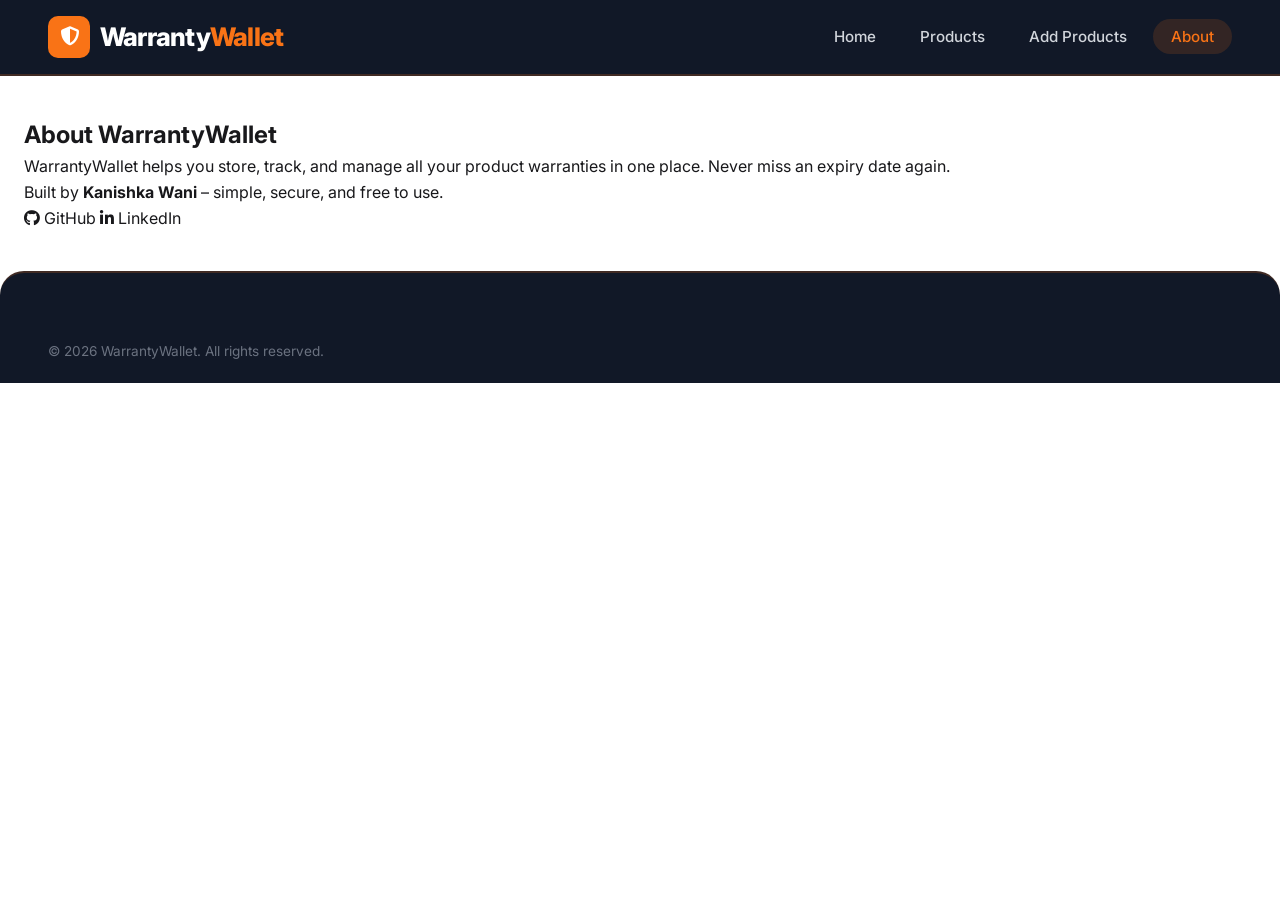
==== about.html @ ea53960f "Added about.html" ====
<!DOCTYPE html>
<html lang="en">
<head>
    <meta charset="UTF-8" />
    <meta name="viewport" content="width=device-width, initial-scale=1.0" />
    <title>About — WarrantyWallet</title>

    <link rel="preconnect" href="https://fonts.googleapis.com" />
    <link rel="preconnect" href="https://fonts.gstatic.com" crossorigin />
    <link href="https://fonts.googleapis.com/css2?family=Inter:opsz,wght@14..32,400;14..32,500;14..32,600;14..32,700;14..32,800&display=swap" rel="stylesheet" />

    <link rel="stylesheet" href="https://cdnjs.cloudflare.com/ajax/libs/font-awesome/6.5.0/css/all.min.css" />

    <link rel="stylesheet" href="styles.css" />
</head>
<body>

<!-- ===== HEADER ===== -->
<header>
    <div class="logo-text">
        <div class="logo-icon"><i class="fas fa-shield-alt"></i></div>
        <span>Warranty<span>Wallet</span></span>
    </div>
    <ul class="menu">
        <li><a href="index.html">Home</a></li>
        <li><a href="products.html">Products</a></li>
        <li><a href="add.html">Add Products</a></li>
        <li><a href="about.html" class="active">About</a></li>
    </ul>
</header>

<!-- ===== MAIN ===== -->
<main class="main-content">

    <section class="about-simple">
        <h1>About <span>WarrantyWallet</span></h1>
        <p>
            WarrantyWallet helps you store, track, and manage all your product warranties in one place.
            Never miss an expiry date again.
        </p>
        <p>
            Built by <strong>Kanishka Wani</strong> – simple, secure, and free to use.
        </p>
        <div class="about-links">
            <a href="https://github.com/kanishka-wani" target="_blank"><i class="fab fa-github"></i> GitHub</a>
            <a href="https://www.linkedin.com/in/kanishka-wani-2520a5288" target="_blank"><i class="fab fa-linkedin-in"></i> LinkedIn</a>
        </div>
    </section>

</main>

<!-- ===== FOOTER ===== -->
<footer class="main-footer">
    <div class="footer-bottom">
        <div class="footer-bottom-container">
            <p>&copy; 2026 WarrantyWallet. All rights reserved.</p>
        </div>
    </div>
</footer>

<script src="script.js"></script>

</body>
</html>
---- styles.css ----
/* ============================================================
   styles.css — WarrantyWallet | Full Brand Styles
   ============================================================ */

/* ----- 1. RESET & BASE ----- */
*,
*::before,
*::after {
    margin: 0;
    padding: 0;
    box-sizing: border-box;
}

:root {
    --primary: #f97316;
    --primary-dark: #ea580c;
    --primary-light: #ffedd5;
    --secondary: #14b8a6;
    --secondary-light: #ccfbf1;
    --accent: #f59e0b;
    --text-dark: #18181b;
    --text-muted: #71717a;
    --text-light: #a1a1aa;
    --bg-white: #ffffff;
    --bg-gray: #f4f4f5;
    --bg-card: #ffffff;
    --border-light: #e4e4e7;
    --dark-bg: #111827;
    --shadow-sm: 0 1px 3px rgba(0, 0, 0, 0.06);
    --shadow-md: 0 10px 40px rgba(0, 0, 0, 0.08);
    --shadow-lg: 0 20px 60px rgba(0, 0, 0, 0.12);
    --shadow-xl: 0 30px 80px rgba(0, 0, 0, 0.15);
    --radius: 16px;
    --radius-sm: 10px;
    --radius-full: 9999px;
    --transition: 0.3s cubic-bezier(0.4, 0, 0.2, 1);
    --font: 'Inter', -apple-system, BlinkMacSystemFont, 'Segoe UI', Roboto, sans-serif;
}

html {
    scroll-behavior: smooth;
}

body {
    font-family: var(--font);
    background: var(--bg-white);
    color: var(--text-dark);
    line-height: 1.6;
    -webkit-font-smoothing: antialiased;
    -moz-osx-font-smoothing: grayscale;
}

a {
    text-decoration: none;
    color: inherit;
}

ul {
    list-style: none;
}

img {
    max-width: 100%;
    display: block;
}

.main-content {
    max-width: 1280px;
    margin: 0 auto;
    padding: 0 24px;
}

/* ----- 2. HEADER (Dark Background with Icons) ----- */
header {
    display: flex;
    align-items: center;
    justify-content: space-between;
    padding: 16px 48px;
    background: var(--dark-bg);
    border-bottom: 2px solid rgba(249, 115, 22, 0.2);
    margin-bottom: 40px;
    flex-wrap: wrap;
    gap: 12px 24px;
    position: relative;
}

.logo-text {
    display: flex;
    align-items: center;
    gap: 10px;
    font-size: 1.6rem;
    font-weight: 800;
    letter-spacing: -0.03em;
    color: #ffffff;
}
.logo-text .logo-icon {
    width: 42px;
    height: 42px;
    border-radius: var(--radius-sm);
    background: var(--primary);
    color: #fff;
    display: flex;
    align-items: center;
    justify-content: center;
    font-size: 1.2rem;
}
.logo-text span span {
    color: var(--primary);
}

.menu {
    display: flex;
    align-items: center;
    gap: 8px;
    flex-wrap: wrap;
}
.menu li a {
    padding: 8px 18px;
    font-weight: 500;
    font-size: 0.95rem;
    color: #d1d5db;
    border-radius: var(--radius-full);
    transition: var(--transition);
}
.menu li a:hover,
.menu li a.active {
    color: var(--primary);
    background: rgba(249, 115, 22, 0.15);
}
.menu li a:active {
    transform: scale(0.96);
}

/* Header Actions (Search + Notification) */
.header-actions {
    display: flex;
    align-items: center;
    gap: 12px;
}

.search,
.notification-wrapper {
    display: flex;
    align-items: center;
    justify-content: center;
    width: 44px;
    height: 44px;
    border-radius: var(--radius-full);
    background: rgba(255, 255, 255, 0.05);
    color: #d1d5db;
    cursor: pointer;
    transition: var(--transition);
    position: relative;
}
.search:hover,
.notification-wrapper:hover {
    background: rgba(249, 115, 22, 0.15);
    color: var(--primary);
}
.search svg,
.notification-wrapper svg {
    width: 22px;
    height: 22px;
}

.notification-badge {
    position: absolute;
    top: -2px;
    right: -2px;
    background: #ef4444;
    color: #fff;
    font-size: 0.6rem;
    font-weight: 700;
    width: 20px;
    height: 20px;
    border-radius: 50%;
    display: flex;
    align-items: center;
    justify-content: center;
    border: 2px solid var(--dark-bg);
    animation: pulse-badge 2s infinite;
}

@keyframes pulse-badge {
    0% { transform: scale(1); }
    50% { transform: scale(1.1); }
    100% { transform: scale(1); }
}

/* Search Overlay */
.search-overlay {
    display: none;
    position: absolute;
    top: 100%;
    right: 0;
    margin-top: 8px;
    background: #1f2937;
    border-radius: var(--radius-sm);
    padding: 8px 12px;
    box-shadow: var(--shadow-lg);
    border: 1px solid #374151;
    z-index: 10;
    width: 260px;
}
.search-overlay.active {
    display: block;
}
.search-overlay input {
    width: 100%;
    padding: 10px 14px;
    border-radius: var(--radius-full);
    border: 1px solid #374151;
    background: #111827;
    color: #fff;
    font-size: 0.9rem;
    outline: none;
}
.search-overlay input:focus {
    border-color: var(--primary);
    box-shadow: 0 0 0 3px rgba(249, 115, 22, 0.2);
}
.search-overlay input::placeholder {
    color: #6b7280;
}

/* Notification Dropdown */
.notification-dropdown {
    display: none;
    position: absolute;
    top: 100%;
    right: 0;
    margin-top: 8px;
    background: #1f2937;
    border-radius: var(--radius-sm);
    box-shadow: var(--shadow-lg);
    border: 1px solid #374151;
    z-index: 10;
    width: 320px;
    max-height: 360px;
    overflow-y: auto;
    padding: 8px 0;
}
.notification-dropdown.active {
    display: block;
}
.notification-dropdown .notif-item {
    display: flex;
    align-items: center;
    gap: 12px;
    padding: 12px 16px;
    color: #d1d5db;
    border-bottom: 1px solid #374151;
    transition: var(--transition);
    cursor: pointer;
}
.notification-dropdown .notif-item:hover {
    background: #374151;
}
.notification-dropdown .notif-item:last-child {
    border-bottom: none;
}
.notification-dropdown .notif-item .notif-icon {
    color: var(--primary);
    font-size: 1.1rem;
}
.notification-dropdown .notif-item .notif-text {
    flex: 1;
    font-size: 0.9rem;
}
.notification-dropdown .notif-item .notif-time {
    font-size: 0.7rem;
    color: #6b7280;
}

/* ----- 3. HERO / SLIDER ----- */
.hero-section {
    position: relative;
    border-radius: 24px;
    overflow: hidden;
    margin-bottom: 64px;
    background: var(--dark-bg);
    min-height: 580px;
    box-shadow: var(--shadow-lg);
}

.hero-slides {
    position: absolute;
    inset: 0;
    z-index: 0;
}

.hero-slide {
    position: absolute;
    inset: 0;
    background-size: cover;
    background-position: center;
    background-repeat: no-repeat;
    opacity: 0;
    transition: opacity 1s ease-in-out;
    will-change: opacity;
}
.hero-slide.active {
    opacity: 0.7;
}

.hero-slide-1 {
    background-image:
        linear-gradient(135deg, rgba(17, 24, 39, 0.90) 0%, rgba(249, 115, 22, 0.30) 100%),
        url('https://images.unsplash.com/photo-1599050751795-6cdaafbc2319?w=1600&auto=format&fit=crop&q=80');
}
.hero-slide-2 {
    background-image:
        linear-gradient(135deg, rgba(17, 24, 39, 0.90) 0%, rgba(20, 184, 166, 0.30) 100%),
        url('https://images.unsplash.com/photo-1556742049-0cfed4f6a45d?w=1600&auto=format&fit=crop&q=80');
}
.hero-slide-3 {
    background-image:
        linear-gradient(135deg, rgba(17, 24, 39, 0.90) 0%, rgba(249, 115, 22, 0.40) 100%),
        url('https://images.unsplash.com/photo-1573152958734-1922c188f4d3?w=1600&auto=format&fit=crop&q=80');
}
.hero-slide-4 {
    background-image:
        linear-gradient(135deg, rgba(17, 24, 39, 0.90) 0%, rgba(20, 184, 166, 0.25) 100%),
        url('https://images.unsplash.com/photo-1556741533-6e6a62bd8b49?w=1600&auto=format&fit=crop&q=80');
}

.hero-content {
    position: relative;
    z-index: 2;
    display: flex;
    align-items: center;
    min-height: 580px;
    padding: 48px 64px;
}

.hero-content-inner {
    max-width: 640px;
    color: #fff;
}

.hero-content-inner .tag {
    display: inline-flex;
    align-items: center;
    gap: 8px;
    background: rgba(249, 115, 22, 0.20);
    backdrop-filter: blur(4px);
    padding: 6px 18px 6px 14px;
    border-radius: var(--radius-full);
    font-size: 0.8rem;
    font-weight: 600;
    letter-spacing: 0.02em;
    text-transform: uppercase;
    color: rgba(255, 255, 255, 0.9);
    border: 1px solid rgba(249, 115, 22, 0.30);
    margin-bottom: 20px;
}
.hero-content-inner .tag i {
    color: var(--primary);
}

.hero-content-inner h1 {
    font-size: clamp(2.6rem, 5.5vw, 4.2rem);
    font-weight: 800;
    letter-spacing: -0.03em;
    line-height: 1.12;
    margin-bottom: 18px;
}
.hero-content-inner h1 span {
    background: linear-gradient(135deg, var(--primary), var(--accent));
    -webkit-background-clip: text;
    -webkit-text-fill-color: transparent;
    background-clip: text;
}

.hero-content-inner p {
    font-size: 1.15rem;
    color: rgba(255, 255, 255, 0.75);
    max-width: 480px;
    margin-bottom: 30px;
    line-height: 1.7;
}

.hero-buttons {
    display: flex;
    flex-wrap: wrap;
    gap: 14px;
}

.btn {
    display: inline-flex;
    align-items: center;
    gap: 10px;
    padding: 14px 32px;
    border-radius: var(--radius-full);
    font-weight: 600;
    font-size: 0.95rem;
    transition: var(--transition);
    border: none;
    cursor: pointer;
}
.btn-primary {
    background: var(--primary);
    color: #fff;
    box-shadow: 0 4px 16px rgba(249, 115, 22, 0.40);
}
.btn-primary:hover {
    background: var(--primary-dark);
    transform: translateY(-2px);
    box-shadow: 0 8px 28px rgba(249, 115, 22, 0.50);
}
.btn-secondary {
    background: #374151;
    color: #fff;
}
.btn-secondary:hover {
    background: #4b5563;
    transform: translateY(-2px);
}
.btn-outline {
    background: transparent;
    color: #fff;
    border: 1.5px solid rgba(255, 255, 255, 0.30);
}
.btn-outline:hover {
    background: rgba(255, 255, 255, 0.08);
    border-color: rgba(255, 255, 255, 0.50);
    transform: translateY(-2px);
}

.slider-arrows {
    position: absolute;
    z-index: 5;
    top: 50%;
    left: 0;
    right: 0;
    transform: translateY(-50%);
    display: flex;
    justify-content: space-between;
    padding: 0 24px;
    pointer-events: none;
}
.slider-arrows button {
    pointer-events: auto;
    width: 52px;
    height: 52px;
    border-radius: var(--radius-full);
    border: none;
    background: rgba(0, 0, 0, 0.40);
    backdrop-filter: blur(8px);
    color: #fff;
    font-size: 1.2rem;
    cursor: pointer;
    transition: var(--transition);
    display: flex;
    align-items: center;
    justify-content: center;
    border: 1px solid rgba(255, 255, 255, 0.10);
}
.slider-arrows button:hover {
    background: var(--primary);
    transform: scale(1.05);
}

.slider-dots {
    position: absolute;
    z-index: 5;
    bottom: 24px;
    left: 50%;
    transform: translateX(-50%);
    display: flex;
    gap: 10px;
}
.slider-dots .dot {
    width: 10px;
    height: 10px;
    border-radius: var(--radius-full);
    border: none;
    background: rgba(255, 255, 255, 0.25);
    cursor: pointer;
    transition: var(--transition);
    padding: 0;
}
.slider-dots .dot.active {
    background: var(--primary);
    width: 28px;
}
.slider-dots .dot:hover {
    background: rgba(255, 255, 255, 0.50);
}

/* ----- 4. HOW IT WORKS (Landing) ----- */
.section {
    padding: 48px 0 64px;
}

.section-header {
    text-align: center;
    max-width: 640px;
    margin: 0 auto 48px;
}
.section-header .subtitle {
    display: inline-block;
    font-size: 0.75rem;
    font-weight: 700;
    text-transform: uppercase;
    letter-spacing: 0.08em;
    color: var(--primary);
    background: var(--primary-light);
    padding: 4px 18px;
    border-radius: var(--radius-full);
    margin-bottom: 12px;
}
.section-header h2 {
    font-size: clamp(2rem, 3.6vw, 2.8rem);
    font-weight: 800;
    letter-spacing: -0.02em;
    margin-bottom: 12px;
}
.section-header h2 span {
    color: var(--primary);
}
.section-header p {
    color: var(--text-muted);
    font-size: 1.05rem;
}

.steps-grid {
    display: grid;
    grid-template-columns: repeat(auto-fit, minmax(240px, 1fr));
    gap: 28px;
}

.step-card {
    background: var(--bg-card);
    padding: 36px 28px 32px;
    border-radius: var(--radius);
    border: 1px solid var(--border-light);
    box-shadow: var(--shadow-sm);
    transition: var(--transition);
    text-align: center;
}
.step-card:hover {
    transform: translateY(-6px);
    box-shadow: var(--shadow-md);
    border-color: var(--primary-light);
}

.step-icon {
    width: 64px;
    height: 64px;
    border-radius: var(--radius-full);
    background: var(--primary-light);
    color: var(--primary);
    font-size: 1.6rem;
    display: flex;
    align-items: center;
    justify-content: center;
    margin: 0 auto 18px;
    transition: var(--transition);
}
.step-card:hover .step-icon {
    background: var(--primary);
    color: #fff;
    transform: scale(1.05) rotate(-2deg);
}

.step-card h3 {
    font-size: 1.15rem;
    font-weight: 700;
    margin-bottom: 10px;
}
.step-card p {
    color: var(--text-muted);
    font-size: 0.95rem;
    line-height: 1.7;
}

/* ----- 5. ADD PRODUCT FORM ----- */
.add-product-section {
    padding: 16px 0 48px;
}

.add-product-form {
    max-width: 820px;
    margin: 0 auto;
    background: var(--bg-card);
    background-color: #fff4d5;
    padding: 40px 48px;
    border-radius: var(--radius);
    border: 1px solid var(--border-light);
    box-shadow: var(--shadow-sm);
}

.form-row {
    display: grid;
    grid-template-columns: 1fr 1fr;
    gap: 24px;
    margin-bottom: 20px;
}

.form-group {
    display: flex;
    flex-direction: column;
    gap: 6px;
    margin-bottom: 16px;
}
.form-group-full {
    grid-column: 1 / -1;
}

.form-label {
    font-weight: 600;
    font-size: 0.9rem;
    color: var(--text-dark);
    display: flex;
    align-items: center;
    gap: 8px;
}
.form-label .required {
    color: #ef4444;
}
.form-label .file-count {
    margin-left: auto;
    font-weight: 400;
    font-size: 0.8rem;
    color: var(--text-muted);
}

.form-input {
    padding: 12px 16px;
    border-radius: var(--radius-sm);
    border: 1.5px solid var(--border-light);
    background: var(--bg-white);
    font-size: 0.95rem;
    transition: var(--transition);
    width: 100%;
    color: var(--text-dark);
}
.form-input:focus {
    outline: none;
    border-color: var(--primary);
    box-shadow: 0 0 0 3px rgba(249, 115, 22, 0.15);
}
.form-input.is-valid {
    border-color: var(--secondary);
    background-image: url("data:image/svg+xml,%3Csvg xmlns='http://www.w3.org/2000/svg' width='20' height='20' viewBox='0 0 24 24' fill='none' stroke='%2314b8a6' stroke-width='3' stroke-linecap='round' stroke-linejoin='round'%3E%3Cpath d='M20 6L9 17l-5-5'/%3E%3C/svg%3E");
    background-repeat: no-repeat;
    background-position: right 12px center;
    background-size: 18px;
    padding-right: 40px;
}
.form-input.is-invalid {
    border-color: #ef4444;
    background-image: url("data:image/svg+xml,%3Csvg xmlns='http://www.w3.org/2000/svg' width='20' height='20' viewBox='0 0 24 24' fill='none' stroke='%23ef4444' stroke-width='3' stroke-linecap='round' stroke-linejoin='round'%3E%3Ccircle cx='12' cy='12' r='10'/%3E%3Cline x1='15' y1='9' x2='9' y2='15'/%3E%3Cline x1='9' y1='9' x2='15' y2='15'/%3E%3C/svg%3E");
    background-repeat: no-repeat;
    background-position: right 12px center;
    background-size: 18px;
    padding-right: 40px;
}

.invalid-feedback {
    font-size: 0.8rem;
    color: #ef4444;
    display: none;
    margin-top: 2px;
}
.form-input.is-invalid ~ .invalid-feedback {
    display: block;
}

.form-select {
    appearance: none;
    background-image: url("data:image/svg+xml,%3Csvg xmlns='http://www.w3.org/2000/svg' width='12' height='12' viewBox='0 0 12 12'%3E%3Cpath fill='%236b7280' d='M6 8L1 3h10z'/%3E%3C/svg%3E");
    background-repeat: no-repeat;
    background-position: right 16px center;
    padding-right: 40px;
    cursor: pointer;
}

.warranty-input-group {
    display: flex;
    gap: 12px;
}
.warranty-input-group .warranty-period-input {
    flex: 1;
    min-width: 80px;
}
.warranty-input-group .form-select {
    width: 140px;
    flex-shrink: 0;
}

/* ----- File Upload Areas ----- */
.file-upload-area {
    border: 2px dashed var(--border-light);
    border-radius: var(--radius-sm);
    padding: 32px 20px;
    text-align: center;
    cursor: pointer;
    transition: var(--transition);
    background: var(--bg-gray);
    position: relative;
}
.file-upload-area:hover {
    border-color: var(--primary);
    background: var(--primary-light);
}
.file-upload-area.drag-over {
    border-color: var(--primary);
    background: var(--primary-light);
    transform: scale(1.01);
}

.file-upload-content i {
    font-size: 2.4rem;
    color: var(--primary);
    margin-bottom: 8px;
}
.file-upload-content p {
    font-weight: 500;
    color: var(--text-dark);
}
.file-upload-content p span {
    color: var(--primary);
    text-decoration: underline;
}
.file-upload-content small {
    color: var(--text-muted);
    font-size: 0.8rem;
}

.file-upload-single .file-upload-content i {
    font-size: 2rem;
}

.image-preview-grid {
    display: flex;
    flex-wrap: wrap;
    gap: 12px;
    margin-top: 12px;
}
.preview-item {
    position: relative;
    width: 80px;
    height: 80px;
    border-radius: var(--radius-sm);
    overflow: hidden;
    border: 1px solid var(--border-light);
    flex-shrink: 0;
}
.preview-item img {
    width: 100%;
    height: 100%;
    object-fit: cover;
}
.preview-remove {
    position: absolute;
    top: 4px;
    right: 4px;
    width: 24px;
    height: 24px;
    border-radius: 50%;
    border: none;
    background: rgba(0, 0, 0, 0.6);
    color: #fff;
    display: flex;
    align-items: center;
    justify-content: center;
    cursor: pointer;
    transition: var(--transition);
    font-size: 0.7rem;
}
.preview-remove:hover {
    background: #ef4444;
    transform: scale(1.1);
}

.btn-clear-images {
    margin-top: 10px;
    padding: 6px 16px;
    border: none;
    background: #fee2e2;
    color: #dc2626;
    border-radius: var(--radius-full);
    font-size: 0.8rem;
    font-weight: 600;
    cursor: pointer;
    transition: var(--transition);
    display: none;
    align-items: center;
    gap: 6px;
}
.btn-clear-images:hover {
    background: #fecaca;
}

/* Form Actions */
.form-actions {
    display: flex;
    justify-content: flex-end;
    gap: 16px;
    margin-top: 12px;
    padding-top: 20px;
    border-top: 1px solid var(--border-light);
}

/* ----- 6. FOOTER ----- */
.main-footer {
    margin-top: 40px;
    background: var(--dark-bg);
    border-top: 2px solid rgba(249, 115, 22, 0.2);
    border-radius: 24px 24px 0 0;
    padding: 48px 48px 0;
    color: #d1d5db;
}

.footer-container {
    display: grid;
    grid-template-columns: 2fr 1fr 1fr;
    gap: 48px;
    padding: 0 0 40px;
    border-bottom: 1px solid #374151;
}

.brand-col .footer-logo {
    display: flex;
    align-items: center;
    gap: 10px;
    margin-bottom: 14px;
}
.footer-logo .logo-icon {
    width: 42px;
    height: 42px;
    border-radius: var(--radius-sm);
    background: var(--primary);
    color: #fff;
    display: flex;
    align-items: center;
    justify-content: center;
    font-size: 1.2rem;
}
.footer-logo span {
    font-size: 1.5rem;
    font-weight: 800;
    letter-spacing: -0.02em;
    color: #fff;
}
.footer-logo span span {
    color: var(--primary);
}

.footer-desc {
    color: #9ca3af;
    font-size: 0.95rem;
    line-height: 1.7;
    max-width: 340px;
    margin-bottom: 20px;
}

.footer-social {
    display: flex;
    gap: 12px;
}
.footer-social a {
    width: 40px;
    height: 40px;
    border-radius: var(--radius-full);
    background: #1f2937;
    border: 1px solid #374151;
    color: #9ca3af;
    display: flex;
    align-items: center;
    justify-content: center;
    transition: var(--transition);
    font-size: 1rem;
}
.footer-social a:hover {
    background: var(--primary);
    color: #fff;
    border-color: var(--primary);
    transform: translateY(-3px);
    box-shadow: 0 6px 20px rgba(249, 115, 22, 0.30);
}

.footer-col h4 {
    font-size: 0.9rem;
    font-weight: 700;
    text-transform: uppercase;
    letter-spacing: 0.04em;
    color: #fff;
    margin-bottom: 18px;
}

.footer-links li {
    margin-bottom: 8px;
}
.footer-links a {
    color: #9ca3af;
    font-size: 0.92rem;
    display: inline-flex;
    align-items: center;
    gap: 8px;
    transition: var(--transition);
}
.footer-links a i {
    font-size: 0.5rem;
    color: var(--primary);
    transition: var(--transition);
}
.footer-links a:hover {
    color: var(--primary);
}
.footer-links a:hover i {
    transform: translateX(4px);
}

.footer-bottom {
    padding: 20px 0;
}
.footer-bottom-container {
    display: flex;
    justify-content: space-between;
    align-items: center;
    flex-wrap: wrap;
    gap: 12px;
    font-size: 0.85rem;
    color: #6b7280;
}

/* ----- 7. RESPONSIVE ----- */
@media (max-width: 1024px) {
    .footer-container {
        grid-template-columns: 1fr 1fr;
        gap: 32px;
    }
    .footer-col:last-child {
        grid-column: span 2;
    }
}

@media (max-width: 820px) {
    header {
        padding: 16px 24px;
    }
    .hero-content {
        padding: 36px 32px;
        min-height: 460px;
    }
    .hero-section {
        min-height: 460px;
    }
    .hero-content-inner h1 {
        font-size: 2.4rem;
    }
    .hero-content-inner p {
        font-size: 1rem;
    }
    .slider-arrows {
        display: none;
    }
    .add-product-form {
        padding: 24px 20px;
    }
}

@media (max-width: 640px) {
    .main-content {
        padding: 0 16px;
    }

    header {
        flex-direction: column;
        align-items: stretch;
        gap: 12px;
        padding: 16px;
    }
    .logo-text {
        justify-content: center;
    }
    .menu {
        justify-content: center;
    }
    .menu li a {
        padding: 6px 14px;
        font-size: 0.85rem;
    }
    .header-actions {
        justify-content: center;
    }

    .hero-content {
        padding: 28px 20px;
        min-height: 400px;
    }
    .hero-section {
        min-height: 400px;
        border-radius: 16px;
    }
    .hero-content-inner h1 {
        font-size: 1.9rem;
    }
    .hero-content-inner p {
        font-size: 0.95rem;
    }
    .hero-buttons .btn {
        padding: 12px 22px;
        font-size: 0.85rem;
    }
    .slider-dots {
        bottom: 16px;
    }

    .section {
        padding: 32px 0 40px;
    }
    .section-header h2 {
        font-size: 1.8rem;
    }
    .steps-grid {
        grid-template-columns: 1fr;
        gap: 20px;
    }

    .main-footer {
        padding: 32px 20px 0;
        border-radius: 16px 16px 0 0;
    }
    .footer-container {
        grid-template-columns: 1fr;
        gap: 28px;
        padding-bottom: 28px;
    }
    .footer-col:last-child {
        grid-column: span 1;
    }
    .footer-bottom-container {
        flex-direction: column;
        text-align: center;
    }
    .footer-desc {
        max-width: 100%;
    }

    .search-overlay,
    .notification-dropdown {
        width: 100%;
        right: auto;
        left: 0;
    }

    .add-product-form {
        padding: 20px 16px;
    }
    .form-row {
        grid-template-columns: 1fr;
        gap: 0;
    }
    .warranty-input-group {
        flex-direction: column;
    }
    .warranty-input-group .form-select {
        width: 100%;
    }
    .form-actions {
        flex-direction: column;
    }
    .form-actions .btn {
        justify-content: center;
    }
    .image-preview-grid {
        justify-content: center;
    }
}

@media (max-width: 420px) {
    .hero-content-inner h1 {
        font-size: 1.6rem;
    }
    .hero-content-inner .tag {
        font-size: 0.65rem;
        padding: 4px 14px;
    }
    .hero-buttons {
        flex-direction: column;
        width: 100%;
    }
    .hero-buttons .btn {
        justify-content: center;
    }
    .slider-dots .dot {
        width: 8px;
        height: 8px;
    }
    .slider-dots .dot.active {
        width: 22px;
    }
}
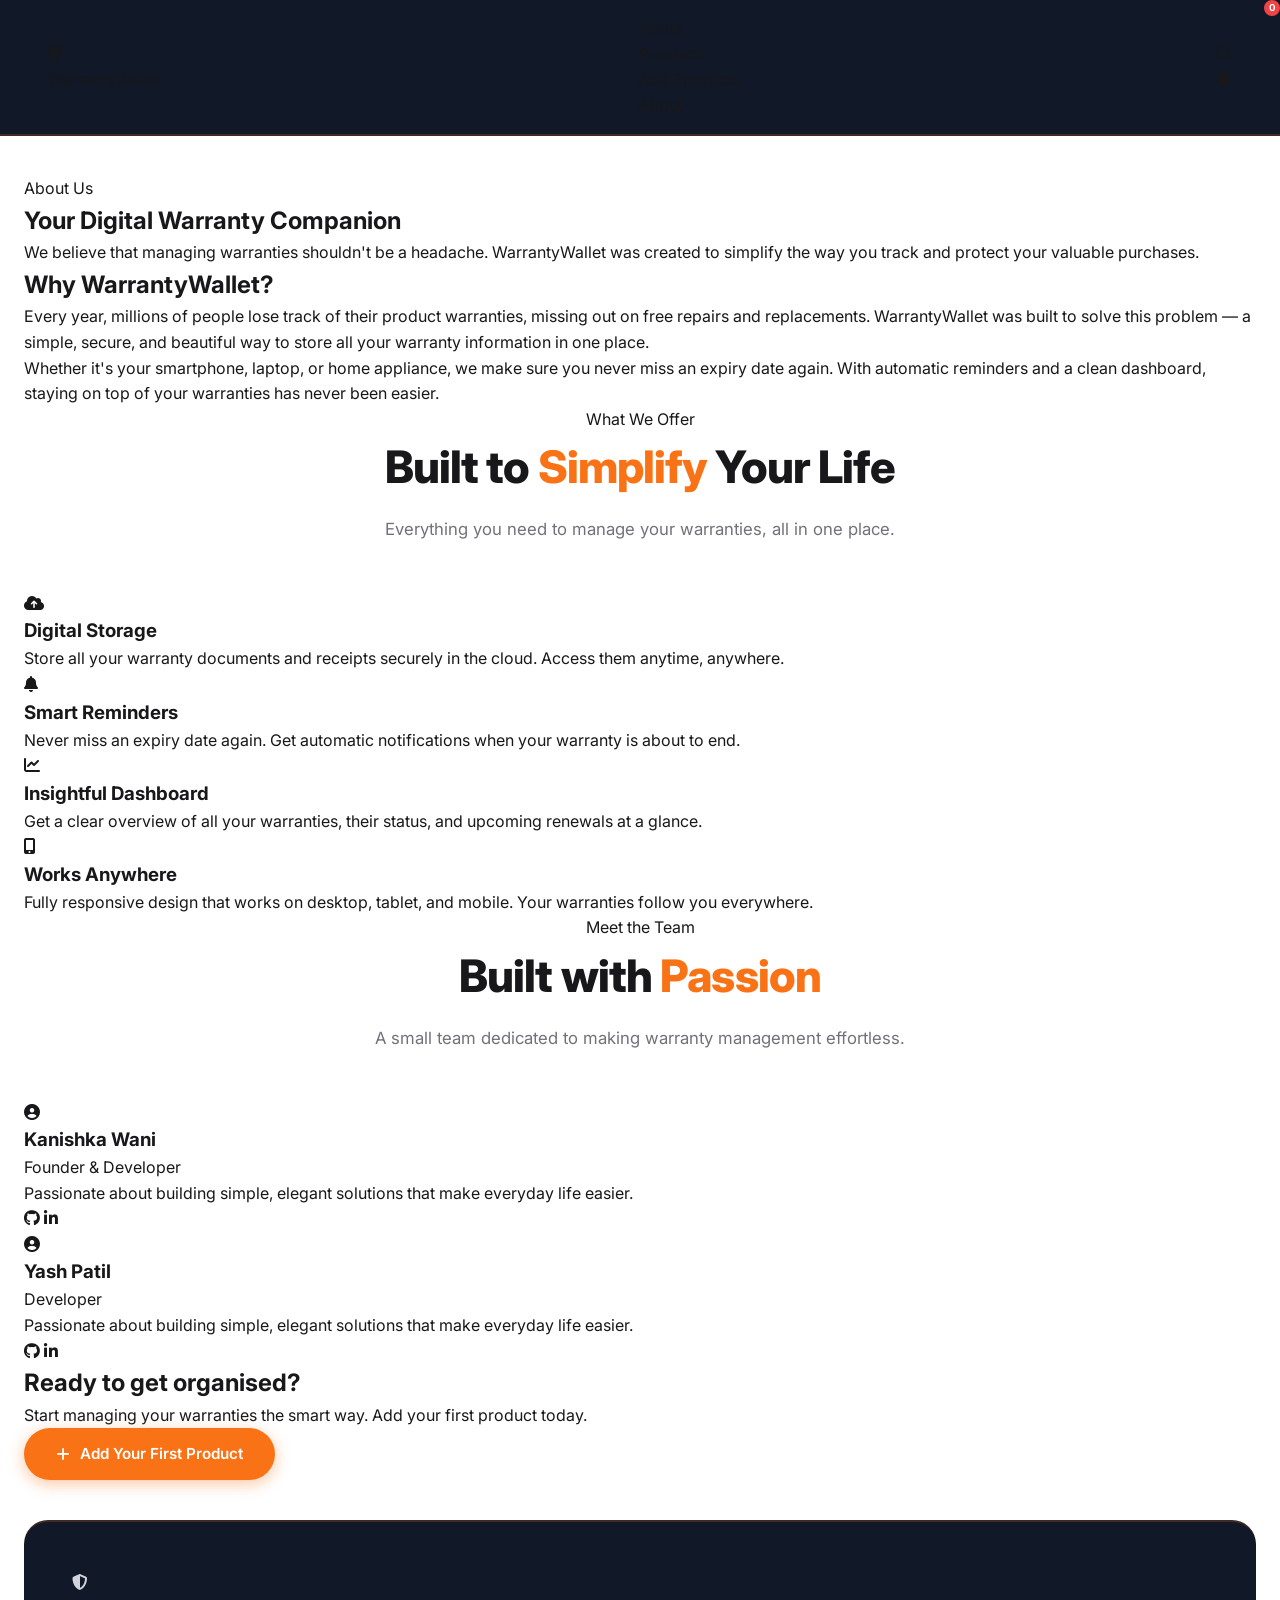
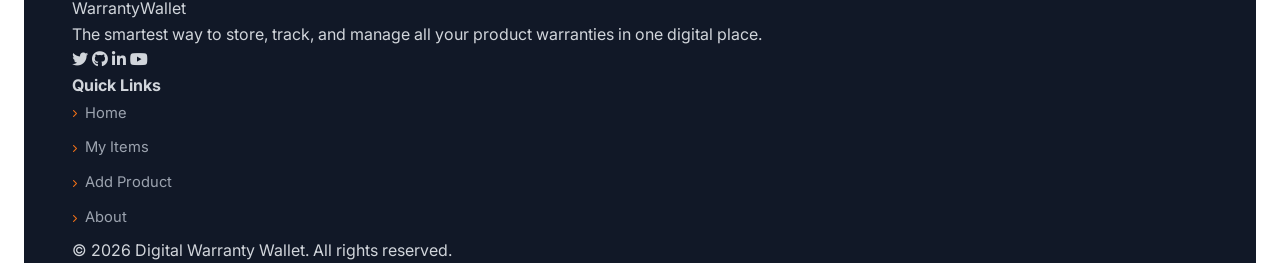
==== commit 5141b8aa: "Updated about.html file by adding features" ====
--- a/about.html
+++ b/about.html
@@ -17,46 +17,186 @@
 
 <!-- ===== HEADER ===== -->
 <header>
-    <div class="logo-text">
-        <div class="logo-icon"><i class="fas fa-shield-alt"></i></div>
+    <div class="brand-logo">
+        <div class="brand-icon-wrapper"><i class="fas fa-shield-alt"></i></div>
         <span>Warranty<span>Wallet</span></span>
     </div>
-    <ul class="menu">
-        <li><a href="index.html">Home</a></li>
-        <li><a href="products.html">Products</a></li>
-        <li><a href="add.html">Add Products</a></li>
-        <li><a href="about.html" class="active">About</a></li>
-    </ul>
+
+    <nav class="primary-nav">
+        <ul>
+            <li><a href="index.html">Home</a></li>
+            <li><a href="products.html">Products</a></li>
+            <li><a href="add.html">Add Products</a></li>
+            <li><a href="about.html" class="active">About</a></li>
+        </ul>
+    </nav>
+
+    <div class="header-tools">
+        <div class="search-trigger" id="searchToggle">
+            <i class="fas fa-search"></i>
+        </div>
+        <div class="search-overlay" id="searchOverlay">
+            <input type="text" placeholder="Search for products..." />
+        </div>
+
+        <div class="notification-trigger" id="notificationToggle">
+            <i class="fas fa-bell"></i>
+            <span class="notification-badge" id="notifBadge">0</span>
+        </div>
+
+        <div class="notification-panel" id="notifDropdown">
+            <div id="notificationList"></div>
+            <div class="notification-empty" id="notificationEmpty" style="display:none;">
+                <i class="fas fa-check-circle"></i>
+                <p>All caught up! No expiring warranties.</p>
+            </div>
+        </div>
+    </div>
 </header>
 
-<!-- ===== MAIN ===== -->
+<!-- ===== MAIN CONTENT ===== -->
 <main class="main-content">
 
-    <section class="about-simple">
-        <h1>About <span>WarrantyWallet</span></h1>
-        <p>
-            WarrantyWallet helps you store, track, and manage all your product warranties in one place.
-            Never miss an expiry date again.
-        </p>
-        <p>
-            Built by <strong>Kanishka Wani</strong> – simple, secure, and free to use.
-        </p>
-        <div class="about-links">
-            <a href="https://github.com/kanishka-wani" target="_blank"><i class="fab fa-github"></i> GitHub</a>
-            <a href="https://www.linkedin.com/in/kanishka-wani-2520a5288" target="_blank"><i class="fab fa-linkedin-in"></i> LinkedIn</a>
-        </div>
-    </section>
+    <!-- ===== ABOUT HERO ===== -->
+    <section class="about-hero">
+        <div class="about-hero-content">
+            <span class="section-badge">About Us</span>
+            <h1>Your Digital <span>Warranty</span> Companion</h1>
+            <p>We believe that managing warranties shouldn't be a headache. WarrantyWallet was created to simplify the way you track and protect your valuable purchases.</p>
+        </div>
+    </section>
+
+    <!-- ===== STORY SECTION – FULL WIDTH (no illustration) ===== -->
+    <section class="about-story">
+        <div class="story-text-full">
+            <h2>Why <span>WarrantyWallet</span>?</h2>
+            <p>
+                Every year, millions of people lose track of their product warranties, missing out on free repairs and replacements.
+                WarrantyWallet was built to solve this problem — a simple, secure, and beautiful way to store all your warranty information in one place.
+            </p>
+            <p>
+                Whether it's your smartphone, laptop, or home appliance, we make sure you never miss an expiry date again.
+                With automatic reminders and a clean dashboard, staying on top of your warranties has never been easier.
+            </p>
+        </div>
+    </section>
+
+    <!-- ===== FEATURES SECTION ===== -->
+    <section class="about-features">
+        <div class="section-header">
+            <span class="section-badge">What We Offer</span>
+            <h2>Built to <span>Simplify</span> Your Life</h2>
+            <p>Everything you need to manage your warranties, all in one place.</p>
+        </div>
+
+        <div class="features-grid">
+            <div class="feature-card">
+                <div class="feature-icon-wrapper"><i class="fas fa-cloud-upload-alt"></i></div>
+                <h3>Digital Storage</h3>
+                <p>Store all your warranty documents and receipts securely in the cloud. Access them anytime, anywhere.</p>
+            </div>
+
+            <div class="feature-card">
+                <div class="feature-icon-wrapper"><i class="fas fa-bell"></i></div>
+                <h3>Smart Reminders</h3>
+                <p>Never miss an expiry date again. Get automatic notifications when your warranty is about to end.</p>
+            </div>
+
+            <div class="feature-card">
+                <div class="feature-icon-wrapper"><i class="fas fa-chart-line"></i></div>
+                <h3>Insightful Dashboard</h3>
+                <p>Get a clear overview of all your warranties, their status, and upcoming renewals at a glance.</p>
+            </div>
+
+            <div class="feature-card">
+                <div class="feature-icon-wrapper"><i class="fas fa-mobile-alt"></i></div>
+                <h3>Works Anywhere</h3>
+                <p>Fully responsive design that works on desktop, tablet, and mobile. Your warranties follow you everywhere.</p>
+            </div>
+        </div>
+    </section>
+
+    <!-- ===== TEAM SECTION ===== -->
+    <section class="about-team">
+        <div class="section-header">
+            <span class="section-badge">Meet the Team</span>
+            <h2>Built with <span>Passion</span></h2>
+            <p>A small team dedicated to making warranty management effortless.</p>
+        </div>
+
+        <div class="team-grid">
+            <div class="team-member">
+                <div class="team-avatar">
+                    <i class="fas fa-user-circle"></i>
+                </div>
+                <h3>Kanishka Wani</h3>
+                <p class="team-role">Founder &amp; Developer</p>
+                <p class="team-bio">Passionate about building simple, elegant solutions that make everyday life easier.</p>
+                <div class="team-social-links">
+                    <a href="https://github.com/kanishka-wani" aria-label="GitHub"><i class="fab fa-github"></i></a>
+                    <a href="https://www.linkedin.com/in/kanishka-wani-2520a5288" aria-label="LinkedIn"><i class="fab fa-linkedin-in"></i></a>
+                </div>
+            </div>
+            <div class="team-member">
+                <div class="team-avatar">
+                    <i class="fas fa-user-circle"></i>
+                </div>
+                <h3>Yash Patil</h3>
+                <p class="team-role">Developer </p>
+                <p class="team-bio">Passionate about building simple, elegant solutions that make everyday life easier.</p>
+                <div class="team-social-links">
+                    <a href="" aria-label="GitHub"><i class="fab fa-github"></i></a>
+                    <a href="" aria-label="LinkedIn"><i class="fab fa-linkedin-in"></i></a>
+                </div>
+            </div>
+        </div>
+    </section>
+
+    <!-- ===== CALL TO ACTION ===== -->
+    <section class="about-cta-section">
+        <div class="cta-box">
+            <h2>Ready to get <span>organised</span>?</h2>
+            <p>Start managing your warranties the smart way. Add your first product today.</p>
+            <a href="add.html" class="btn btn-primary">
+                <i class="fas fa-plus"></i> Add Your First Product
+            </a>
+        </div>
+    </section>
+
+    <!-- ===== FOOTER ===== -->
+    <footer class="main-footer">
+        <div class="footer-grid">
+            <div class="footer-brand-column">
+                <div class="footer-brand-logo">
+                    <div class="brand-icon-wrapper"><i class="fas fa-shield-alt"></i></div>
+                    <span>Warranty<span>Wallet</span></span>
+                </div>
+                <p class="footer-description">The smartest way to store, track, and manage all your product warranties in one digital place.</p>
+                <div class="footer-social-icons">
+                    <a href="#" aria-label="Twitter"><i class="fab fa-twitter"></i></a>
+                    <a href="https://github.com/kanishka-wani" aria-label="GitHub"><i class="fab fa-github"></i></a>
+                    <a href="https://www.linkedin.com/in/kanishka-wani-2520a5288" aria-label="LinkedIn"><i class="fab fa-linkedin-in"></i></a>
+                    <a href="#" aria-label="YouTube"><i class="fab fa-youtube"></i></a>
+                </div>
+            </div>
+
+            <div class="footer-links-column">
+                <h4>Quick Links</h4>
+                <ul class="footer-links">
+                    <li><a href="index.html"><i class="fas fa-chevron-right"></i> Home</a></li>
+                    <li><a href="products.html"><i class="fas fa-chevron-right"></i> My Items</a></li>
+                    <li><a href="add.html"><i class="fas fa-chevron-right"></i> Add Product</a></li>
+                    <li><a href="about.html"><i class="fas fa-chevron-right"></i> About</a></li>
+                </ul>
+            </div>
+        </div>
+
+        <div class="footer-bottom-bar">
+            <p>&copy; 2026 Digital Warranty Wallet. All rights reserved.</p>
+        </div>
+    </footer>
 
 </main>
-
-<!-- ===== FOOTER ===== -->
-<footer class="main-footer">
-    <div class="footer-bottom">
-        <div class="footer-bottom-container">
-            <p>&copy; 2026 WarrantyWallet. All rights reserved.</p>
-        </div>
-    </div>
-</footer>
 
 <script src="script.js"></script>
 
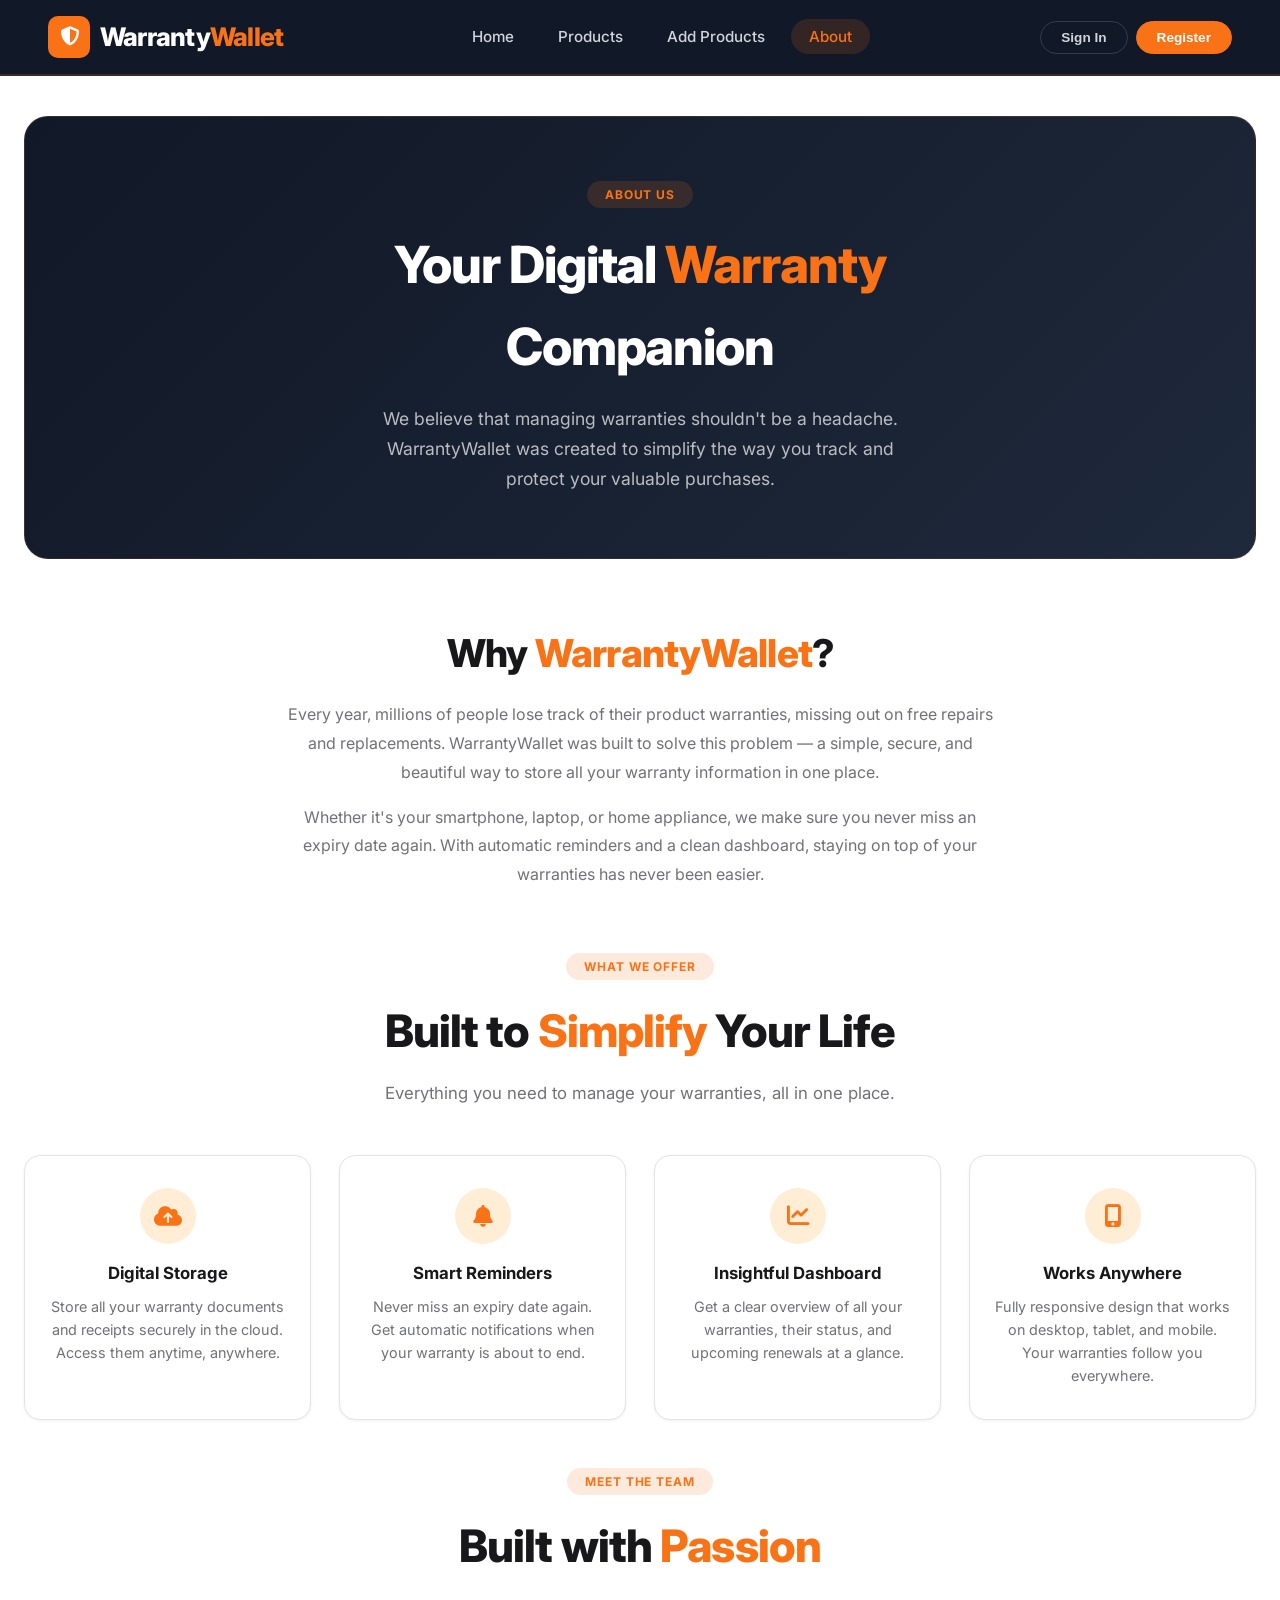
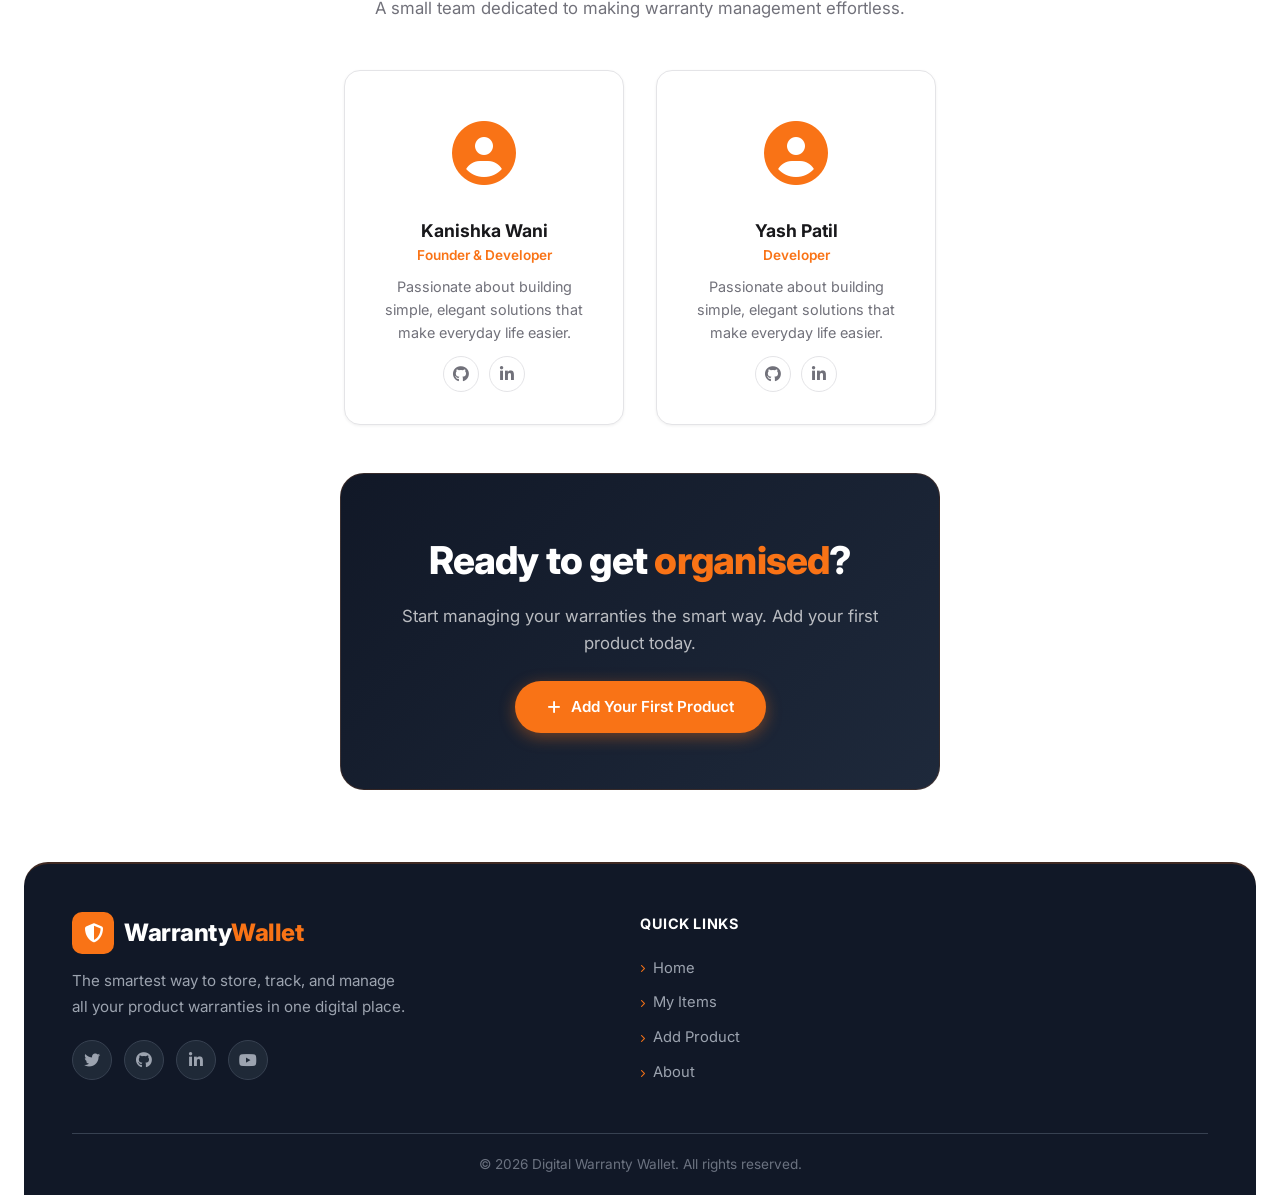
==== commit 911fabbc: "updated file to fix signIn/logIn issue" ====
--- a/about.html
+++ b/about.html
@@ -49,6 +49,26 @@
             <div class="notification-empty" id="notificationEmpty" style="display:none;">
                 <i class="fas fa-check-circle"></i>
                 <p>All caught up! No expiring warranties.</p>
+            </div>
+        </div>
+
+        <div id="authContainer">
+            <div id="authButtons" style="display:flex; gap:8px; align-items:center;">
+                <button class="btn btn-auth" id="signinBtn">Sign In</button>
+                <button class="btn btn-auth btn-register" id="registerBtn">Register</button>
+            </div>
+            <div id="profileContainer" style="display:none; position:relative;">
+                <div class="profile-avatar" id="profileAvatar">
+                    <span id="profileInitials">KW</span>
+                </div>
+                <div class="profile-dropdown" id="profileDropdown">
+                    <div class="profile-info">
+                        <div class="profile-name" id="profileName">User Name</div>
+                        <div class="profile-email" id="profileEmail">user@email.com</div>
+                    </div>
+                    <hr />
+                    <button class="profile-logout" id="logoutBtn"><i class="fas fa-sign-out-alt"></i> Sign Out</button>
+                </div>
             </div>
         </div>
     </div>
@@ -198,6 +218,58 @@
 
 </main>
 
+<div class="auth-modal" id="signinModal">
+    <div class="auth-modal-content">
+        <div class="auth-modal-header">
+            <h2><i class="fas fa-sign-in-alt"></i> Sign In</h2>
+            <button class="auth-modal-close" id="closeSignin">&times;</button>
+        </div>
+        <form id="signinForm" novalidate>
+            <div class="auth-form-group">
+                <label>Email Address</label>
+                <input type="email" id="signinEmail" placeholder="you@email.com" required />
+            </div>
+            <div class="auth-form-group">
+                <label>Password</label>
+                <input type="password" id="signinPassword" placeholder="••••••••" required />
+            </div>
+            <button type="submit" class="btn btn-primary btn-auth-submit">Sign In</button>
+            <p class="auth-switch">Don't have an account? <a href="#" id="switchToRegister">Register</a></p>
+        </form>
+    </div>
+</div>
+
+<div class="auth-modal" id="registerModal">
+    <div class="auth-modal-content">
+        <div class="auth-modal-header">
+            <h2><i class="fas fa-user-plus"></i> Register</h2>
+            <button class="auth-modal-close" id="closeRegister">&times;</button>
+        </div>
+        <form id="registerForm" novalidate>
+            <div class="auth-form-group">
+                <label>Full Name</label>
+                <input type="text" id="registerName" placeholder="John Doe" required />
+            </div>
+            <div class="auth-form-group">
+                <label>Email Address</label>
+                <input type="email" id="registerEmail" placeholder="you@email.com" required />
+            </div>
+            <div class="auth-form-group">
+                <label>Password</label>
+                <input type="password" id="registerPassword" placeholder="Min 6 characters" minlength="6" required />
+            </div>
+            <div class="auth-form-group">
+                <label>Confirm Password</label>
+                <input type="password" id="registerConfirm" placeholder="Confirm password" required />
+            </div>
+            <button type="submit" class="btn btn-primary btn-auth-submit">Create Account</button>
+            <p class="auth-switch">Already have an account? <a href="#" id="switchToSignin">Sign In</a></p>
+        </form>
+    </div>
+</div>
+
+<div class="auth-overlay" id="authOverlay"></div>
+
 <script src="script.js"></script>
 
 </body>
--- a/styles.css
+++ b/styles.css
@@ -1,8 +1,4 @@
-/* ============================================================
-   styles.css — WarrantyWallet | Full Brand Styles
-   ============================================================ */
-
-/* ----- 1. RESET & BASE ----- */
+
 *,
 *::before,
 *::after {
@@ -70,7 +66,7 @@
     padding: 0 24px;
 }
 
-/* ----- 2. HEADER (Dark Background with Icons) ----- */
+/* ----- 2. HEADER  ----- */
 header {
     display: flex;
     align-items: center;
@@ -137,6 +133,8 @@
     align-items: center;
     gap: 12px;
 }
+
+
 
 .search,
 .notification-wrapper {
@@ -223,27 +221,83 @@
     color: #6b7280;
 }
 
-/* Notification Dropdown */
-.notification-dropdown {
-    display: none;
+/* ============================================================
+   NOTIFICATION SYSTEM — Modern Dark Theme
+   ============================================================ */
+
+/* ---- Bell Icon Trigger ---- */
+.notification-trigger {
+    display: flex;
+    align-items: center;
+    justify-content: center;
+    width: 44px;
+    height: 44px;
+    border-radius: var(--radius-full);
+    background: rgba(255, 255, 255, 0.05);
+    color: #d1d5db;
+    cursor: pointer;
+    transition: var(--transition);
+    position: relative;
+}
+.notification-trigger:hover {
+    background: rgba(249, 115, 22, 0.15);
+    color: var(--primary);
+}
+.notification-trigger i {
+    font-size: 1.2rem;
+}
+
+/* ---- Badge ---- */
+.notification-badge {
     position: absolute;
-    top: 100%;
+    top: -2px;
+    right: -2px;
+    background: #ef4444;
+    color: #fff;
+    font-size: 0.6rem;
+    font-weight: 700;
+    width: 20px;
+    height: 20px;
+    border-radius: 50%;
+    display: flex;
+    align-items: center;
+    justify-content: center;
+    border: 2px solid var(--dark-bg);
+    animation: pulse-badge 2s infinite;
+}
+
+@keyframes pulse-badge {
+    0% { transform: scale(1); }
+    50% { transform: scale(1.1); }
+    100% { transform: scale(1); }
+}
+
+/* ---- Notification Panel (Dropdown) ----
+     HIDDEN by default – shown via .active
+     ===================================== */
+.notification-panel {
+    display: none;                    /* 👈 Hidden initially */
+    position: absolute;
+    top: calc(100% + 8px);
     right: 0;
-    margin-top: 8px;
     background: #1f2937;
     border-radius: var(--radius-sm);
     box-shadow: var(--shadow-lg);
     border: 1px solid #374151;
     z-index: 10;
-    width: 320px;
-    max-height: 360px;
+    width: 340px;
+    max-height: 380px;
     overflow-y: auto;
     padding: 8px 0;
 }
-.notification-dropdown.active {
+
+/* Show when .active class is toggled by JavaScript */
+.notification-panel.active {
     display: block;
 }
-.notification-dropdown .notif-item {
+
+/* ---- Individual Notification Items ---- */
+.notification-item {
     display: flex;
     align-items: center;
     gap: 12px;
@@ -253,33 +307,63 @@
     transition: var(--transition);
     cursor: pointer;
 }
-.notification-dropdown .notif-item:hover {
+.notification-item:hover {
     background: #374151;
 }
-.notification-dropdown .notif-item:last-child {
+.notification-item:last-child {
     border-bottom: none;
 }
-.notification-dropdown .notif-item .notif-icon {
-    color: var(--primary);
+.notification-icon {
     font-size: 1.1rem;
-}
-.notification-dropdown .notif-item .notif-text {
+    flex-shrink: 0;
+}
+.notification-text {
     flex: 1;
     font-size: 0.9rem;
 }
-.notification-dropdown .notif-item .notif-time {
+.notification-text strong {
+    color: #fff;
+}
+.notification-time {
     font-size: 0.7rem;
     color: #6b7280;
+    white-space: nowrap;
+}
+
+/* ---- Empty State ---- */
+.notification-empty {
+    padding: 24px 16px;
+    text-align: center;
+    color: #6b7280;
+}
+.notification-empty i {
+    font-size: 2.4rem;
+    color: var(--primary);
+    opacity: 0.5;
+    margin-bottom: 8px;
+}
+.notification-empty p {
+    font-size: 0.9rem;
+}
+
+/* ---- Ensure header-actions has relative positioning ---- */
+.header-actions {
+    display: flex;
+    align-items: center;
+    gap: 12px;
+    position: relative;   /* Important for absolute positioning of dropdowns */
 }
 
 /* ----- 3. HERO / SLIDER ----- */
 .hero-section {
+    align-content:center;
     position: relative;
     border-radius: 24px;
     overflow: hidden;
     margin-bottom: 64px;
     background: var(--dark-bg);
-    min-height: 580px;
+    height: 680px;
+    width: 1300px;
     box-shadow: var(--shadow-lg);
 }
 
@@ -287,6 +371,7 @@
     position: absolute;
     inset: 0;
     z-index: 0;
+    height: 900px;
 }
 
 .hero-slide {
@@ -794,6 +879,8 @@
     background: #fecaca;
 }
 
+
+
 /* Form Actions */
 .form-actions {
     display: flex;
@@ -1094,4 +1181,1485 @@
     .slider-dots .dot.active {
         width: 22px;
     }
+}
+/* ============================================================
+   SEARCH RESULTS — Real-time search dropdown
+   ============================================================ */
+
+/* ---- Search Overlay Container ---- */
+.search-overlay {
+    display: none;
+    position: absolute;
+    top: calc(100% + 8px);
+    right: 0;
+    background: #1f2937;
+    border-radius: var(--radius-sm);
+    padding: 8px 12px;
+    box-shadow: var(--shadow-lg);
+    border: 1px solid #374151;
+    z-index: 10;
+    width: 360px;
+}
+.search-overlay.active {
+    display: block;
+}
+.search-overlay input {
+    width: 100%;
+    padding: 10px 14px;
+    border-radius: var(--radius-full);
+    border: 1px solid #374151;
+    background: #111827;
+    color: #fff;
+    font-size: 0.9rem;
+    outline: none;
+}
+.search-overlay input:focus {
+    border-color: var(--primary);
+    box-shadow: 0 0 0 3px rgba(249, 115, 22, 0.2);
+}
+.search-overlay input::placeholder {
+    color: #6b7280;
+}
+
+/* ---- Search Results Container ---- */
+.search-results {
+    margin-top: 8px;
+    max-height: 300px;
+    overflow-y: auto;
+    border-top: 1px solid #374151;
+    padding-top: 8px;
+}
+
+/* ---- Individual Search Result ---- */
+.search-result-item {
+    display: flex;
+    align-items: center;
+    gap: 12px;
+    padding: 10px 12px;
+    border-radius: var(--radius-sm);
+    transition: var(--transition);
+    cursor: pointer;
+    background: transparent;
+}
+.search-result-item:hover {
+    background: #374151;
+}
+.search-result-icon {
+    width: 36px;
+    height: 36px;
+    border-radius: var(--radius-full);
+    background: rgba(249, 115, 22, 0.15);
+    color: var(--primary);
+    display: flex;
+    align-items: center;
+    justify-content: center;
+    flex-shrink: 0;
+}
+.search-result-info {
+    flex: 1;
+}
+.search-result-name {
+    font-size: 0.9rem;
+    font-weight: 600;
+    color: #fff;
+}
+.search-result-brand {
+    font-size: 0.75rem;
+    color: #9ca3af;
+}
+.search-result-status {
+    font-size: 0.75rem;
+    font-weight: 600;
+    flex-shrink: 0;
+}
+
+/* ---- No Results ---- */
+.search-no-results {
+    text-align: center;
+    padding: 24px 12px;
+    color: #6b7280;
+}
+.search-no-results i {
+    font-size: 2rem;
+    color: #374151;
+    display: block;
+    margin-bottom: 8px;
+}
+.search-no-results p {
+    font-size: 0.9rem;
+}
+.search-no-results strong {
+    color: #d1d5db;
+}
+
+/* ---- Scrollbar styling ---- */
+.search-results::-webkit-scrollbar {
+    width: 4px;
+}
+.search-results::-webkit-scrollbar-track {
+    background: transparent;
+}
+.search-results::-webkit-scrollbar-thumb {
+    background: #4b5563;
+    border-radius: var(--radius-full);
+}
+
+/* ============================================================
+   PRODUCTS DASHBOARD
+   ============================================================ */
+
+/* ---- Dashboard Header ---- */
+.dashboard-header {
+    display: flex;
+    justify-content: space-between;
+    align-items: center;
+    padding: 24px 0 32px;
+    flex-wrap: wrap;
+    gap: 16px;
+}
+.dashboard-title h1 {
+    font-size: clamp(1.8rem, 3vw, 2.6rem);
+    font-weight: 800;
+    letter-spacing: -0.02em;
+}
+.dashboard-title h1 span {
+    color: var(--primary);
+}
+.dashboard-title p {
+    color: var(--text-muted);
+    font-size: 1rem;
+    margin-top: 4px;
+}
+.dashboard-actions .btn {
+    padding: 12px 24px;
+}
+
+/* ---- Stats Cards ---- */
+.dashboard-stats {
+    display: grid;
+    grid-template-columns: repeat(auto-fit, minmax(200px, 1fr));
+    gap: 20px;
+    margin-bottom: 36px;
+}
+.stat-card {
+    background: rgb(245, 247, 188);
+    border-radius: var(--radius);
+    padding: 20px 24px;
+    border: 1px solid var(--border-light);
+    display: flex;
+    align-items: center;
+    gap: 16px;
+    box-shadow: var(--shadow-sm);
+    transition: var(--transition);
+    color: #111827;
+}
+.stat-card:hover {
+    transform: translateY(-2px);
+    box-shadow: var(--shadow-md);
+}
+.stat-icon {
+    width: 48px;
+    height: 48px;
+    border-radius: var(--radius-full);
+    display: flex;
+    align-items: center;
+    justify-content: center;
+    font-size: 1.2rem;
+    flex-shrink: 0;
+}
+.stat-total .stat-icon {
+    background: var(--primary-light);
+    color: var(--primary);
+}
+.stat-active .stat-icon {
+    background: #ccfbf1;
+    color: #14b8a6;
+}
+.stat-expiring .stat-icon {
+    background: #fef3c7;
+    color: #f59e0b;
+}
+.stat-expired .stat-icon {
+    background: #fee2e2;
+    color: #dc2626;
+}
+.stat-info {
+    display: flex;
+    flex-direction: column;
+}
+.stat-number {
+    font-size: 1.8rem;
+    font-weight: 800;
+    color: var(--text-dark);
+    line-height: 1.2;
+}
+.stat-label {
+    font-size: 0.8rem;
+    color: var(--text-muted);
+    font-weight: 500;
+}
+
+/* ---- Products Toolbar ---- */
+.products-toolbar {
+    display: flex;
+    justify-content: space-between;
+    align-items: center;
+    flex-wrap: wrap;
+    gap: 16px;
+    margin-bottom: 24px;
+}
+.products-filter {
+    display: flex;
+    gap: 8px;
+    flex-wrap: wrap;
+}
+.filter-btn {
+    padding: 6px 18px;
+    border-radius: var(--radius-full);
+    border: 1px solid var(--border-light);
+    background: transparent;
+    font-size: 0.85rem;
+    font-weight: 500;
+    color: var(--text-muted);
+    cursor: pointer;
+    transition: var(--transition);
+}
+.filter-btn:hover {
+    border-color: var(--primary);
+    color: var(--primary);
+}
+.filter-btn.active {
+    background: var(--primary);
+    color: #fff;
+    border-color: var(--primary);
+}
+.products-sort .form-select {
+    width: 180px;
+    padding: 8px 16px;
+    font-size: 0.85rem;
+}
+
+/* ---- Products Grid ---- */
+.products-grid {
+    display: grid;
+    grid-template-columns: repeat(auto-fill, minmax(280px, 1fr));
+    gap: 24px;
+    margin-bottom: 32px;
+}
+
+/* ---- Product Card ---- */
+.product-card {
+    background: rgb(251, 230, 219);
+    border-radius: var(--radius);
+    border: 2px zigzag rgb(238, 184, 168);
+    padding: 20px 24px 24px;
+    box-shadow: var(--shadow-sm);
+    box-shadow: #6b7280;
+    transition: var(--transition);
+    display: flex;
+    flex-direction: column;
+}
+.product-card:hover {
+    transform: translateY(-4px);
+    box-shadow: var(--shadow-md);
+    border-color: var(--primary-light);
+}
+.product-card-header {
+    display: flex;
+    justify-content: space-between;
+    align-items: flex-start;
+    margin-bottom: 12px;
+}
+.product-card-icon {
+    width: 44px;
+    height: 44px;
+    border-radius: var(--radius-full);
+    background: var(--primary-light);
+    color: var(--primary);
+    display: flex;
+    align-items: center;
+    justify-content: center;
+    font-size: 1.1rem;
+    flex-shrink: 0;
+}
+.product-status-badge {
+    font-size: 0.7rem;
+    font-weight: 600;
+    padding: 3px 12px;
+    border-radius: var(--radius-full);
+    text-transform: uppercase;
+    letter-spacing: 0.03em;
+}
+.product-status-badge.active {
+    background: #ccfbf1;
+    color: #0d9488;
+}
+.product-status-badge.expiring {
+    background: #fef3c7;
+    color: #d97706;
+}
+.product-status-badge.expired {
+    background: #fee2e2;
+    color: #dc2626;
+}
+.product-card-name {
+    font-size: 1.1rem;
+    font-weight: 700;
+    margin-bottom: 2px;
+}
+.product-card-brand {
+    font-size: 0.85rem;
+    color: var(--text-muted);
+    margin-bottom: 12px;
+}
+.product-card-details {
+    display: grid;
+    grid-template-columns: 1fr 1fr;
+    gap: 8px 16px;
+    margin-bottom: 16px;
+    flex: 1;
+}
+.product-card-details .detail-item {
+    font-size: 0.8rem;
+}
+.product-card-details .detail-item .detail-label {
+    color: var(--text-muted);
+    font-weight: 500;
+}
+.product-card-details .detail-item .detail-value {
+    color: var(--text-dark);
+    font-weight: 600;
+}
+.product-card-actions {
+    display: flex;
+    gap: 8px;
+    margin-top: 4px;
+}
+.product-card-actions .btn-small {
+    padding: 6px 14px;
+    font-size: 0.8rem;
+    border-radius: var(--radius-full);
+    border: none;
+    cursor: pointer;
+    transition: var(--transition);
+    font-weight: 600;
+}
+.product-card-actions .btn-view {
+    background: var(--primary-light);
+    color: var(--primary);
+}
+.product-card-actions .btn-view:hover {
+    background: var(--primary);
+    color: #fff;
+}
+.product-card-actions .btn-delete {
+    background: #fee2e2;
+    color: #dc2626;
+}
+.product-card-actions .btn-delete:hover {
+    background: #dc2626;
+    color: #fff;
+}
+
+/* ---- Empty State ---- */
+.products-empty {
+    text-align: center;
+    padding: 60px 20px;
+    background: var(--bg-gray);
+    border-radius: var(--radius);
+    border: 2px dashed var(--border-light);
+}
+.products-empty i {
+    font-size: 3.6rem;
+    color: var(--text-light);
+    margin-bottom: 16px;
+}
+.products-empty h3 {
+    font-size: 1.4rem;
+    font-weight: 700;
+    margin-bottom: 8px;
+}
+.products-empty p {
+    color: var(--text-muted);
+    margin-bottom: 20px;
+}
+
+/* ---- Responsive ---- */
+@media (max-width: 640px) {
+    .dashboard-header {
+        flex-direction: column;
+        align-items: flex-start;
+    }
+    .dashboard-stats {
+        grid-template-columns: 1fr 1fr;
+    }
+    .stat-card {
+        padding: 16px;
+    }
+    .stat-number {
+        font-size: 1.4rem;
+    }
+    .products-toolbar {
+        flex-direction: column;
+        align-items: stretch;
+    }
+    .products-filter {
+        justify-content: center;
+    }
+    .products-sort .form-select {
+        width: 100%;
+    }
+    .products-grid {
+        grid-template-columns: 1fr;
+    }
+    .product-card-details {
+        grid-template-columns: 1fr 1fr;
+    }
+}
+
+@media (max-width: 420px) {
+    .dashboard-stats {
+        grid-template-columns: 1fr;
+    }
+}
+
+/* ============================================================
+   styles.css — WarrantyWallet | Full Brand Styles
+   ============================================================ */
+
+/* ----- 1. RESET & BASE ----- */
+*,
+*::before,
+*::after {
+    margin: 0;
+    padding: 0;
+    box-sizing: border-box;
+}
+
+:root {
+    --primary: #f97316;
+    --primary-dark: #ea580c;
+    --primary-light: #ffedd5;
+    --secondary: #14b8a6;
+    --secondary-light: #ccfbf1;
+    --accent: #f59e0b;
+    --text-dark: #18181b;
+    --text-muted: #71717a;
+    --text-light: #a1a1aa;
+    --bg-white: #ffffff;
+    --bg-gray: #f4f4f5;
+    --bg-card: #ffffff;
+    --border-light: #e4e4e7;
+    --dark-bg: #111827;
+    --shadow-sm: 0 1px 3px rgba(0, 0, 0, 0.06);
+    --shadow-md: 0 10px 40px rgba(0, 0, 0, 0.08);
+    --shadow-lg: 0 20px 60px rgba(0, 0, 0, 0.12);
+    --radius: 16px;
+    --radius-sm: 10px;
+    --radius-full: 9999px;
+    --transition: 0.3s cubic-bezier(0.4, 0, 0.2, 1);
+    --font: 'Inter', -apple-system, BlinkMacSystemFont, 'Segoe UI', Roboto, sans-serif;
+}
+
+html {
+    scroll-behavior: smooth;
+}
+
+body {
+    font-family: var(--font);
+    background: var(--bg-white);
+    color: var(--text-dark);
+    line-height: 1.6;
+    -webkit-font-smoothing: antialiased;
+    -moz-osx-font-smoothing: grayscale;
+}
+
+a {
+    text-decoration: none;
+    color: inherit;
+}
+
+ul {
+    list-style: none;
+}
+
+img {
+    max-width: 100%;
+    display: block;
+}
+
+.main-content {
+    max-width: 1280px;
+    margin: 0 auto;
+    padding: 0 24px;
+}
+
+/* ----- 2. HEADER (Dark Background) ----- */
+header {
+    display: flex;
+    align-items: center;
+    justify-content: space-between;
+    padding: 16px 48px;
+    background: var(--dark-bg);
+    border-bottom: 2px solid rgba(249, 115, 22, 0.2);
+    margin-bottom: 40px;
+    flex-wrap: wrap;
+    gap: 12px 24px;
+    position: relative;
+}
+
+/* Logo */
+.brand-logo {
+    display: flex;
+    align-items: center;
+    gap: 10px;
+    font-size: 1.6rem;
+    font-weight: 800;
+    letter-spacing: -0.03em;
+    color: #ffffff;
+}
+.brand-logo .brand-icon-wrapper {
+    width: 42px;
+    height: 42px;
+    border-radius: var(--radius-sm);
+    background: var(--primary);
+    color: #fff;
+    display: flex;
+    align-items: center;
+    justify-content: center;
+    font-size: 1.2rem;
+}
+.brand-logo span span {
+    color: var(--primary);
+}
+
+/* Navigation */
+.primary-nav ul {
+    display: flex;
+    align-items: center;
+    gap: 8px;
+    flex-wrap: wrap;
+}
+.primary-nav ul li a {
+    padding: 8px 18px;
+    font-weight: 500;
+    font-size: 0.95rem;
+    color: #d1d5db;
+    border-radius: var(--radius-full);
+    transition: var(--transition);
+}
+.primary-nav ul li a:hover,
+.primary-nav ul li a.active {
+    color: var(--primary);
+    background: rgba(249, 115, 22, 0.15);
+}
+.primary-nav ul li a:active {
+    transform: scale(0.96);
+}
+
+/* Header Tools (Search + Notifications) */
+.header-tools {
+    display: flex;
+    align-items: center;
+    gap: 12px;
+    position: relative;
+}
+
+.search-trigger,
+.notification-trigger {
+    display: flex;
+    align-items: center;
+    justify-content: center;
+    width: 44px;
+    height: 44px;
+    border-radius: var(--radius-full);
+    background: rgba(255, 255, 255, 0.05);
+    color: #d1d5db;
+    cursor: pointer;
+    transition: var(--transition);
+    position: relative;
+}
+.search-trigger:hover,
+.notification-trigger:hover {
+    background: rgba(249, 115, 22, 0.15);
+    color: var(--primary);
+}
+.search-trigger i,
+.notification-trigger i {
+    font-size: 1.2rem;
+}
+
+/* Notification Badge */
+.notification-badge {
+    position: absolute;
+    top: -2px;
+    right: -2px;
+    background: #ef4444;
+    color: #fff;
+    font-size: 0.6rem;
+    font-weight: 700;
+    width: 20px;
+    height: 20px;
+    border-radius: 50%;
+    display: flex;
+    align-items: center;
+    justify-content: center;
+    border: 2px solid var(--dark-bg);
+    animation: pulse-badge 2s infinite;
+}
+@keyframes pulse-badge {
+    0% { transform: scale(1); }
+    50% { transform: scale(1.1); }
+    100% { transform: scale(1); }
+}
+
+/* Search Overlay */
+.search-overlay {
+    display: none;
+    position: absolute;
+    top: calc(100% + 8px);
+    right: 0;
+    background: #1f2937;
+    border-radius: var(--radius-sm);
+    padding: 8px 12px;
+    box-shadow: var(--shadow-lg);
+    border: 1px solid #374151;
+    z-index: 10;
+    width: 320px;
+}
+.search-overlay.active {
+    display: block;
+}
+.search-overlay input {
+    width: 100%;
+    padding: 10px 14px;
+    border-radius: var(--radius-full);
+    border: 1px solid #374151;
+    background: #111827;
+    color: #fff;
+    font-size: 0.9rem;
+    outline: none;
+}
+.search-overlay input:focus {
+    border-color: var(--primary);
+    box-shadow: 0 0 0 3px rgba(249, 115, 22, 0.2);
+}
+.search-overlay input::placeholder {
+    color: #6b7280;
+}
+
+/* Notification Panel */
+.notification-panel {
+    display: none;
+    position: absolute;
+    top: calc(100% + 8px);
+    right: 0;
+    background: #1f2937;
+    border-radius: var(--radius-sm);
+    box-shadow: var(--shadow-lg);
+    border: 1px solid #374151;
+    z-index: 10;
+    width: 340px;
+    max-height: 380px;
+    overflow-y: auto;
+    padding: 8px 0;
+}
+.notification-panel.active {
+    display: block;
+}
+
+.notification-item {
+    display: flex;
+    align-items: center;
+    gap: 12px;
+    padding: 12px 16px;
+    color: #d1d5db;
+    border-bottom: 1px solid #374151;
+    transition: var(--transition);
+    cursor: pointer;
+}
+.notification-item:hover {
+    background: #374151;
+}
+.notification-item:last-child {
+    border-bottom: none;
+}
+.notification-icon {
+    font-size: 1.1rem;
+    flex-shrink: 0;
+}
+.notification-text {
+    flex: 1;
+    font-size: 0.9rem;
+}
+.notification-text strong {
+    color: #fff;
+}
+.notification-time {
+    font-size: 0.7rem;
+    color: #6b7280;
+    white-space: nowrap;
+}
+
+.notification-empty {
+    padding: 24px 16px;
+    text-align: center;
+    color: #6b7280;
+}
+.notification-empty i {
+    font-size: 2.4rem;
+    color: var(--primary);
+    opacity: 0.5;
+    margin-bottom: 8px;
+}
+.notification-empty p {
+    font-size: 0.9rem;
+}
+
+/* ----- 3. ABOUT PAGE ----- */
+
+/* About Hero */
+.about-hero {
+    background: linear-gradient(135deg, var(--dark-bg) 0%, #1e293b 100%);
+    border-radius: 24px;
+    padding: 64px 48px;
+    margin-bottom: 48px;
+    text-align: center;
+    border: 1px solid rgba(249, 115, 22, 0.15);
+}
+.about-hero-content {
+    max-width: 720px;
+    margin: 0 auto;
+    color: #fff;
+}
+.section-badge {
+    display: inline-block;
+    font-size: 0.75rem;
+    font-weight: 700;
+    text-transform: uppercase;
+    letter-spacing: 0.08em;
+    color: var(--primary);
+    background: rgba(249, 115, 22, 0.15);
+    padding: 4px 18px;
+    border-radius: var(--radius-full);
+    margin-bottom: 16px;
+}
+.about-hero-content h1 {
+    font-size: clamp(2.2rem, 4vw, 3.4rem);
+    font-weight: 800;
+    letter-spacing: -0.02em;
+    margin-bottom: 16px;
+}
+.about-hero-content h1 span {
+    color: var(--primary);
+}
+.about-hero-content p {
+    font-size: 1.1rem;
+    color: rgba(255, 255, 255, 0.7);
+    max-width: 560px;
+    margin: 0 auto;
+    line-height: 1.7;
+}
+
+/* ---- Story Full Width ---- */
+.story-text-full {
+    max-width: 720px;
+    margin: 0 auto;
+    text-align: center;
+}
+.story-text-full h2 {
+    font-size: clamp(1.8rem, 3vw, 2.6rem);
+    font-weight: 800;
+    letter-spacing: -0.02em;
+    margin-bottom: 16px;
+}
+.story-text-full h2 span {
+    color: var(--primary);
+}
+.story-text-full p {
+    color: var(--text-muted);
+    font-size: 1rem;
+    line-height: 1.8;
+    margin-bottom: 16px;
+}
+/* Story */
+.about-story {
+    padding: 16px 0 32px;
+}
+.story-grid {
+    display: grid;
+    grid-template-columns: 1fr 1fr;
+    gap: 48px;
+    align-items: center;
+}
+.story-text h2 {
+    font-size: clamp(1.8rem, 3vw, 2.6rem);
+    font-weight: 800;
+    letter-spacing: -0.02em;
+    margin-bottom: 16px;
+}
+.story-text h2 span {
+    color: var(--primary);
+}
+.story-text p {
+    color: var(--text-muted);
+    font-size: 1rem;
+    line-height: 1.8;
+    margin-bottom: 16px;
+}
+.story-visual .illustration-box {
+    background: linear-gradient(135deg, var(--primary-light), #fff);
+    border-radius: var(--radius);
+    padding: 48px;
+    text-align: center;
+    min-height: 300px;
+    display: flex;
+    align-items: center;
+    justify-content: center;
+    position: relative;
+    border: 2px dashed var(--border-light);
+}
+.illustration-main-icon {
+    font-size: 5rem;
+    color: var(--primary);
+    opacity: 0.3;
+}
+.floating-icons {
+    position: absolute;
+    width: 100%;
+    height: 100%;
+    top: 0;
+    left: 0;
+    pointer-events: none;
+}
+.floating-icons i {
+    position: absolute;
+    font-size: 1.8rem;
+    color: var(--primary);
+    opacity: 0.15;
+}
+.floating-icons i:nth-child(1) { top: 10%; left: 10%; }
+.floating-icons i:nth-child(2) { top: 15%; right: 15%; }
+.floating-icons i:nth-child(3) { bottom: 20%; left: 20%; }
+.floating-icons i:nth-child(4) { bottom: 25%; right: 25%; }
+
+/* Features */
+.about-features {
+    padding: 16px 0 32px;
+}
+.section-header {
+    text-align: center;
+    max-width: 640px;
+    margin: 0 auto 48px;
+}
+.section-header h2 {
+    font-size: clamp(2rem, 3.6vw, 2.8rem);
+    font-weight: 800;
+    letter-spacing: -0.02em;
+    margin-bottom: 12px;
+}
+.section-header h2 span {
+    color: var(--primary);
+}
+.section-header p {
+    color: var(--text-muted);
+    font-size: 1.05rem;
+}
+.features-grid {
+    display: grid;
+    grid-template-columns: repeat(auto-fit, minmax(220px, 1fr));
+    gap: 28px;
+}
+.feature-card {
+    background: var(--bg-card);
+    padding: 32px 24px;
+    border-radius: var(--radius);
+    border: 1px solid var(--border-light);
+    text-align: center;
+    transition: var(--transition);
+    box-shadow: var(--shadow-sm);
+}
+.feature-card:hover {
+    transform: translateY(-4px);
+    box-shadow: var(--shadow-md);
+    border-color: var(--primary-light);
+}
+.feature-icon-wrapper {
+    width: 56px;
+    height: 56px;
+    border-radius: var(--radius-full);
+    background: var(--primary-light);
+    color: var(--primary);
+    font-size: 1.4rem;
+    display: flex;
+    align-items: center;
+    justify-content: center;
+    margin: 0 auto 16px;
+    transition: var(--transition);
+}
+.feature-card:hover .feature-icon-wrapper {
+    background: var(--primary);
+    color: #fff;
+    transform: scale(1.05);
+}
+.feature-card h3 {
+    font-size: 1.05rem;
+    font-weight: 700;
+    margin-bottom: 8px;
+}
+.feature-card p {
+    color: var(--text-muted);
+    font-size: 0.9rem;
+    line-height: 1.6;
+}
+
+/* Team */
+.about-team {
+    padding: 16px 0 32px;
+}
+.team-grid {
+    display: flex;
+    justify-content: center;
+    gap: 32px;
+    flex-wrap: wrap;
+}
+.team-member {
+    background: var(--bg-card);
+    padding: 32px 28px;
+    border-radius: var(--radius);
+    border: 1px solid var(--border-light);
+    text-align: center;
+    min-width: 220px;
+    max-width: 280px;
+    box-shadow: var(--shadow-sm);
+    transition: var(--transition);
+}
+.team-member:hover {
+    transform: translateY(-4px);
+    box-shadow: var(--shadow-md);
+}
+.team-avatar {
+    font-size: 4rem;
+    color: var(--primary);
+    margin-bottom: 12px;
+}
+.team-member h3 {
+    font-size: 1.1rem;
+    font-weight: 700;
+}
+.team-role {
+    font-size: 0.85rem;
+    color: var(--primary);
+    font-weight: 600;
+    margin-bottom: 8px;
+}
+.team-bio {
+    font-size: 0.9rem;
+    color: var(--text-muted);
+    line-height: 1.6;
+    margin-bottom: 12px;
+}
+.team-social-links {
+    display: flex;
+    justify-content: center;
+    gap: 10px;
+}
+.team-social-links a {
+    width: 36px;
+    height: 36px;
+    border-radius: var(--radius-full);
+    border: 1px solid var(--border-light);
+    color: var(--text-muted);
+    display: flex;
+    align-items: center;
+    justify-content: center;
+    transition: var(--transition);
+}
+.team-social-links a:hover {
+    background: var(--primary);
+    color: #fff;
+    border-color: var(--primary);
+}
+
+/* Call to Action */
+.about-cta-section {
+    padding: 16px 0 32px;
+}
+.cta-box {
+    max-width: 600px;
+    margin: 0 auto;
+    background: linear-gradient(135deg, var(--dark-bg) 0%, #1e293b 100%);
+    border-radius: 24px;
+    padding: 56px 40px;
+    text-align: center;
+    border: 1px solid rgba(249, 115, 22, 0.15);
+    color: #fff;
+}
+.cta-box h2 {
+    font-size: clamp(1.8rem, 3vw, 2.6rem);
+    font-weight: 800;
+    letter-spacing: -0.02em;
+    margin-bottom: 12px;
+}
+.cta-box h2 span {
+    color: var(--primary);
+}
+.cta-box p {
+    color: rgba(255, 255, 255, 0.7);
+    font-size: 1.05rem;
+    margin-bottom: 24px;
+}
+.btn {
+    display: inline-flex;
+    align-items: center;
+    gap: 10px;
+    padding: 14px 32px;
+    border-radius: var(--radius-full);
+    font-weight: 600;
+    font-size: 0.95rem;
+    transition: var(--transition);
+    border: none;
+    cursor: pointer;
+}
+.btn-primary {
+    background: var(--primary);
+    color: #fff;
+    box-shadow: 0 4px 16px rgba(249, 115, 22, 0.40);
+}
+
+
+/* ----- 4. FOOTER ----- */
+.main-footer {
+    margin-top: 40px;
+    background: var(--dark-bg);
+    border-top: 2px solid rgba(249, 115, 22, 0.2);
+    border-radius: 24px 24px 0 0;
+    padding: 48px 48px 0;
+    color: #d1d5db;
+}
+.footer-grid {
+    display: grid;
+    grid-template-columns: 2fr 1fr 1fr;
+    gap: 48px;
+    padding: 0 0 40px;
+    border-bottom: 1px solid #374151;
+}
+.footer-brand-column .footer-brand-logo {
+    display: flex;
+    align-items: center;
+    gap: 10px;
+    margin-bottom: 14px;
+}
+.footer-brand-logo .brand-icon-wrapper {
+    width: 42px;
+    height: 42px;
+    border-radius: var(--radius-sm);
+    background: var(--primary);
+    color: #fff;
+    display: flex;
+    align-items: center;
+    justify-content: center;
+    font-size: 1.2rem;
+}
+.footer-brand-logo span {
+    font-size: 1.5rem;
+    font-weight: 800;
+    letter-spacing: -0.02em;
+    color: #fff;
+}
+.footer-brand-logo span span {
+    color: var(--primary);
+}
+.footer-description {
+    color: #9ca3af;
+    font-size: 0.95rem;
+    line-height: 1.7;
+    max-width: 340px;
+    margin-bottom: 20px;
+}
+.footer-social-icons {
+    display: flex;
+    gap: 12px;
+}
+.footer-social-icons a {
+    width: 40px;
+    height: 40px;
+    border-radius: var(--radius-full);
+    background: #1f2937;
+    border: 1px solid #374151;
+    color: #9ca3af;
+    display: flex;
+    align-items: center;
+    justify-content: center;
+    transition: var(--transition);
+    font-size: 1rem;
+}
+.footer-social-icons a:hover {
+    background: var(--primary);
+    color: #fff;
+    border-color: var(--primary);
+    transform: translateY(-3px);
+    box-shadow: 0 6px 20px rgba(249, 115, 22, 0.30);
+}
+.footer-links-column h4 {
+    font-size: 0.9rem;
+    font-weight: 700;
+    text-transform: uppercase;
+    letter-spacing: 0.04em;
+    color: #fff;
+    margin-bottom: 18px;
+}
+.footer-links li {
+    margin-bottom: 8px;
+}
+.footer-links a {
+    color: #9ca3af;
+    font-size: 0.92rem;
+    display: inline-flex;
+    align-items: center;
+    gap: 8px;
+    transition: var(--transition);
+}
+.footer-links a i {
+    font-size: 0.5rem;
+    color: var(--primary);
+    transition: var(--transition);
+}
+.footer-links a:hover {
+    color: var(--primary);
+}
+.footer-links a:hover i {
+    transform: translateX(4px);
+}
+.footer-bottom-bar {
+    padding: 20px 0;
+    font-size: 0.85rem;
+    color: #6b7280;
+    text-align: center;
+}
+/* ============================================================
+   AUTH SYSTEM — Sign In / Register / Profile
+   ============================================================ */
+
+/* ---- Auth Buttons ---- */
+.btn-auth {
+    padding: 8px 20px;
+    border-radius: var(--radius-full);
+    border: 1.5px solid rgba(255, 255, 255, 0.15);
+    background: transparent;
+    color: #d1d5db;
+    font-weight: 600;
+    font-size: 0.85rem;
+    cursor: pointer;
+    transition: var(--transition);
+}
+.btn-auth:hover {
+    background: rgba(249, 115, 22, 0.15);
+    border-color: var(--primary);
+    color: var(--primary);
+}
+.btn-register {
+    background: var(--primary);
+    border-color: var(--primary);
+    color: #fff;
+}
+.btn-register:hover {
+    background: var(--primary-dark);
+    border-color: var(--primary-dark);
+    color: #fff;
+}
+
+/* ---- Profile Avatar ---- */
+.profile-avatar {
+    width: 40px;
+    height: 40px;
+    border-radius: 50%;
+    background: var(--primary);
+    color: #fff;
+    display: flex;
+    align-items: center;
+    justify-content: center;
+    font-weight: 700;
+    font-size: 0.9rem;
+    cursor: pointer;
+    transition: var(--transition);
+    text-transform: uppercase;
+    border: 2px solid transparent;
+    user-select: none;
+}
+.profile-avatar:hover {
+    transform: scale(1.05);
+    border-color: rgba(255, 255, 255, 0.3);
+}
+
+/* ---- Profile Dropdown ---- */
+.profile-dropdown {
+    display: none;
+    position: absolute;
+    top: calc(100% + 10px);
+    right: 0;
+    background: #1f2937;
+    border-radius: var(--radius-sm);
+    box-shadow: var(--shadow-lg);
+    border: 1px solid #374151;
+    z-index: 10;
+    min-width: 200px;
+    padding: 8px 0;
+}
+.profile-dropdown.active {
+    display: block;
+}
+.profile-info {
+    padding: 12px 16px;
+}
+.profile-name {
+    font-weight: 600;
+    color: #fff;
+    font-size: 0.95rem;
+}
+.profile-email {
+    font-size: 0.8rem;
+    color: #9ca3af;
+    margin-top: 2px;
+}
+.profile-dropdown hr {
+    border: none;
+    border-top: 1px solid #374151;
+    margin: 4px 0;
+}
+.profile-logout {
+    display: flex;
+    align-items: center;
+    gap: 10px;
+    padding: 10px 16px;
+    background: transparent;
+    border: none;
+    color: #d1d5db;
+    font-size: 0.9rem;
+    cursor: pointer;
+    transition: var(--transition);
+    width: 100%;
+    text-align: left;
+}
+.profile-logout:hover {
+    background: #374151;
+    color: #ef4444;
+}
+.profile-logout i {
+    font-size: 0.9rem;
+}
+
+/* ---- Auth Modals ---- */
+.auth-overlay {
+    display: none;
+    position: fixed;
+    inset: 0;
+    background: rgba(0, 0, 0, 0.6);
+    backdrop-filter: blur(4px);
+    z-index: 100;
+}
+.auth-overlay.active {
+    display: block;
+}
+
+.auth-modal {
+    display: none;
+    position: fixed;
+    top: 50%;
+    left: 50%;
+    transform: translate(-50%, -50%);
+    z-index: 101;
+    width: 100%;
+    max-width: 400px;
+    padding: 0 16px;
+}
+.auth-modal.active {
+    display: block;
+}
+
+.auth-modal-content {
+    background: #1f2937;
+    border-radius: var(--radius);
+    padding: 32px 28px;
+    box-shadow: var(--shadow-xl);
+    border: 1px solid #374151;
+}
+
+.auth-modal-header {
+    display: flex;
+    justify-content: space-between;
+    align-items: center;
+    margin-bottom: 24px;
+}
+.auth-modal-header h2 {
+    font-size: 1.3rem;
+    font-weight: 700;
+    color: #fff;
+    display: flex;
+    align-items: center;
+    gap: 10px;
+}
+.auth-modal-header h2 i {
+    color: var(--primary);
+}
+
+.auth-modal-close {
+    background: transparent;
+    border: none;
+    color: #6b7280;
+    font-size: 1.8rem;
+    cursor: pointer;
+    transition: var(--transition);
+    line-height: 1;
+    padding: 0 4px;
+}
+.auth-modal-close:hover {
+    color: #fff;
+}
+
+.auth-form-group {
+    margin-bottom: 16px;
+}
+.auth-form-group label {
+    display: block;
+    font-size: 0.85rem;
+    font-weight: 600;
+    color: #d1d5db;
+    margin-bottom: 4px;
+}
+.auth-form-group input {
+    width: 100%;
+    padding: 10px 14px;
+    border-radius: var(--radius-sm);
+    border: 1px solid #374151;
+    background: #111827;
+    color: #fff;
+    font-size: 0.9rem;
+    transition: var(--transition);
+    outline: none;
+}
+.auth-form-group input:focus {
+    border-color: var(--primary);
+    box-shadow: 0 0 0 3px rgba(249, 115, 22, 0.15);
+}
+.auth-form-group input::placeholder {
+    color: #6b7280;
+}
+
+.btn-auth-submit {
+    width: 100%;
+    justify-content: center;
+    padding: 12px;
+    margin-top: 4px;
+}
+
+.auth-switch {
+    text-align: center;
+    margin-top: 16px;
+    font-size: 0.85rem;
+    color: #9ca3af;
+}
+.auth-switch a {
+    color: var(--primary);
+    font-weight: 600;
+    cursor: pointer;
+}
+.auth-switch a:hover {
+    text-decoration: underline;
+}
+
+/* ---- Responsive Auth ---- */
+@media (max-width: 640px) {
+    .auth-modal {
+        padding: 0 12px;
+    }
+    .auth-modal-content {
+        padding: 24px 20px;
+    }
+    .btn-auth {
+        padding: 6px 14px;
+        font-size: 0.75rem;
+    }
+    .profile-avatar {
+        width: 34px;
+        height: 34px;
+        font-size: 0.75rem;
+    }
+    .profile-dropdown {
+        right: -10px;
+        min-width: 180px;
+    }
+}
+@media (max-width: 1024px) {
+    .footer-grid {
+        grid-template-columns: 1fr 1fr;
+        gap: 32px;
+    }
+}
+@media (max-width: 820px) {
+    header {
+        padding: 16px 24px;
+    }
+    .story-grid {
+        grid-template-columns: 1fr;
+        gap: 32px;
+    }
+    .floating-icons {
+        display: none;
+    }
+    .about-hero {
+        padding: 40px 24px;
+    }
+    .cta-box {
+        padding: 40px 24px;
+    }
+}
+@media (max-width: 640px) {
+    .main-content {
+        padding: 0 16px;
+    }
+    header {
+        flex-direction: column;
+        align-items: stretch;
+        gap: 12px;
+        padding: 16px;
+    }
+    .brand-logo {
+        justify-content: center;
+    }
+    .primary-nav ul {
+        justify-content: center;
+    }
+    .header-tools {
+        justify-content: center;
+    }
+    .search-overlay,
+    .notification-panel {
+        width: 100%;
+        right: auto;
+        left: 0;
+    }
+    .about-hero {
+        padding: 32px 20px;
+        border-radius: 16px;
+    }
+    .about-hero-content h1 {
+        font-size: 1.8rem;
+    }
+    .cta-box {
+        padding: 32px 20px;
+        border-radius: 16px;
+    }
+    .footer-grid {
+        grid-template-columns: 1fr;
+        gap: 28px;
+        padding-bottom: 28px;
+    }
+    .main-footer {
+        padding: 32px 20px 0;
+        border-radius: 16px 16px 0 0;
+    }
+    .footer-description {
+        max-width: 100%;
+    }
 }
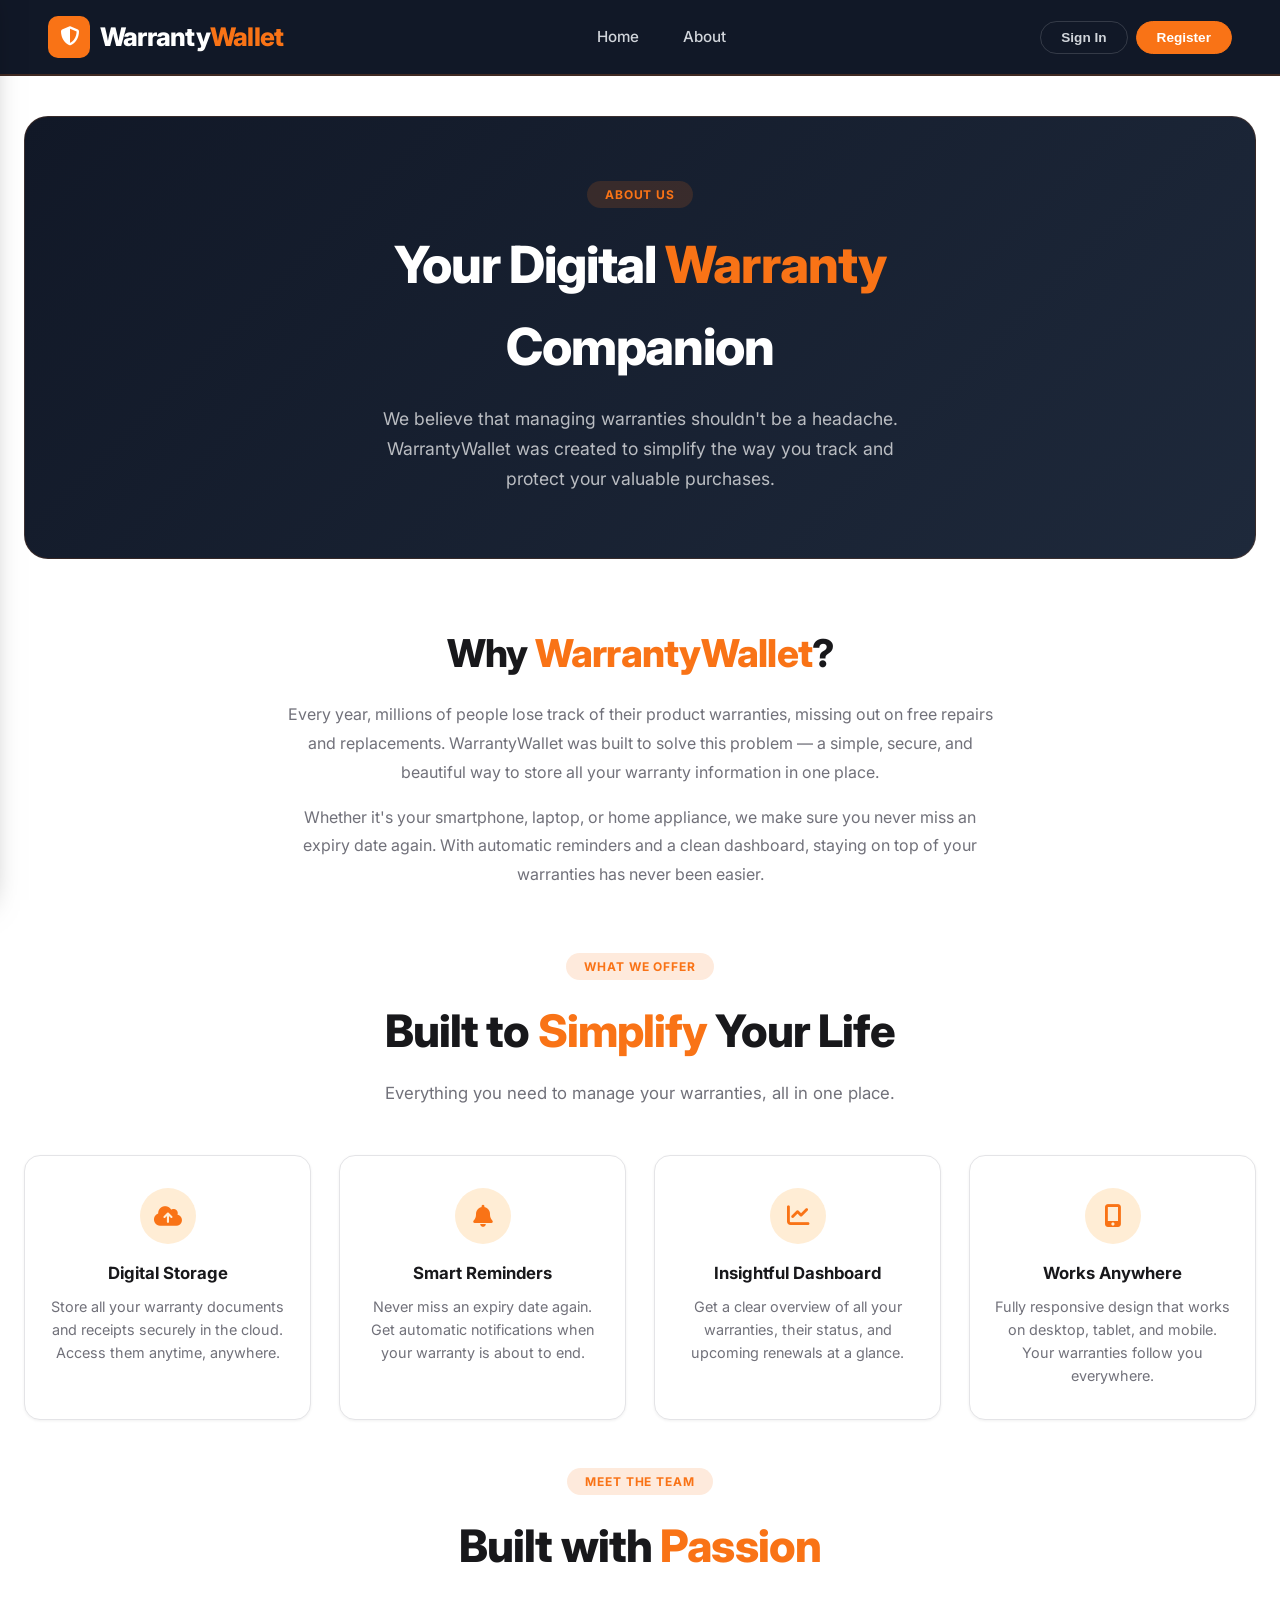
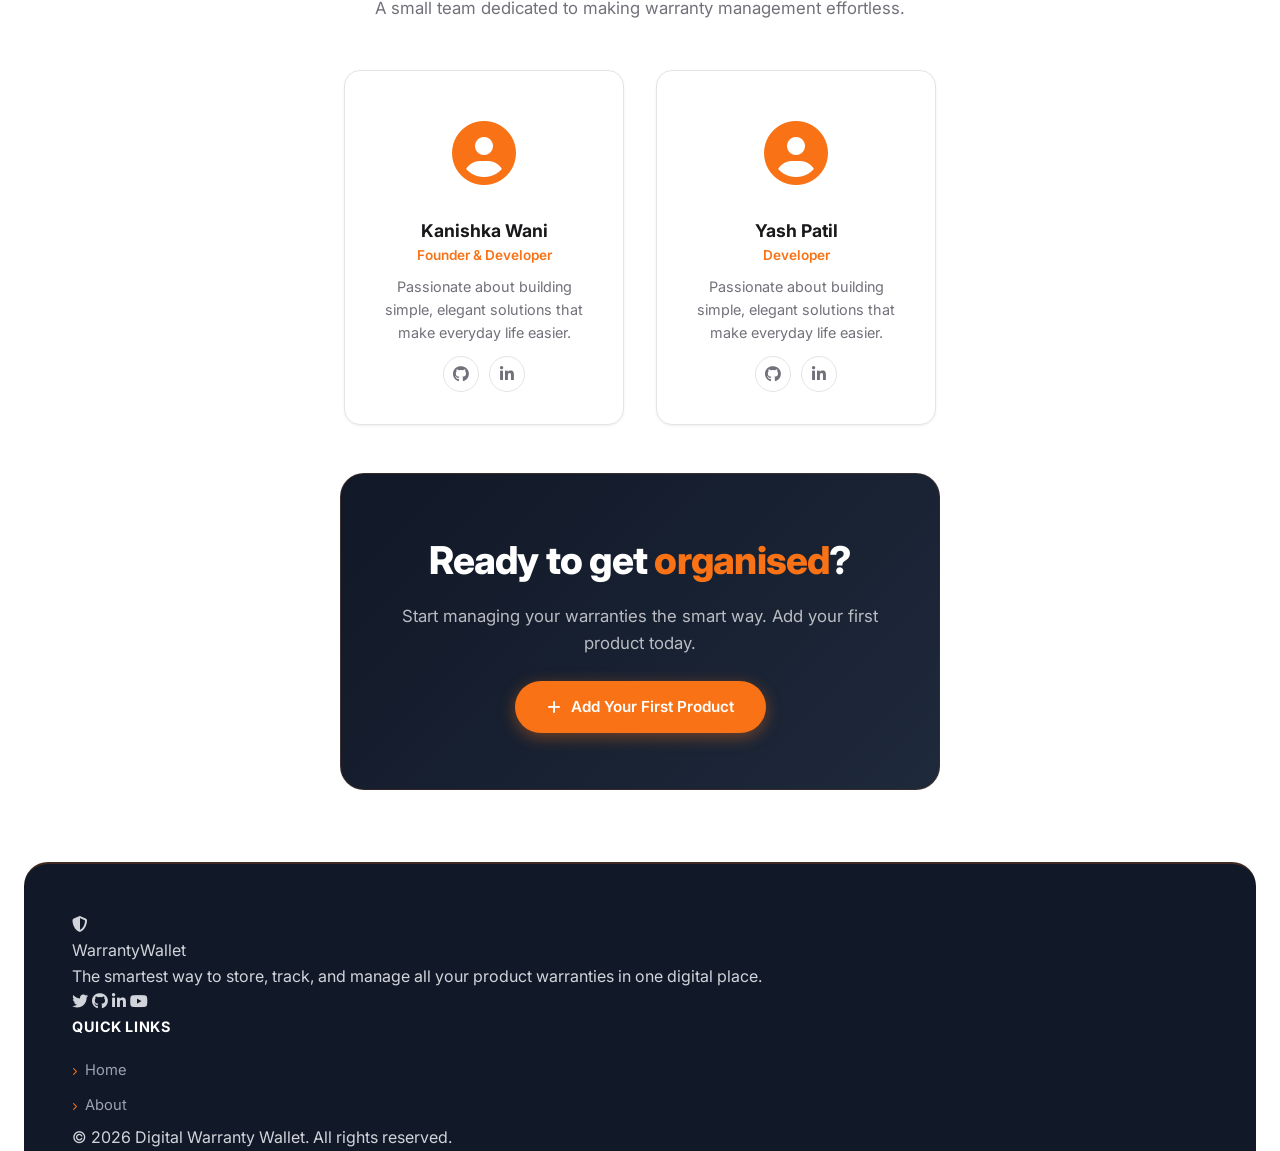
==== commit 5907a220: "Fixed Issues with resposiveness and sign in" ====
--- a/about.html
+++ b/about.html
@@ -17,41 +17,57 @@
 
 <!-- ===== HEADER ===== -->
 <header>
-    <div class="brand-logo">
-        <div class="brand-icon-wrapper"><i class="fas fa-shield-alt"></i></div>
-        <span>Warranty<span>Wallet</span></span>
-    </div>
-
-    <nav class="primary-nav">
-        <ul>
-            <li><a href="index.html">Home</a></li>
-            <li><a href="products.html">Products</a></li>
-            <li><a href="add.html">Add Products</a></li>
-            <li><a href="about.html" class="active">About</a></li>
-        </ul>
-    </nav>
-
-    <div class="header-tools">
-        <div class="search-trigger" id="searchToggle">
-            <i class="fas fa-search"></i>
+    <div class="header-left">
+        <!-- Hamburger (mobile) -->
+        <button class="hamburger" id="hamburgerBtn" aria-label="Toggle menu">
+            <span></span><span></span><span></span>
+        </button>
+
+        <!-- Logo -->
+        <div class="logo-text">
+            <div class="logo-icon"><i class="fas fa-shield-alt"></i></div>
+            <span>Warranty<span>Wallet</span></span>
+        </div>
+    </div>
+
+    <!-- Desktop navigation -->
+    <ul class="menu" id="desktopMenu">
+        <li><a href="index.html">Home</a></li>
+        <li><a href="products.html">Products</a></li>
+        <li><a href="add.html">Add Products</a></li>
+        <li><a href="about.html">About</a></li>
+    </ul>
+
+    <!-- Header actions (search, notification, auth) -->
+    <div class="header-actions">
+        <!-- Search -->
+        <div class="search" id="searchToggle">
+            <svg aria-hidden="true" xmlns="http://www.w3.org/2000/svg" width="24" height="24" fill="none" viewBox="0 0 24 24">
+                <path stroke="currentColor" stroke-linecap="round" stroke-width="2" d="m21 21-3.5-3.5M17 10a7 7 0 1 1-14 0 7 7 0 0 1 14 0Z" />
+            </svg>
         </div>
         <div class="search-overlay" id="searchOverlay">
             <input type="text" placeholder="Search for products..." />
         </div>
 
-        <div class="notification-trigger" id="notificationToggle">
-            <i class="fas fa-bell"></i>
+        <!-- Notification -->
+        <div class="notification-wrapper" id="notificationToggle">
+            <svg xmlns="http://www.w3.org/2000/svg" width="24" height="24" viewBox="0 0 24 24" fill="none" stroke="currentColor" stroke-width="2" stroke-linecap="round" stroke-linejoin="round">
+                <path d="M18 8A6 6 0 0 0 6 8c0 7-3 9-3 9h18s-3-2-3-9" />
+                <path d="M13.73 21a2 2 0 0 1-3.46 0" />
+            </svg>
             <span class="notification-badge" id="notifBadge">0</span>
         </div>
-
-        <div class="notification-panel" id="notifDropdown">
+        <div class="notification-dropdown" id="notifDropdown">
             <div id="notificationList"></div>
             <div class="notification-empty" id="notificationEmpty" style="display:none;">
                 <i class="fas fa-check-circle"></i>
-                <p>All caught up! No expiring warranties.</p>
-            </div>
-        </div>
-
+                <p>All caught up!</p>
+            </div>
+        </div>
+
+
+        <!-- Auth -->
         <div id="authContainer">
             <div id="authButtons" style="display:flex; gap:8px; align-items:center;">
                 <button class="btn btn-auth" id="signinBtn">Sign In</button>
@@ -73,6 +89,28 @@
         </div>
     </div>
 </header>
+
+<!-- ===== MOBILE SIDEBAR ===== -->
+<div class="sidebar-overlay" id="sidebarOverlay"></div>
+<div class="sidebar" id="mobileSidebar">
+    <div class="sidebar-header">
+        <div class="logo-text">
+            <div class="logo-icon"><i class="fas fa-shield-alt"></i></div>
+            <span>Warranty<span>Wallet</span></span>
+        </div>
+        <button class="sidebar-close" id="sidebarClose">&times;</button>
+    </div>
+    <ul class="sidebar-nav">
+        <li><a href="index.html"><i class="fas fa-home"></i> Home</a></li>
+        <li><a href="products.html"><i class="fas fa-boxes"></i> Products</a></li>
+        <li><a href="add.html"><i class="fas fa-plus-circle"></i> Add Products</a></li>
+        <li><a href="about.html"><i class="fas fa-info-circle"></i> About</a></li>
+    </ul>
+    <div class="sidebar-auth">
+        <button class="btn btn-primary sidebar-signin" id="sidebarSigninBtn">Sign In</button>
+        <button class="btn btn-outline sidebar-register" id="sidebarRegisterBtn">Register</button>
+    </div>
+</div>
 
 <!-- ===== MAIN CONTENT ===== -->
 <main class="main-content">
@@ -199,16 +237,15 @@
                     <a href="#" aria-label="YouTube"><i class="fab fa-youtube"></i></a>
                 </div>
             </div>
-
-            <div class="footer-links-column">
-                <h4>Quick Links</h4>
-                <ul class="footer-links">
-                    <li><a href="index.html"><i class="fas fa-chevron-right"></i> Home</a></li>
-                    <li><a href="products.html"><i class="fas fa-chevron-right"></i> My Items</a></li>
-                    <li><a href="add.html"><i class="fas fa-chevron-right"></i> Add Product</a></li>
-                    <li><a href="about.html"><i class="fas fa-chevron-right"></i> About</a></li>
-                </ul>
-            </div>
+<div class="footer-col">
+    <h4>Quick Links</h4>
+    <ul class="footer-links">
+        <li><a href="index.html"><i class="fas fa-chevron-right"></i> Home</a></li>
+        <li><a href="products.html"><i class="fas fa-chevron-right"></i> My Items</a></li>
+        <li><a href="add.html"><i class="fas fa-chevron-right"></i> Add Product</a></li>
+        <li><a href="about.html"><i class="fas fa-chevron-right"></i> About</a></li>
+    </ul>
+</div>
         </div>
 
         <div class="footer-bottom-bar">
@@ -248,7 +285,7 @@
         <form id="registerForm" novalidate>
             <div class="auth-form-group">
                 <label>Full Name</label>
-                <input type="text" id="registerName" placeholder="John Doe" required />
+                <input type="text" id="registerName" placeholder="Your Name" required />
             </div>
             <div class="auth-form-group">
                 <label>Email Address</label>
@@ -273,4 +310,4 @@
 <script src="script.js"></script>
 
 </body>
-</html>+</html>
--- a/styles.css
+++ b/styles.css
@@ -1,4 +1,3 @@
-
 *,
 *::before,
 *::after {
@@ -66,7 +65,7 @@
     padding: 0 24px;
 }
 
-/* ----- 2. HEADER  ----- */
+/* ----- HEADER ----- */
 header {
     display: flex;
     align-items: center;
@@ -89,6 +88,7 @@
     letter-spacing: -0.03em;
     color: #ffffff;
 }
+
 .logo-text .logo-icon {
     width: 42px;
     height: 42px;
@@ -100,6 +100,7 @@
     justify-content: center;
     font-size: 1.2rem;
 }
+
 .logo-text span span {
     color: var(--primary);
 }
@@ -110,6 +111,7 @@
     gap: 8px;
     flex-wrap: wrap;
 }
+
 .menu li a {
     padding: 8px 18px;
     font-weight: 500;
@@ -118,11 +120,13 @@
     border-radius: var(--radius-full);
     transition: var(--transition);
 }
+
 .menu li a:hover,
 .menu li a.active {
     color: var(--primary);
     background: rgba(249, 115, 22, 0.15);
 }
+
 .menu li a:active {
     transform: scale(0.96);
 }
@@ -133,9 +137,164 @@
     align-items: center;
     gap: 12px;
 }
-
-
-
+/* ---- Hamburger Button ---- */
+.hamburger {
+    display: none;
+    flex-direction: column;
+    justify-content: space-around;
+    width: 28px;
+    height: 22px;
+    background: transparent;
+    border: none;
+    cursor: pointer;
+    padding: 0;
+    margin-right: 8px;
+}
+.hamburger span {
+    display: block;
+    width: 100%;
+    height: 2.5px;
+    background: #d1d5db;
+    border-radius: 2px;
+    transition: all 0.3s ease;
+}
+.hamburger:hover span {
+    background: var(--primary);
+}
+.hamburger.active span:nth-child(1) {
+    transform: rotate(45deg) translate(5px, 5px);
+}
+.hamburger.active span:nth-child(2) {
+    opacity: 0;
+}
+.hamburger.active span:nth-child(3) {
+    transform: rotate(-45deg) translate(5px, -5px);
+}
+
+/* ---- Sidebar ---- */
+.sidebar {
+    position: fixed;
+    top: 0;
+    left: -320px;
+    width: 300px;
+    max-width: 85%;
+    height: 100%;
+    background: var(--dark-bg);
+    z-index: 1000000;
+    transition: left 0.3s ease;
+    padding: 24px 20px;
+    overflow-y: auto;
+    box-shadow: 4px 0 30px rgba(0,0,0,0.5);
+}
+.sidebar.open {
+    left: 0;
+}
+.sidebar-overlay {
+    display: none;
+    position: fixed;
+    inset: 0;
+    background: rgba(0,0,0,0.5);
+    z-index: 999999;
+}
+.sidebar-overlay.active {
+    display: block;
+}
+.sidebar-header {
+    display: flex;
+    justify-content: space-between;
+    align-items: center;
+    margin-bottom: 30px;
+}
+.sidebar-close {
+    background: transparent;
+    border: none;
+    color: #6b7280;
+    font-size: 2rem;
+    cursor: pointer;
+}
+.sidebar-close:hover {
+    color: #fff;
+}
+.sidebar-nav {
+    list-style: none;
+    padding: 0;
+    margin: 0;
+}
+.sidebar-nav li {
+    margin-bottom: 8px;
+}
+.sidebar-nav li a {
+    display: flex;
+    align-items: center;
+    gap: 14px;
+    padding: 12px 16px;
+    border-radius: var(--radius-sm);
+    color: #d1d5db;
+    font-weight: 500;
+    transition: var(--transition);
+    font-size: 1rem;
+}
+.sidebar-nav li a:hover,
+.sidebar-nav li a.active {
+    background: rgba(249, 115, 22, 0.15);
+    color: var(--primary);
+}
+.sidebar-nav li a i {
+    width: 20px;
+    text-align: center;
+    color: var(--primary);
+}
+.sidebar-auth {
+    margin-top: 30px;
+    padding-top: 20px;
+    border-top: 1px solid #374151;
+    display: flex;
+    flex-direction: column;
+    gap: 10px;
+}
+.sidebar-auth .btn {
+    width: 100%;
+    justify-content: center;
+}
+
+/* ---- Mobile header actions ---- */
+@media (max-width: 768px) {
+    .header-actions {
+        gap: 4px;
+        flex-wrap: nowrap; /* keep icons in one row */
+    }
+    .search,
+    .notification-wrapper {
+        width: 36px;
+        height: 36px;
+    }
+    .search svg,
+    .notification-wrapper svg {
+        width: 18px;
+        height: 18px;
+    }
+    .notification-badge {
+        width: 16px;
+        height: 16px;
+        font-size: 0.5rem;
+        top: -4px;
+        right: -4px;
+    }
+    /* Make overlays full-width on mobile */
+    .search-overlay {
+        width: 100%;
+        left: 0;
+        right: auto;
+        top: calc(100% + 4px);
+    }
+    .notification-dropdown {
+        width: 100%;
+        left: 0;
+        right: auto;
+        top: calc(100% + 4px);
+        max-height: 300px;
+    }
+}
 .search,
 .notification-wrapper {
     display: flex;
@@ -150,11 +309,13 @@
     transition: var(--transition);
     position: relative;
 }
+
 .search:hover,
 .notification-wrapper:hover {
     background: rgba(249, 115, 22, 0.15);
     color: var(--primary);
 }
+
 .search svg,
 .notification-wrapper svg {
     width: 22px;
@@ -180,1637 +341,15 @@
 }
 
 @keyframes pulse-badge {
-    0% { transform: scale(1); }
-    50% { transform: scale(1.1); }
-    100% { transform: scale(1); }
-}
-
-/* Search Overlay */
-.search-overlay {
-    display: none;
-    position: absolute;
-    top: 100%;
-    right: 0;
-    margin-top: 8px;
-    background: #1f2937;
-    border-radius: var(--radius-sm);
-    padding: 8px 12px;
-    box-shadow: var(--shadow-lg);
-    border: 1px solid #374151;
-    z-index: 10;
-    width: 260px;
-}
-.search-overlay.active {
-    display: block;
-}
-.search-overlay input {
-    width: 100%;
-    padding: 10px 14px;
-    border-radius: var(--radius-full);
-    border: 1px solid #374151;
-    background: #111827;
-    color: #fff;
-    font-size: 0.9rem;
-    outline: none;
-}
-.search-overlay input:focus {
-    border-color: var(--primary);
-    box-shadow: 0 0 0 3px rgba(249, 115, 22, 0.2);
-}
-.search-overlay input::placeholder {
-    color: #6b7280;
-}
-
-/* ============================================================
-   NOTIFICATION SYSTEM — Modern Dark Theme
-   ============================================================ */
-
-/* ---- Bell Icon Trigger ---- */
-.notification-trigger {
-    display: flex;
-    align-items: center;
-    justify-content: center;
-    width: 44px;
-    height: 44px;
-    border-radius: var(--radius-full);
-    background: rgba(255, 255, 255, 0.05);
-    color: #d1d5db;
-    cursor: pointer;
-    transition: var(--transition);
-    position: relative;
-}
-.notification-trigger:hover {
-    background: rgba(249, 115, 22, 0.15);
-    color: var(--primary);
-}
-.notification-trigger i {
-    font-size: 1.2rem;
-}
-
-/* ---- Badge ---- */
-.notification-badge {
-    position: absolute;
-    top: -2px;
-    right: -2px;
-    background: #ef4444;
-    color: #fff;
-    font-size: 0.6rem;
-    font-weight: 700;
-    width: 20px;
-    height: 20px;
-    border-radius: 50%;
-    display: flex;
-    align-items: center;
-    justify-content: center;
-    border: 2px solid var(--dark-bg);
-    animation: pulse-badge 2s infinite;
-}
-
-@keyframes pulse-badge {
-    0% { transform: scale(1); }
-    50% { transform: scale(1.1); }
-    100% { transform: scale(1); }
-}
-
-/* ---- Notification Panel (Dropdown) ----
-     HIDDEN by default – shown via .active
-     ===================================== */
-.notification-panel {
-    display: none;                    /* 👈 Hidden initially */
-    position: absolute;
-    top: calc(100% + 8px);
-    right: 0;
-    background: #1f2937;
-    border-radius: var(--radius-sm);
-    box-shadow: var(--shadow-lg);
-    border: 1px solid #374151;
-    z-index: 10;
-    width: 340px;
-    max-height: 380px;
-    overflow-y: auto;
-    padding: 8px 0;
-}
-
-/* Show when .active class is toggled by JavaScript */
-.notification-panel.active {
-    display: block;
-}
-
-/* ---- Individual Notification Items ---- */
-.notification-item {
-    display: flex;
-    align-items: center;
-    gap: 12px;
-    padding: 12px 16px;
-    color: #d1d5db;
-    border-bottom: 1px solid #374151;
-    transition: var(--transition);
-    cursor: pointer;
-}
-.notification-item:hover {
-    background: #374151;
-}
-.notification-item:last-child {
-    border-bottom: none;
-}
-.notification-icon {
-    font-size: 1.1rem;
-    flex-shrink: 0;
-}
-.notification-text {
-    flex: 1;
-    font-size: 0.9rem;
-}
-.notification-text strong {
-    color: #fff;
-}
-.notification-time {
-    font-size: 0.7rem;
-    color: #6b7280;
-    white-space: nowrap;
-}
-
-/* ---- Empty State ---- */
-.notification-empty {
-    padding: 24px 16px;
-    text-align: center;
-    color: #6b7280;
-}
-.notification-empty i {
-    font-size: 2.4rem;
-    color: var(--primary);
-    opacity: 0.5;
-    margin-bottom: 8px;
-}
-.notification-empty p {
-    font-size: 0.9rem;
-}
-
-/* ---- Ensure header-actions has relative positioning ---- */
-.header-actions {
-    display: flex;
-    align-items: center;
-    gap: 12px;
-    position: relative;   /* Important for absolute positioning of dropdowns */
-}
-
-/* ----- 3. HERO / SLIDER ----- */
-.hero-section {
-    align-content:center;
-    position: relative;
-    border-radius: 24px;
-    overflow: hidden;
-    margin-bottom: 64px;
-    background: var(--dark-bg);
-    height: 680px;
-    width: 1300px;
-    box-shadow: var(--shadow-lg);
-}
-
-.hero-slides {
-    position: absolute;
-    inset: 0;
-    z-index: 0;
-    height: 900px;
-}
-
-.hero-slide {
-    position: absolute;
-    inset: 0;
-    background-size: cover;
-    background-position: center;
-    background-repeat: no-repeat;
-    opacity: 0;
-    transition: opacity 1s ease-in-out;
-    will-change: opacity;
-}
-.hero-slide.active {
-    opacity: 0.7;
-}
-
-.hero-slide-1 {
-    background-image:
-        linear-gradient(135deg, rgba(17, 24, 39, 0.90) 0%, rgba(249, 115, 22, 0.30) 100%),
-        url('https://images.unsplash.com/photo-1599050751795-6cdaafbc2319?w=1600&auto=format&fit=crop&q=80');
-}
-.hero-slide-2 {
-    background-image:
-        linear-gradient(135deg, rgba(17, 24, 39, 0.90) 0%, rgba(20, 184, 166, 0.30) 100%),
-        url('https://images.unsplash.com/photo-1556742049-0cfed4f6a45d?w=1600&auto=format&fit=crop&q=80');
-}
-.hero-slide-3 {
-    background-image:
-        linear-gradient(135deg, rgba(17, 24, 39, 0.90) 0%, rgba(249, 115, 22, 0.40) 100%),
-        url('https://images.unsplash.com/photo-1573152958734-1922c188f4d3?w=1600&auto=format&fit=crop&q=80');
-}
-.hero-slide-4 {
-    background-image:
-        linear-gradient(135deg, rgba(17, 24, 39, 0.90) 0%, rgba(20, 184, 166, 0.25) 100%),
-        url('https://images.unsplash.com/photo-1556741533-6e6a62bd8b49?w=1600&auto=format&fit=crop&q=80');
-}
-
-.hero-content {
-    position: relative;
-    z-index: 2;
-    display: flex;
-    align-items: center;
-    min-height: 580px;
-    padding: 48px 64px;
-}
-
-.hero-content-inner {
-    max-width: 640px;
-    color: #fff;
-}
-
-.hero-content-inner .tag {
-    display: inline-flex;
-    align-items: center;
-    gap: 8px;
-    background: rgba(249, 115, 22, 0.20);
-    backdrop-filter: blur(4px);
-    padding: 6px 18px 6px 14px;
-    border-radius: var(--radius-full);
-    font-size: 0.8rem;
-    font-weight: 600;
-    letter-spacing: 0.02em;
-    text-transform: uppercase;
-    color: rgba(255, 255, 255, 0.9);
-    border: 1px solid rgba(249, 115, 22, 0.30);
-    margin-bottom: 20px;
-}
-.hero-content-inner .tag i {
-    color: var(--primary);
-}
-
-.hero-content-inner h1 {
-    font-size: clamp(2.6rem, 5.5vw, 4.2rem);
-    font-weight: 800;
-    letter-spacing: -0.03em;
-    line-height: 1.12;
-    margin-bottom: 18px;
-}
-.hero-content-inner h1 span {
-    background: linear-gradient(135deg, var(--primary), var(--accent));
-    -webkit-background-clip: text;
-    -webkit-text-fill-color: transparent;
-    background-clip: text;
-}
-
-.hero-content-inner p {
-    font-size: 1.15rem;
-    color: rgba(255, 255, 255, 0.75);
-    max-width: 480px;
-    margin-bottom: 30px;
-    line-height: 1.7;
-}
-
-.hero-buttons {
-    display: flex;
-    flex-wrap: wrap;
-    gap: 14px;
-}
-
-.btn {
-    display: inline-flex;
-    align-items: center;
-    gap: 10px;
-    padding: 14px 32px;
-    border-radius: var(--radius-full);
-    font-weight: 600;
-    font-size: 0.95rem;
-    transition: var(--transition);
-    border: none;
-    cursor: pointer;
-}
-.btn-primary {
-    background: var(--primary);
-    color: #fff;
-    box-shadow: 0 4px 16px rgba(249, 115, 22, 0.40);
-}
-.btn-primary:hover {
-    background: var(--primary-dark);
-    transform: translateY(-2px);
-    box-shadow: 0 8px 28px rgba(249, 115, 22, 0.50);
-}
-.btn-secondary {
-    background: #374151;
-    color: #fff;
-}
-.btn-secondary:hover {
-    background: #4b5563;
-    transform: translateY(-2px);
-}
-.btn-outline {
-    background: transparent;
-    color: #fff;
-    border: 1.5px solid rgba(255, 255, 255, 0.30);
-}
-.btn-outline:hover {
-    background: rgba(255, 255, 255, 0.08);
-    border-color: rgba(255, 255, 255, 0.50);
-    transform: translateY(-2px);
-}
-
-.slider-arrows {
-    position: absolute;
-    z-index: 5;
-    top: 50%;
-    left: 0;
-    right: 0;
-    transform: translateY(-50%);
-    display: flex;
-    justify-content: space-between;
-    padding: 0 24px;
-    pointer-events: none;
-}
-.slider-arrows button {
-    pointer-events: auto;
-    width: 52px;
-    height: 52px;
-    border-radius: var(--radius-full);
-    border: none;
-    background: rgba(0, 0, 0, 0.40);
-    backdrop-filter: blur(8px);
-    color: #fff;
-    font-size: 1.2rem;
-    cursor: pointer;
-    transition: var(--transition);
-    display: flex;
-    align-items: center;
-    justify-content: center;
-    border: 1px solid rgba(255, 255, 255, 0.10);
-}
-.slider-arrows button:hover {
-    background: var(--primary);
-    transform: scale(1.05);
-}
-
-.slider-dots {
-    position: absolute;
-    z-index: 5;
-    bottom: 24px;
-    left: 50%;
-    transform: translateX(-50%);
-    display: flex;
-    gap: 10px;
-}
-.slider-dots .dot {
-    width: 10px;
-    height: 10px;
-    border-radius: var(--radius-full);
-    border: none;
-    background: rgba(255, 255, 255, 0.25);
-    cursor: pointer;
-    transition: var(--transition);
-    padding: 0;
-}
-.slider-dots .dot.active {
-    background: var(--primary);
-    width: 28px;
-}
-.slider-dots .dot:hover {
-    background: rgba(255, 255, 255, 0.50);
-}
-
-/* ----- 4. HOW IT WORKS (Landing) ----- */
-.section {
-    padding: 48px 0 64px;
-}
-
-.section-header {
-    text-align: center;
-    max-width: 640px;
-    margin: 0 auto 48px;
-}
-.section-header .subtitle {
-    display: inline-block;
-    font-size: 0.75rem;
-    font-weight: 700;
-    text-transform: uppercase;
-    letter-spacing: 0.08em;
-    color: var(--primary);
-    background: var(--primary-light);
-    padding: 4px 18px;
-    border-radius: var(--radius-full);
-    margin-bottom: 12px;
-}
-.section-header h2 {
-    font-size: clamp(2rem, 3.6vw, 2.8rem);
-    font-weight: 800;
-    letter-spacing: -0.02em;
-    margin-bottom: 12px;
-}
-.section-header h2 span {
-    color: var(--primary);
-}
-.section-header p {
-    color: var(--text-muted);
-    font-size: 1.05rem;
-}
-
-.steps-grid {
-    display: grid;
-    grid-template-columns: repeat(auto-fit, minmax(240px, 1fr));
-    gap: 28px;
-}
-
-.step-card {
-    background: var(--bg-card);
-    padding: 36px 28px 32px;
-    border-radius: var(--radius);
-    border: 1px solid var(--border-light);
-    box-shadow: var(--shadow-sm);
-    transition: var(--transition);
-    text-align: center;
-}
-.step-card:hover {
-    transform: translateY(-6px);
-    box-shadow: var(--shadow-md);
-    border-color: var(--primary-light);
-}
-
-.step-icon {
-    width: 64px;
-    height: 64px;
-    border-radius: var(--radius-full);
-    background: var(--primary-light);
-    color: var(--primary);
-    font-size: 1.6rem;
-    display: flex;
-    align-items: center;
-    justify-content: center;
-    margin: 0 auto 18px;
-    transition: var(--transition);
-}
-.step-card:hover .step-icon {
-    background: var(--primary);
-    color: #fff;
-    transform: scale(1.05) rotate(-2deg);
-}
-
-.step-card h3 {
-    font-size: 1.15rem;
-    font-weight: 700;
-    margin-bottom: 10px;
-}
-.step-card p {
-    color: var(--text-muted);
-    font-size: 0.95rem;
-    line-height: 1.7;
-}
-
-/* ----- 5. ADD PRODUCT FORM ----- */
-.add-product-section {
-    padding: 16px 0 48px;
-}
-
-.add-product-form {
-    max-width: 820px;
-    margin: 0 auto;
-    background: var(--bg-card);
-    background-color: #fff4d5;
-    padding: 40px 48px;
-    border-radius: var(--radius);
-    border: 1px solid var(--border-light);
-    box-shadow: var(--shadow-sm);
-}
-
-.form-row {
-    display: grid;
-    grid-template-columns: 1fr 1fr;
-    gap: 24px;
-    margin-bottom: 20px;
-}
-
-.form-group {
-    display: flex;
-    flex-direction: column;
-    gap: 6px;
-    margin-bottom: 16px;
-}
-.form-group-full {
-    grid-column: 1 / -1;
-}
-
-.form-label {
-    font-weight: 600;
-    font-size: 0.9rem;
-    color: var(--text-dark);
-    display: flex;
-    align-items: center;
-    gap: 8px;
-}
-.form-label .required {
-    color: #ef4444;
-}
-.form-label .file-count {
-    margin-left: auto;
-    font-weight: 400;
-    font-size: 0.8rem;
-    color: var(--text-muted);
-}
-
-.form-input {
-    padding: 12px 16px;
-    border-radius: var(--radius-sm);
-    border: 1.5px solid var(--border-light);
-    background: var(--bg-white);
-    font-size: 0.95rem;
-    transition: var(--transition);
-    width: 100%;
-    color: var(--text-dark);
-}
-.form-input:focus {
-    outline: none;
-    border-color: var(--primary);
-    box-shadow: 0 0 0 3px rgba(249, 115, 22, 0.15);
-}
-.form-input.is-valid {
-    border-color: var(--secondary);
-    background-image: url("data:image/svg+xml,%3Csvg xmlns='http://www.w3.org/2000/svg' width='20' height='20' viewBox='0 0 24 24' fill='none' stroke='%2314b8a6' stroke-width='3' stroke-linecap='round' stroke-linejoin='round'%3E%3Cpath d='M20 6L9 17l-5-5'/%3E%3C/svg%3E");
-    background-repeat: no-repeat;
-    background-position: right 12px center;
-    background-size: 18px;
-    padding-right: 40px;
-}
-.form-input.is-invalid {
-    border-color: #ef4444;
-    background-image: url("data:image/svg+xml,%3Csvg xmlns='http://www.w3.org/2000/svg' width='20' height='20' viewBox='0 0 24 24' fill='none' stroke='%23ef4444' stroke-width='3' stroke-linecap='round' stroke-linejoin='round'%3E%3Ccircle cx='12' cy='12' r='10'/%3E%3Cline x1='15' y1='9' x2='9' y2='15'/%3E%3Cline x1='9' y1='9' x2='15' y2='15'/%3E%3C/svg%3E");
-    background-repeat: no-repeat;
-    background-position: right 12px center;
-    background-size: 18px;
-    padding-right: 40px;
-}
-
-.invalid-feedback {
-    font-size: 0.8rem;
-    color: #ef4444;
-    display: none;
-    margin-top: 2px;
-}
-.form-input.is-invalid ~ .invalid-feedback {
-    display: block;
-}
-
-.form-select {
-    appearance: none;
-    background-image: url("data:image/svg+xml,%3Csvg xmlns='http://www.w3.org/2000/svg' width='12' height='12' viewBox='0 0 12 12'%3E%3Cpath fill='%236b7280' d='M6 8L1 3h10z'/%3E%3C/svg%3E");
-    background-repeat: no-repeat;
-    background-position: right 16px center;
-    padding-right: 40px;
-    cursor: pointer;
-}
-
-.warranty-input-group {
-    display: flex;
-    gap: 12px;
-}
-.warranty-input-group .warranty-period-input {
-    flex: 1;
-    min-width: 80px;
-}
-.warranty-input-group .form-select {
-    width: 140px;
-    flex-shrink: 0;
-}
-
-/* ----- File Upload Areas ----- */
-.file-upload-area {
-    border: 2px dashed var(--border-light);
-    border-radius: var(--radius-sm);
-    padding: 32px 20px;
-    text-align: center;
-    cursor: pointer;
-    transition: var(--transition);
-    background: var(--bg-gray);
-    position: relative;
-}
-.file-upload-area:hover {
-    border-color: var(--primary);
-    background: var(--primary-light);
-}
-.file-upload-area.drag-over {
-    border-color: var(--primary);
-    background: var(--primary-light);
-    transform: scale(1.01);
-}
-
-.file-upload-content i {
-    font-size: 2.4rem;
-    color: var(--primary);
-    margin-bottom: 8px;
-}
-.file-upload-content p {
-    font-weight: 500;
-    color: var(--text-dark);
-}
-.file-upload-content p span {
-    color: var(--primary);
-    text-decoration: underline;
-}
-.file-upload-content small {
-    color: var(--text-muted);
-    font-size: 0.8rem;
-}
-
-.file-upload-single .file-upload-content i {
-    font-size: 2rem;
-}
-
-.image-preview-grid {
-    display: flex;
-    flex-wrap: wrap;
-    gap: 12px;
-    margin-top: 12px;
-}
-.preview-item {
-    position: relative;
-    width: 80px;
-    height: 80px;
-    border-radius: var(--radius-sm);
-    overflow: hidden;
-    border: 1px solid var(--border-light);
-    flex-shrink: 0;
-}
-.preview-item img {
-    width: 100%;
-    height: 100%;
-    object-fit: cover;
-}
-.preview-remove {
-    position: absolute;
-    top: 4px;
-    right: 4px;
-    width: 24px;
-    height: 24px;
-    border-radius: 50%;
-    border: none;
-    background: rgba(0, 0, 0, 0.6);
-    color: #fff;
-    display: flex;
-    align-items: center;
-    justify-content: center;
-    cursor: pointer;
-    transition: var(--transition);
-    font-size: 0.7rem;
-}
-.preview-remove:hover {
-    background: #ef4444;
-    transform: scale(1.1);
-}
-
-.btn-clear-images {
-    margin-top: 10px;
-    padding: 6px 16px;
-    border: none;
-    background: #fee2e2;
-    color: #dc2626;
-    border-radius: var(--radius-full);
-    font-size: 0.8rem;
-    font-weight: 600;
-    cursor: pointer;
-    transition: var(--transition);
-    display: none;
-    align-items: center;
-    gap: 6px;
-}
-.btn-clear-images:hover {
-    background: #fecaca;
-}
-
-
-
-/* Form Actions */
-.form-actions {
-    display: flex;
-    justify-content: flex-end;
-    gap: 16px;
-    margin-top: 12px;
-    padding-top: 20px;
-    border-top: 1px solid var(--border-light);
-}
-
-/* ----- 6. FOOTER ----- */
-.main-footer {
-    margin-top: 40px;
-    background: var(--dark-bg);
-    border-top: 2px solid rgba(249, 115, 22, 0.2);
-    border-radius: 24px 24px 0 0;
-    padding: 48px 48px 0;
-    color: #d1d5db;
-}
-
-.footer-container {
-    display: grid;
-    grid-template-columns: 2fr 1fr 1fr;
-    gap: 48px;
-    padding: 0 0 40px;
-    border-bottom: 1px solid #374151;
-}
-
-.brand-col .footer-logo {
-    display: flex;
-    align-items: center;
-    gap: 10px;
-    margin-bottom: 14px;
-}
-.footer-logo .logo-icon {
-    width: 42px;
-    height: 42px;
-    border-radius: var(--radius-sm);
-    background: var(--primary);
-    color: #fff;
-    display: flex;
-    align-items: center;
-    justify-content: center;
-    font-size: 1.2rem;
-}
-.footer-logo span {
-    font-size: 1.5rem;
-    font-weight: 800;
-    letter-spacing: -0.02em;
-    color: #fff;
-}
-.footer-logo span span {
-    color: var(--primary);
-}
-
-.footer-desc {
-    color: #9ca3af;
-    font-size: 0.95rem;
-    line-height: 1.7;
-    max-width: 340px;
-    margin-bottom: 20px;
-}
-
-.footer-social {
-    display: flex;
-    gap: 12px;
-}
-.footer-social a {
-    width: 40px;
-    height: 40px;
-    border-radius: var(--radius-full);
-    background: #1f2937;
-    border: 1px solid #374151;
-    color: #9ca3af;
-    display: flex;
-    align-items: center;
-    justify-content: center;
-    transition: var(--transition);
-    font-size: 1rem;
-}
-.footer-social a:hover {
-    background: var(--primary);
-    color: #fff;
-    border-color: var(--primary);
-    transform: translateY(-3px);
-    box-shadow: 0 6px 20px rgba(249, 115, 22, 0.30);
-}
-
-.footer-col h4 {
-    font-size: 0.9rem;
-    font-weight: 700;
-    text-transform: uppercase;
-    letter-spacing: 0.04em;
-    color: #fff;
-    margin-bottom: 18px;
-}
-
-.footer-links li {
-    margin-bottom: 8px;
-}
-.footer-links a {
-    color: #9ca3af;
-    font-size: 0.92rem;
-    display: inline-flex;
-    align-items: center;
-    gap: 8px;
-    transition: var(--transition);
-}
-.footer-links a i {
-    font-size: 0.5rem;
-    color: var(--primary);
-    transition: var(--transition);
-}
-.footer-links a:hover {
-    color: var(--primary);
-}
-.footer-links a:hover i {
-    transform: translateX(4px);
-}
-
-.footer-bottom {
-    padding: 20px 0;
-}
-.footer-bottom-container {
-    display: flex;
-    justify-content: space-between;
-    align-items: center;
-    flex-wrap: wrap;
-    gap: 12px;
-    font-size: 0.85rem;
-    color: #6b7280;
-}
-
-/* ----- 7. RESPONSIVE ----- */
-@media (max-width: 1024px) {
-    .footer-container {
-        grid-template-columns: 1fr 1fr;
-        gap: 32px;
-    }
-    .footer-col:last-child {
-        grid-column: span 2;
-    }
-}
-
-@media (max-width: 820px) {
-    header {
-        padding: 16px 24px;
-    }
-    .hero-content {
-        padding: 36px 32px;
-        min-height: 460px;
-    }
-    .hero-section {
-        min-height: 460px;
-    }
-    .hero-content-inner h1 {
-        font-size: 2.4rem;
-    }
-    .hero-content-inner p {
-        font-size: 1rem;
-    }
-    .slider-arrows {
-        display: none;
-    }
-    .add-product-form {
-        padding: 24px 20px;
-    }
-}
-
-@media (max-width: 640px) {
-    .main-content {
-        padding: 0 16px;
-    }
-
-    header {
-        flex-direction: column;
-        align-items: stretch;
-        gap: 12px;
-        padding: 16px;
-    }
-    .logo-text {
-        justify-content: center;
-    }
-    .menu {
-        justify-content: center;
-    }
-    .menu li a {
-        padding: 6px 14px;
-        font-size: 0.85rem;
-    }
-    .header-actions {
-        justify-content: center;
-    }
-
-    .hero-content {
-        padding: 28px 20px;
-        min-height: 400px;
-    }
-    .hero-section {
-        min-height: 400px;
-        border-radius: 16px;
-    }
-    .hero-content-inner h1 {
-        font-size: 1.9rem;
-    }
-    .hero-content-inner p {
-        font-size: 0.95rem;
-    }
-    .hero-buttons .btn {
-        padding: 12px 22px;
-        font-size: 0.85rem;
-    }
-    .slider-dots {
-        bottom: 16px;
-    }
-
-    .section {
-        padding: 32px 0 40px;
-    }
-    .section-header h2 {
-        font-size: 1.8rem;
-    }
-    .steps-grid {
-        grid-template-columns: 1fr;
-        gap: 20px;
-    }
-
-    .main-footer {
-        padding: 32px 20px 0;
-        border-radius: 16px 16px 0 0;
-    }
-    .footer-container {
-        grid-template-columns: 1fr;
-        gap: 28px;
-        padding-bottom: 28px;
-    }
-    .footer-col:last-child {
-        grid-column: span 1;
-    }
-    .footer-bottom-container {
-        flex-direction: column;
-        text-align: center;
-    }
-    .footer-desc {
-        max-width: 100%;
-    }
-
-    .search-overlay,
-    .notification-dropdown {
-        width: 100%;
-        right: auto;
-        left: 0;
-    }
-
-    .add-product-form {
-        padding: 20px 16px;
-    }
-    .form-row {
-        grid-template-columns: 1fr;
-        gap: 0;
-    }
-    .warranty-input-group {
-        flex-direction: column;
-    }
-    .warranty-input-group .form-select {
-        width: 100%;
-    }
-    .form-actions {
-        flex-direction: column;
-    }
-    .form-actions .btn {
-        justify-content: center;
-    }
-    .image-preview-grid {
-        justify-content: center;
-    }
-}
-
-@media (max-width: 420px) {
-    .hero-content-inner h1 {
-        font-size: 1.6rem;
-    }
-    .hero-content-inner .tag {
-        font-size: 0.65rem;
-        padding: 4px 14px;
-    }
-    .hero-buttons {
-        flex-direction: column;
-        width: 100%;
-    }
-    .hero-buttons .btn {
-        justify-content: center;
-    }
-    .slider-dots .dot {
-        width: 8px;
-        height: 8px;
-    }
-    .slider-dots .dot.active {
-        width: 22px;
-    }
-}
-/* ============================================================
-   SEARCH RESULTS — Real-time search dropdown
-   ============================================================ */
-
-/* ---- Search Overlay Container ---- */
-.search-overlay {
-    display: none;
-    position: absolute;
-    top: calc(100% + 8px);
-    right: 0;
-    background: #1f2937;
-    border-radius: var(--radius-sm);
-    padding: 8px 12px;
-    box-shadow: var(--shadow-lg);
-    border: 1px solid #374151;
-    z-index: 10;
-    width: 360px;
-}
-.search-overlay.active {
-    display: block;
-}
-.search-overlay input {
-    width: 100%;
-    padding: 10px 14px;
-    border-radius: var(--radius-full);
-    border: 1px solid #374151;
-    background: #111827;
-    color: #fff;
-    font-size: 0.9rem;
-    outline: none;
-}
-.search-overlay input:focus {
-    border-color: var(--primary);
-    box-shadow: 0 0 0 3px rgba(249, 115, 22, 0.2);
-}
-.search-overlay input::placeholder {
-    color: #6b7280;
-}
-
-/* ---- Search Results Container ---- */
-.search-results {
-    margin-top: 8px;
-    max-height: 300px;
-    overflow-y: auto;
-    border-top: 1px solid #374151;
-    padding-top: 8px;
-}
-
-/* ---- Individual Search Result ---- */
-.search-result-item {
-    display: flex;
-    align-items: center;
-    gap: 12px;
-    padding: 10px 12px;
-    border-radius: var(--radius-sm);
-    transition: var(--transition);
-    cursor: pointer;
-    background: transparent;
-}
-.search-result-item:hover {
-    background: #374151;
-}
-.search-result-icon {
-    width: 36px;
-    height: 36px;
-    border-radius: var(--radius-full);
-    background: rgba(249, 115, 22, 0.15);
-    color: var(--primary);
-    display: flex;
-    align-items: center;
-    justify-content: center;
-    flex-shrink: 0;
-}
-.search-result-info {
-    flex: 1;
-}
-.search-result-name {
-    font-size: 0.9rem;
-    font-weight: 600;
-    color: #fff;
-}
-.search-result-brand {
-    font-size: 0.75rem;
-    color: #9ca3af;
-}
-.search-result-status {
-    font-size: 0.75rem;
-    font-weight: 600;
-    flex-shrink: 0;
-}
-
-/* ---- No Results ---- */
-.search-no-results {
-    text-align: center;
-    padding: 24px 12px;
-    color: #6b7280;
-}
-.search-no-results i {
-    font-size: 2rem;
-    color: #374151;
-    display: block;
-    margin-bottom: 8px;
-}
-.search-no-results p {
-    font-size: 0.9rem;
-}
-.search-no-results strong {
-    color: #d1d5db;
-}
-
-/* ---- Scrollbar styling ---- */
-.search-results::-webkit-scrollbar {
-    width: 4px;
-}
-.search-results::-webkit-scrollbar-track {
-    background: transparent;
-}
-.search-results::-webkit-scrollbar-thumb {
-    background: #4b5563;
-    border-radius: var(--radius-full);
-}
-
-/* ============================================================
-   PRODUCTS DASHBOARD
-   ============================================================ */
-
-/* ---- Dashboard Header ---- */
-.dashboard-header {
-    display: flex;
-    justify-content: space-between;
-    align-items: center;
-    padding: 24px 0 32px;
-    flex-wrap: wrap;
-    gap: 16px;
-}
-.dashboard-title h1 {
-    font-size: clamp(1.8rem, 3vw, 2.6rem);
-    font-weight: 800;
-    letter-spacing: -0.02em;
-}
-.dashboard-title h1 span {
-    color: var(--primary);
-}
-.dashboard-title p {
-    color: var(--text-muted);
-    font-size: 1rem;
-    margin-top: 4px;
-}
-.dashboard-actions .btn {
-    padding: 12px 24px;
-}
-
-/* ---- Stats Cards ---- */
-.dashboard-stats {
-    display: grid;
-    grid-template-columns: repeat(auto-fit, minmax(200px, 1fr));
-    gap: 20px;
-    margin-bottom: 36px;
-}
-.stat-card {
-    background: rgb(245, 247, 188);
-    border-radius: var(--radius);
-    padding: 20px 24px;
-    border: 1px solid var(--border-light);
-    display: flex;
-    align-items: center;
-    gap: 16px;
-    box-shadow: var(--shadow-sm);
-    transition: var(--transition);
-    color: #111827;
-}
-.stat-card:hover {
-    transform: translateY(-2px);
-    box-shadow: var(--shadow-md);
-}
-.stat-icon {
-    width: 48px;
-    height: 48px;
-    border-radius: var(--radius-full);
-    display: flex;
-    align-items: center;
-    justify-content: center;
-    font-size: 1.2rem;
-    flex-shrink: 0;
-}
-.stat-total .stat-icon {
-    background: var(--primary-light);
-    color: var(--primary);
-}
-.stat-active .stat-icon {
-    background: #ccfbf1;
-    color: #14b8a6;
-}
-.stat-expiring .stat-icon {
-    background: #fef3c7;
-    color: #f59e0b;
-}
-.stat-expired .stat-icon {
-    background: #fee2e2;
-    color: #dc2626;
-}
-.stat-info {
-    display: flex;
-    flex-direction: column;
-}
-.stat-number {
-    font-size: 1.8rem;
-    font-weight: 800;
-    color: var(--text-dark);
-    line-height: 1.2;
-}
-.stat-label {
-    font-size: 0.8rem;
-    color: var(--text-muted);
-    font-weight: 500;
-}
-
-/* ---- Products Toolbar ---- */
-.products-toolbar {
-    display: flex;
-    justify-content: space-between;
-    align-items: center;
-    flex-wrap: wrap;
-    gap: 16px;
-    margin-bottom: 24px;
-}
-.products-filter {
-    display: flex;
-    gap: 8px;
-    flex-wrap: wrap;
-}
-.filter-btn {
-    padding: 6px 18px;
-    border-radius: var(--radius-full);
-    border: 1px solid var(--border-light);
-    background: transparent;
-    font-size: 0.85rem;
-    font-weight: 500;
-    color: var(--text-muted);
-    cursor: pointer;
-    transition: var(--transition);
-}
-.filter-btn:hover {
-    border-color: var(--primary);
-    color: var(--primary);
-}
-.filter-btn.active {
-    background: var(--primary);
-    color: #fff;
-    border-color: var(--primary);
-}
-.products-sort .form-select {
-    width: 180px;
-    padding: 8px 16px;
-    font-size: 0.85rem;
-}
-
-/* ---- Products Grid ---- */
-.products-grid {
-    display: grid;
-    grid-template-columns: repeat(auto-fill, minmax(280px, 1fr));
-    gap: 24px;
-    margin-bottom: 32px;
-}
-
-/* ---- Product Card ---- */
-.product-card {
-    background: rgb(251, 230, 219);
-    border-radius: var(--radius);
-    border: 2px zigzag rgb(238, 184, 168);
-    padding: 20px 24px 24px;
-    box-shadow: var(--shadow-sm);
-    box-shadow: #6b7280;
-    transition: var(--transition);
-    display: flex;
-    flex-direction: column;
-}
-.product-card:hover {
-    transform: translateY(-4px);
-    box-shadow: var(--shadow-md);
-    border-color: var(--primary-light);
-}
-.product-card-header {
-    display: flex;
-    justify-content: space-between;
-    align-items: flex-start;
-    margin-bottom: 12px;
-}
-.product-card-icon {
-    width: 44px;
-    height: 44px;
-    border-radius: var(--radius-full);
-    background: var(--primary-light);
-    color: var(--primary);
-    display: flex;
-    align-items: center;
-    justify-content: center;
-    font-size: 1.1rem;
-    flex-shrink: 0;
-}
-.product-status-badge {
-    font-size: 0.7rem;
-    font-weight: 600;
-    padding: 3px 12px;
-    border-radius: var(--radius-full);
-    text-transform: uppercase;
-    letter-spacing: 0.03em;
-}
-.product-status-badge.active {
-    background: #ccfbf1;
-    color: #0d9488;
-}
-.product-status-badge.expiring {
-    background: #fef3c7;
-    color: #d97706;
-}
-.product-status-badge.expired {
-    background: #fee2e2;
-    color: #dc2626;
-}
-.product-card-name {
-    font-size: 1.1rem;
-    font-weight: 700;
-    margin-bottom: 2px;
-}
-.product-card-brand {
-    font-size: 0.85rem;
-    color: var(--text-muted);
-    margin-bottom: 12px;
-}
-.product-card-details {
-    display: grid;
-    grid-template-columns: 1fr 1fr;
-    gap: 8px 16px;
-    margin-bottom: 16px;
-    flex: 1;
-}
-.product-card-details .detail-item {
-    font-size: 0.8rem;
-}
-.product-card-details .detail-item .detail-label {
-    color: var(--text-muted);
-    font-weight: 500;
-}
-.product-card-details .detail-item .detail-value {
-    color: var(--text-dark);
-    font-weight: 600;
-}
-.product-card-actions {
-    display: flex;
-    gap: 8px;
-    margin-top: 4px;
-}
-.product-card-actions .btn-small {
-    padding: 6px 14px;
-    font-size: 0.8rem;
-    border-radius: var(--radius-full);
-    border: none;
-    cursor: pointer;
-    transition: var(--transition);
-    font-weight: 600;
-}
-.product-card-actions .btn-view {
-    background: var(--primary-light);
-    color: var(--primary);
-}
-.product-card-actions .btn-view:hover {
-    background: var(--primary);
-    color: #fff;
-}
-.product-card-actions .btn-delete {
-    background: #fee2e2;
-    color: #dc2626;
-}
-.product-card-actions .btn-delete:hover {
-    background: #dc2626;
-    color: #fff;
-}
-
-/* ---- Empty State ---- */
-.products-empty {
-    text-align: center;
-    padding: 60px 20px;
-    background: var(--bg-gray);
-    border-radius: var(--radius);
-    border: 2px dashed var(--border-light);
-}
-.products-empty i {
-    font-size: 3.6rem;
-    color: var(--text-light);
-    margin-bottom: 16px;
-}
-.products-empty h3 {
-    font-size: 1.4rem;
-    font-weight: 700;
-    margin-bottom: 8px;
-}
-.products-empty p {
-    color: var(--text-muted);
-    margin-bottom: 20px;
-}
-
-/* ---- Responsive ---- */
-@media (max-width: 640px) {
-    .dashboard-header {
-        flex-direction: column;
-        align-items: flex-start;
-    }
-    .dashboard-stats {
-        grid-template-columns: 1fr 1fr;
-    }
-    .stat-card {
-        padding: 16px;
-    }
-    .stat-number {
-        font-size: 1.4rem;
-    }
-    .products-toolbar {
-        flex-direction: column;
-        align-items: stretch;
-    }
-    .products-filter {
-        justify-content: center;
-    }
-    .products-sort .form-select {
-        width: 100%;
-    }
-    .products-grid {
-        grid-template-columns: 1fr;
-    }
-    .product-card-details {
-        grid-template-columns: 1fr 1fr;
-    }
-}
-
-@media (max-width: 420px) {
-    .dashboard-stats {
-        grid-template-columns: 1fr;
-    }
-}
-
-/* ============================================================
-   styles.css — WarrantyWallet | Full Brand Styles
-   ============================================================ */
-
-/* ----- 1. RESET & BASE ----- */
-*,
-*::before,
-*::after {
-    margin: 0;
-    padding: 0;
-    box-sizing: border-box;
-}
-
-:root {
-    --primary: #f97316;
-    --primary-dark: #ea580c;
-    --primary-light: #ffedd5;
-    --secondary: #14b8a6;
-    --secondary-light: #ccfbf1;
-    --accent: #f59e0b;
-    --text-dark: #18181b;
-    --text-muted: #71717a;
-    --text-light: #a1a1aa;
-    --bg-white: #ffffff;
-    --bg-gray: #f4f4f5;
-    --bg-card: #ffffff;
-    --border-light: #e4e4e7;
-    --dark-bg: #111827;
-    --shadow-sm: 0 1px 3px rgba(0, 0, 0, 0.06);
-    --shadow-md: 0 10px 40px rgba(0, 0, 0, 0.08);
-    --shadow-lg: 0 20px 60px rgba(0, 0, 0, 0.12);
-    --radius: 16px;
-    --radius-sm: 10px;
-    --radius-full: 9999px;
-    --transition: 0.3s cubic-bezier(0.4, 0, 0.2, 1);
-    --font: 'Inter', -apple-system, BlinkMacSystemFont, 'Segoe UI', Roboto, sans-serif;
-}
-
-html {
-    scroll-behavior: smooth;
-}
-
-body {
-    font-family: var(--font);
-    background: var(--bg-white);
-    color: var(--text-dark);
-    line-height: 1.6;
-    -webkit-font-smoothing: antialiased;
-    -moz-osx-font-smoothing: grayscale;
-}
-
-a {
-    text-decoration: none;
-    color: inherit;
-}
-
-ul {
-    list-style: none;
-}
-
-img {
-    max-width: 100%;
-    display: block;
-}
-
-.main-content {
-    max-width: 1280px;
-    margin: 0 auto;
-    padding: 0 24px;
-}
-
-/* ----- 2. HEADER (Dark Background) ----- */
-header {
-    display: flex;
-    align-items: center;
-    justify-content: space-between;
-    padding: 16px 48px;
-    background: var(--dark-bg);
-    border-bottom: 2px solid rgba(249, 115, 22, 0.2);
-    margin-bottom: 40px;
-    flex-wrap: wrap;
-    gap: 12px 24px;
-    position: relative;
-}
-
-/* Logo */
-.brand-logo {
-    display: flex;
-    align-items: center;
-    gap: 10px;
-    font-size: 1.6rem;
-    font-weight: 800;
-    letter-spacing: -0.03em;
-    color: #ffffff;
-}
-.brand-logo .brand-icon-wrapper {
-    width: 42px;
-    height: 42px;
-    border-radius: var(--radius-sm);
-    background: var(--primary);
-    color: #fff;
-    display: flex;
-    align-items: center;
-    justify-content: center;
-    font-size: 1.2rem;
-}
-.brand-logo span span {
-    color: var(--primary);
-}
-
-/* Navigation */
-.primary-nav ul {
-    display: flex;
-    align-items: center;
-    gap: 8px;
-    flex-wrap: wrap;
-}
-.primary-nav ul li a {
-    padding: 8px 18px;
-    font-weight: 500;
-    font-size: 0.95rem;
-    color: #d1d5db;
-    border-radius: var(--radius-full);
-    transition: var(--transition);
-}
-.primary-nav ul li a:hover,
-.primary-nav ul li a.active {
-    color: var(--primary);
-    background: rgba(249, 115, 22, 0.15);
-}
-.primary-nav ul li a:active {
-    transform: scale(0.96);
-}
-
-/* Header Tools (Search + Notifications) */
-.header-tools {
-    display: flex;
-    align-items: center;
-    gap: 12px;
-    position: relative;
-}
-
-.search-trigger,
-.notification-trigger {
-    display: flex;
-    align-items: center;
-    justify-content: center;
-    width: 44px;
-    height: 44px;
-    border-radius: var(--radius-full);
-    background: rgba(255, 255, 255, 0.05);
-    color: #d1d5db;
-    cursor: pointer;
-    transition: var(--transition);
-    position: relative;
-}
-.search-trigger:hover,
-.notification-trigger:hover {
-    background: rgba(249, 115, 22, 0.15);
-    color: var(--primary);
-}
-.search-trigger i,
-.notification-trigger i {
-    font-size: 1.2rem;
-}
-
-/* Notification Badge */
-.notification-badge {
-    position: absolute;
-    top: -2px;
-    right: -2px;
-    background: #ef4444;
-    color: #fff;
-    font-size: 0.6rem;
-    font-weight: 700;
-    width: 20px;
-    height: 20px;
-    border-radius: 50%;
-    display: flex;
-    align-items: center;
-    justify-content: center;
-    border: 2px solid var(--dark-bg);
-    animation: pulse-badge 2s infinite;
-}
-@keyframes pulse-badge {
-    0% { transform: scale(1); }
-    50% { transform: scale(1.1); }
-    100% { transform: scale(1); }
+    0% {
+        transform: scale(1);
+    }
+    50% {
+        transform: scale(1.1);
+    }
+    100% {
+        transform: scale(1);
+    }
 }
 
 /* Search Overlay */
@@ -1827,9 +366,11 @@
     z-index: 10;
     width: 320px;
 }
+
 .search-overlay.active {
     display: block;
 }
+
 .search-overlay input {
     width: 100%;
     padding: 10px 14px;
@@ -1840,16 +381,18 @@
     font-size: 0.9rem;
     outline: none;
 }
+
 .search-overlay input:focus {
     border-color: var(--primary);
     box-shadow: 0 0 0 3px rgba(249, 115, 22, 0.2);
 }
+
 .search-overlay input::placeholder {
     color: #6b7280;
 }
 
-/* Notification Panel */
-.notification-panel {
+/* Notification Dropdown */
+.notification-dropdown {
     display: none;
     position: absolute;
     top: calc(100% + 8px);
@@ -1864,7 +407,8 @@
     overflow-y: auto;
     padding: 8px 0;
 }
-.notification-panel.active {
+
+.notification-dropdown.active {
     display: block;
 }
 
@@ -1878,23 +422,29 @@
     transition: var(--transition);
     cursor: pointer;
 }
+
 .notification-item:hover {
     background: #374151;
 }
+
 .notification-item:last-child {
     border-bottom: none;
 }
+
 .notification-icon {
     font-size: 1.1rem;
     flex-shrink: 0;
 }
+
 .notification-text {
     flex: 1;
     font-size: 0.9rem;
 }
+
 .notification-text strong {
     color: #fff;
 }
+
 .notification-time {
     font-size: 0.7rem;
     color: #6b7280;
@@ -1906,309 +456,138 @@
     text-align: center;
     color: #6b7280;
 }
+
 .notification-empty i {
     font-size: 2.4rem;
     color: var(--primary);
     opacity: 0.5;
     margin-bottom: 8px;
 }
+
 .notification-empty p {
     font-size: 0.9rem;
 }
 
-/* ----- 3. ABOUT PAGE ----- */
-
-/* About Hero */
-.about-hero {
-    background: linear-gradient(135deg, var(--dark-bg) 0%, #1e293b 100%);
+/* ----- HERO / SLIDER ----- */
+.hero-section {
+    position: relative;
     border-radius: 24px;
-    padding: 64px 48px;
-    margin-bottom: 48px;
-    text-align: center;
-    border: 1px solid rgba(249, 115, 22, 0.15);
-}
-.about-hero-content {
-    max-width: 720px;
-    margin: 0 auto;
-    color: #fff;
-}
-.section-badge {
-    display: inline-block;
-    font-size: 0.75rem;
-    font-weight: 700;
+    overflow: hidden;
+    margin-bottom: 64px;
+    background: var(--dark-bg);
+    min-height: 580px;
+    box-shadow: var(--shadow-lg);
+}
+
+.hero-slides {
+    position: absolute;
+    inset: 0;
+    z-index: 0;
+}
+
+.hero-slide {
+    position: absolute;
+    inset: 0;
+    background-size: cover;
+    background-position: center;
+    background-repeat: no-repeat;
+    opacity: 0;
+    transition: opacity 1s ease-in-out;
+    will-change: opacity;
+}
+
+.hero-slide.active {
+    opacity: 0.7;
+}
+
+.hero-slide-1 {
+    background-image:
+        linear-gradient(135deg, rgba(17, 24, 39, 0.90) 0%, rgba(249, 115, 22, 0.30) 100%),
+        url('https://images.unsplash.com/photo-1599050751795-6cdaafbc2319?w=1600&auto=format&fit=crop&q=80');
+}
+
+.hero-slide-2 {
+    background-image:
+        linear-gradient(135deg, rgba(17, 24, 39, 0.90) 0%, rgba(20, 184, 166, 0.30) 100%),
+        url('https://images.unsplash.com/photo-1556742049-0cfed4f6a45d?w=1600&auto=format&fit=crop&q=80');
+}
+
+.hero-slide-3 {
+    background-image:
+        linear-gradient(135deg, rgba(17, 24, 39, 0.90) 0%, rgba(249, 115, 22, 0.40) 100%),
+        url('https://images.unsplash.com/photo-1573152958734-1922c188f4d3?w=1600&auto=format&fit=crop&q=80');
+}
+
+.hero-slide-4 {
+    background-image:
+        linear-gradient(135deg, rgba(17, 24, 39, 0.90) 0%, rgba(20, 184, 166, 0.25) 100%),
+        url('https://images.unsplash.com/photo-1556741533-6e6a62bd8b49?w=1600&auto=format&fit=crop&q=80');
+}
+
+.hero-content {
+    position: relative;
+    z-index: 2;
+    display: flex;
+    align-items: center;
+    min-height: 580px;
+    padding: 48px 64px;
+}
+
+.hero-content-inner {
+    max-width: 640px;
+    color: #fff;
+}
+
+.hero-content-inner .tag {
+    display: inline-flex;
+    align-items: center;
+    gap: 8px;
+    background: rgba(249, 115, 22, 0.20);
+    backdrop-filter: blur(4px);
+    padding: 6px 18px 6px 14px;
+    border-radius: var(--radius-full);
+    font-size: 0.8rem;
+    font-weight: 600;
+    letter-spacing: 0.02em;
     text-transform: uppercase;
-    letter-spacing: 0.08em;
-    color: var(--primary);
-    background: rgba(249, 115, 22, 0.15);
-    padding: 4px 18px;
-    border-radius: var(--radius-full);
-    margin-bottom: 16px;
-}
-.about-hero-content h1 {
-    font-size: clamp(2.2rem, 4vw, 3.4rem);
+    color: rgba(255, 255, 255, 0.9);
+    border: 1px solid rgba(249, 115, 22, 0.30);
+    margin-bottom: 20px;
+}
+
+.hero-content-inner .tag i {
+    color: var(--primary);
+}
+
+.hero-content-inner h1 {
+    font-size: clamp(2.6rem, 5.5vw, 4.2rem);
     font-weight: 800;
-    letter-spacing: -0.02em;
-    margin-bottom: 16px;
-}
-.about-hero-content h1 span {
-    color: var(--primary);
-}
-.about-hero-content p {
-    font-size: 1.1rem;
-    color: rgba(255, 255, 255, 0.7);
-    max-width: 560px;
-    margin: 0 auto;
+    letter-spacing: -0.03em;
+    line-height: 1.12;
+    margin-bottom: 18px;
+}
+
+.hero-content-inner h1 span {
+    background: linear-gradient(135deg, var(--primary), var(--accent));
+    -webkit-background-clip: text;
+    -webkit-text-fill-color: transparent;
+    background-clip: text;
+}
+
+.hero-content-inner p {
+    font-size: 1.15rem;
+    color: rgba(255, 255, 255, 0.75);
+    max-width: 480px;
+    margin-bottom: 30px;
     line-height: 1.7;
 }
 
-/* ---- Story Full Width ---- */
-.story-text-full {
-    max-width: 720px;
-    margin: 0 auto;
-    text-align: center;
-}
-.story-text-full h2 {
-    font-size: clamp(1.8rem, 3vw, 2.6rem);
-    font-weight: 800;
-    letter-spacing: -0.02em;
-    margin-bottom: 16px;
-}
-.story-text-full h2 span {
-    color: var(--primary);
-}
-.story-text-full p {
-    color: var(--text-muted);
-    font-size: 1rem;
-    line-height: 1.8;
-    margin-bottom: 16px;
-}
-/* Story */
-.about-story {
-    padding: 16px 0 32px;
-}
-.story-grid {
-    display: grid;
-    grid-template-columns: 1fr 1fr;
-    gap: 48px;
-    align-items: center;
-}
-.story-text h2 {
-    font-size: clamp(1.8rem, 3vw, 2.6rem);
-    font-weight: 800;
-    letter-spacing: -0.02em;
-    margin-bottom: 16px;
-}
-.story-text h2 span {
-    color: var(--primary);
-}
-.story-text p {
-    color: var(--text-muted);
-    font-size: 1rem;
-    line-height: 1.8;
-    margin-bottom: 16px;
-}
-.story-visual .illustration-box {
-    background: linear-gradient(135deg, var(--primary-light), #fff);
-    border-radius: var(--radius);
-    padding: 48px;
-    text-align: center;
-    min-height: 300px;
-    display: flex;
-    align-items: center;
-    justify-content: center;
-    position: relative;
-    border: 2px dashed var(--border-light);
-}
-.illustration-main-icon {
-    font-size: 5rem;
-    color: var(--primary);
-    opacity: 0.3;
-}
-.floating-icons {
-    position: absolute;
-    width: 100%;
-    height: 100%;
-    top: 0;
-    left: 0;
-    pointer-events: none;
-}
-.floating-icons i {
-    position: absolute;
-    font-size: 1.8rem;
-    color: var(--primary);
-    opacity: 0.15;
-}
-.floating-icons i:nth-child(1) { top: 10%; left: 10%; }
-.floating-icons i:nth-child(2) { top: 15%; right: 15%; }
-.floating-icons i:nth-child(3) { bottom: 20%; left: 20%; }
-.floating-icons i:nth-child(4) { bottom: 25%; right: 25%; }
-
-/* Features */
-.about-features {
-    padding: 16px 0 32px;
-}
-.section-header {
-    text-align: center;
-    max-width: 640px;
-    margin: 0 auto 48px;
-}
-.section-header h2 {
-    font-size: clamp(2rem, 3.6vw, 2.8rem);
-    font-weight: 800;
-    letter-spacing: -0.02em;
-    margin-bottom: 12px;
-}
-.section-header h2 span {
-    color: var(--primary);
-}
-.section-header p {
-    color: var(--text-muted);
-    font-size: 1.05rem;
-}
-.features-grid {
-    display: grid;
-    grid-template-columns: repeat(auto-fit, minmax(220px, 1fr));
-    gap: 28px;
-}
-.feature-card {
-    background: var(--bg-card);
-    padding: 32px 24px;
-    border-radius: var(--radius);
-    border: 1px solid var(--border-light);
-    text-align: center;
-    transition: var(--transition);
-    box-shadow: var(--shadow-sm);
-}
-.feature-card:hover {
-    transform: translateY(-4px);
-    box-shadow: var(--shadow-md);
-    border-color: var(--primary-light);
-}
-.feature-icon-wrapper {
-    width: 56px;
-    height: 56px;
-    border-radius: var(--radius-full);
-    background: var(--primary-light);
-    color: var(--primary);
-    font-size: 1.4rem;
-    display: flex;
-    align-items: center;
-    justify-content: center;
-    margin: 0 auto 16px;
-    transition: var(--transition);
-}
-.feature-card:hover .feature-icon-wrapper {
-    background: var(--primary);
-    color: #fff;
-    transform: scale(1.05);
-}
-.feature-card h3 {
-    font-size: 1.05rem;
-    font-weight: 700;
-    margin-bottom: 8px;
-}
-.feature-card p {
-    color: var(--text-muted);
-    font-size: 0.9rem;
-    line-height: 1.6;
-}
-
-/* Team */
-.about-team {
-    padding: 16px 0 32px;
-}
-.team-grid {
-    display: flex;
-    justify-content: center;
-    gap: 32px;
+.hero-buttons {
+    display: flex;
     flex-wrap: wrap;
-}
-.team-member {
-    background: var(--bg-card);
-    padding: 32px 28px;
-    border-radius: var(--radius);
-    border: 1px solid var(--border-light);
-    text-align: center;
-    min-width: 220px;
-    max-width: 280px;
-    box-shadow: var(--shadow-sm);
-    transition: var(--transition);
-}
-.team-member:hover {
-    transform: translateY(-4px);
-    box-shadow: var(--shadow-md);
-}
-.team-avatar {
-    font-size: 4rem;
-    color: var(--primary);
-    margin-bottom: 12px;
-}
-.team-member h3 {
-    font-size: 1.1rem;
-    font-weight: 700;
-}
-.team-role {
-    font-size: 0.85rem;
-    color: var(--primary);
-    font-weight: 600;
-    margin-bottom: 8px;
-}
-.team-bio {
-    font-size: 0.9rem;
-    color: var(--text-muted);
-    line-height: 1.6;
-    margin-bottom: 12px;
-}
-.team-social-links {
-    display: flex;
-    justify-content: center;
-    gap: 10px;
-}
-.team-social-links a {
-    width: 36px;
-    height: 36px;
-    border-radius: var(--radius-full);
-    border: 1px solid var(--border-light);
-    color: var(--text-muted);
-    display: flex;
-    align-items: center;
-    justify-content: center;
-    transition: var(--transition);
-}
-.team-social-links a:hover {
-    background: var(--primary);
-    color: #fff;
-    border-color: var(--primary);
-}
-
-/* Call to Action */
-.about-cta-section {
-    padding: 16px 0 32px;
-}
-.cta-box {
-    max-width: 600px;
-    margin: 0 auto;
-    background: linear-gradient(135deg, var(--dark-bg) 0%, #1e293b 100%);
-    border-radius: 24px;
-    padding: 56px 40px;
-    text-align: center;
-    border: 1px solid rgba(249, 115, 22, 0.15);
-    color: #fff;
-}
-.cta-box h2 {
-    font-size: clamp(1.8rem, 3vw, 2.6rem);
-    font-weight: 800;
-    letter-spacing: -0.02em;
-    margin-bottom: 12px;
-}
-.cta-box h2 span {
-    color: var(--primary);
-}
-.cta-box p {
-    color: rgba(255, 255, 255, 0.7);
-    font-size: 1.05rem;
-    margin-bottom: 24px;
-}
+    gap: 14px;
+}
+
 .btn {
     display: inline-flex;
     align-items: center;
@@ -2221,127 +600,976 @@
     border: none;
     cursor: pointer;
 }
+
 .btn-primary {
     background: var(--primary);
     color: #fff;
     box-shadow: 0 4px 16px rgba(249, 115, 22, 0.40);
 }
 
-
-/* ----- 4. FOOTER ----- */
-.main-footer {
-    margin-top: 40px;
-    background: var(--dark-bg);
-    border-top: 2px solid rgba(249, 115, 22, 0.2);
-    border-radius: 24px 24px 0 0;
-    padding: 48px 48px 0;
-    color: #d1d5db;
-}
-.footer-grid {
+.btn-primary:hover {
+    background: var(--primary-dark);
+    transform: translateY(-2px);
+    box-shadow: 0 8px 28px rgba(249, 115, 22, 0.50);
+}
+
+.btn-secondary {
+    background: #374151;
+    color: #fff;
+}
+
+.btn-secondary:hover {
+    background: #4b5563;
+    transform: translateY(-2px);
+}
+
+.btn-outline {
+    background: transparent;
+    color: #fff;
+    border: 1.5px solid rgba(255, 255, 255, 0.30);
+}
+
+.btn-outline:hover {
+    background: rgba(255, 255, 255, 0.08);
+    border-color: rgba(255, 255, 255, 0.50);
+    transform: translateY(-2px);
+}
+
+.slider-arrows {
+    position: absolute;
+    z-index: 5;
+    top: 50%;
+    left: 0;
+    right: 0;
+    transform: translateY(-50%);
+    display: flex;
+    justify-content: space-between;
+    padding: 0 24px;
+    pointer-events: none;
+}
+
+.slider-arrows button {
+    pointer-events: auto;
+    width: 52px;
+    height: 52px;
+    border-radius: var(--radius-full);
+    border: none;
+    background: rgba(0, 0, 0, 0.40);
+    backdrop-filter: blur(8px);
+    color: #fff;
+    font-size: 1.2rem;
+    cursor: pointer;
+    transition: var(--transition);
+    display: flex;
+    align-items: center;
+    justify-content: center;
+    border: 1px solid rgba(255, 255, 255, 0.10);
+}
+
+.slider-arrows button:hover {
+    background: var(--primary);
+    transform: scale(1.05);
+}
+
+.slider-dots {
+    position: absolute;
+    z-index: 5;
+    bottom: 24px;
+    left: 50%;
+    transform: translateX(-50%);
+    display: flex;
+    gap: 10px;
+}
+
+.slider-dots .dot {
+    width: 10px;
+    height: 10px;
+    border-radius: var(--radius-full);
+    border: none;
+    background: rgba(255, 255, 255, 0.25);
+    cursor: pointer;
+    transition: var(--transition);
+    padding: 0;
+}
+
+.slider-dots .dot.active {
+    background: var(--primary);
+    width: 28px;
+}
+
+.slider-dots .dot:hover {
+    background: rgba(255, 255, 255, 0.50);
+}
+
+/* ----- HOW IT WORKS ----- */
+.section {
+    padding: 48px 0 64px;
+}
+
+.section-header {
+    text-align: center;
+    max-width: 640px;
+    margin: 0 auto 48px;
+}
+
+.section-header .subtitle {
+    display: inline-block;
+    font-size: 0.75rem;
+    font-weight: 700;
+    text-transform: uppercase;
+    letter-spacing: 0.08em;
+    color: var(--primary);
+    background: var(--primary-light);
+    padding: 4px 18px;
+    border-radius: var(--radius-full);
+    margin-bottom: 12px;
+}
+
+.section-header h2 {
+    font-size: clamp(2rem, 3.6vw, 2.8rem);
+    font-weight: 800;
+    letter-spacing: -0.02em;
+    margin-bottom: 12px;
+}
+
+.section-header h2 span {
+    color: var(--primary);
+}
+
+.section-header p {
+    color: var(--text-muted);
+    font-size: 1.05rem;
+}
+
+.steps-grid {
     display: grid;
-    grid-template-columns: 2fr 1fr 1fr;
-    gap: 48px;
-    padding: 0 0 40px;
-    border-bottom: 1px solid #374151;
-}
-.footer-brand-column .footer-brand-logo {
-    display: flex;
-    align-items: center;
-    gap: 10px;
-    margin-bottom: 14px;
-}
-.footer-brand-logo .brand-icon-wrapper {
-    width: 42px;
-    height: 42px;
-    border-radius: var(--radius-sm);
+    grid-template-columns: repeat(auto-fit, minmax(240px, 1fr));
+    gap: 28px;
+}
+
+.step-card {
+    background: var(--bg-card);
+    padding: 36px 28px 32px;
+    border-radius: var(--radius);
+    border: 1px solid var(--border-light);
+    box-shadow: var(--shadow-sm);
+    transition: var(--transition);
+    text-align: center;
+}
+
+.step-card:hover {
+    transform: translateY(-6px);
+    box-shadow: var(--shadow-md);
+    border-color: var(--primary-light);
+}
+
+.step-icon {
+    width: 64px;
+    height: 64px;
+    border-radius: var(--radius-full);
+    background: var(--primary-light);
+    color: var(--primary);
+    font-size: 1.6rem;
+    display: flex;
+    align-items: center;
+    justify-content: center;
+    margin: 0 auto 18px;
+    transition: var(--transition);
+}
+
+.step-card:hover .step-icon {
     background: var(--primary);
     color: #fff;
+    transform: scale(1.05) rotate(-2deg);
+}
+
+.step-card h3 {
+    font-size: 1.15rem;
+    font-weight: 700;
+    margin-bottom: 10px;
+}
+
+.step-card p {
+    color: var(--text-muted);
+    font-size: 0.95rem;
+    line-height: 1.7;
+}
+
+/* ----- DASHBOARD ----- */
+.dashboard-header {
+    display: flex;
+    justify-content: space-between;
+    align-items: center;
+    padding: 24px 0 32px;
+    flex-wrap: wrap;
+    gap: 16px;
+}
+
+.dashboard-title h1 {
+    font-size: clamp(1.8rem, 3vw, 2.6rem);
+    font-weight: 800;
+    letter-spacing: -0.02em;
+}
+
+.dashboard-title h1 span {
+    color: var(--primary);
+}
+
+.dashboard-title p {
+    color: var(--text-muted);
+    font-size: 1rem;
+    margin-top: 4px;
+}
+
+.dashboard-actions .btn {
+    padding: 12px 24px;
+}
+
+.dashboard-stats {
+    display: grid;
+    grid-template-columns: repeat(auto-fit, minmax(200px, 1fr));
+    gap: 20px;
+    margin-bottom: 36px;
+}
+
+.stat-card {
+    background: var(--bg-card);
+    border-radius: var(--radius);
+    padding: 20px 24px;
+    border: 1px solid var(--border-light);
+    display: flex;
+    align-items: center;
+    gap: 16px;
+    box-shadow: var(--shadow-sm);
+    transition: var(--transition);
+}
+
+.stat-card:hover {
+    transform: translateY(-2px);
+    box-shadow: var(--shadow-md);
+}
+
+.stat-icon {
+    width: 48px;
+    height: 48px;
+    border-radius: var(--radius-full);
     display: flex;
     align-items: center;
     justify-content: center;
     font-size: 1.2rem;
-}
-.footer-brand-logo span {
-    font-size: 1.5rem;
+    flex-shrink: 0;
+}
+
+.stat-total .stat-icon {
+    background: var(--primary-light);
+    color: var(--primary);
+}
+
+.stat-active .stat-icon {
+    background: #ccfbf1;
+    color: #14b8a6;
+}
+
+.stat-expiring .stat-icon {
+    background: #fef3c7;
+    color: #f59e0b;
+}
+
+.stat-expired .stat-icon {
+    background: #fee2e2;
+    color: #dc2626;
+}
+
+.stat-info {
+    display: flex;
+    flex-direction: column;
+}
+
+.stat-number {
+    font-size: 1.8rem;
     font-weight: 800;
-    letter-spacing: -0.02em;
-    color: #fff;
-}
-.footer-brand-logo span span {
-    color: var(--primary);
-}
-.footer-description {
-    color: #9ca3af;
-    font-size: 0.95rem;
-    line-height: 1.7;
-    max-width: 340px;
-    margin-bottom: 20px;
-}
-.footer-social-icons {
-    display: flex;
-    gap: 12px;
-}
-.footer-social-icons a {
-    width: 40px;
-    height: 40px;
+    color: var(--text-dark);
+    line-height: 1.2;
+}
+
+.stat-label {
+    font-size: 0.8rem;
+    color: var(--text-muted);
+    font-weight: 500;
+}
+
+/* ----- PRODUCTS GRID ----- */
+.products-toolbar {
+    display: flex;
+    justify-content: space-between;
+    align-items: center;
+    flex-wrap: wrap;
+    gap: 16px;
+    margin-bottom: 24px;
+}
+
+.products-filter {
+    display: flex;
+    gap: 8px;
+    flex-wrap: wrap;
+}
+
+.filter-btn {
+    padding: 6px 18px;
     border-radius: var(--radius-full);
-    background: #1f2937;
-    border: 1px solid #374151;
-    color: #9ca3af;
+    border: 1px solid var(--border-light);
+    background: transparent;
+    font-size: 0.85rem;
+    font-weight: 500;
+    color: var(--text-muted);
+    cursor: pointer;
+    transition: var(--transition);
+}
+
+.filter-btn:hover {
+    border-color: var(--primary);
+    color: var(--primary);
+}
+
+.filter-btn.active {
+    background: var(--primary);
+    color: #fff;
+    border-color: var(--primary);
+}
+
+.products-sort .form-select {
+    width: 180px;
+    padding: 8px 16px;
+    font-size: 0.85rem;
+}
+
+.products-grid {
+    display: grid;
+    grid-template-columns: repeat(auto-fill, minmax(280px, 1fr));
+    gap: 24px;
+    margin-bottom: 32px;
+}
+
+.product-card {
+    background: var(--bg-card);
+    border-radius: var(--radius);
+    border: 1px solid var(--border-light);
+    overflow: hidden;
+    box-shadow: 0 2px 8px rgba(0, 0, 0, 0.04);
+    transition: all 0.35s ease;
+    display: flex;
+    flex-direction: column;
+    position: relative;
+}
+
+.product-card::before {
+    content: '';
+    position: absolute;
+    top: 0;
+    left: 0;
+    right: 0;
+    height: 4px;
+    background: linear-gradient(90deg, var(--primary), var(--accent));
+    opacity: 0;
+    transition: opacity 0.4s ease;
+    z-index: 1;
+}
+
+.product-card:hover::before {
+    opacity: 1;
+}
+
+.product-card:hover {
+    transform: translateY(-6px);
+    box-shadow: 0 16px 48px rgba(249, 115, 22, 0.12);
+    border-color: var(--primary-light);
+}
+
+.product-card-image {
+    width: 100%;
+    height: 180px;
+    background: linear-gradient(135deg, #f1f5f9, #e2e8f0);
     display: flex;
     align-items: center;
     justify-content: center;
-    transition: var(--transition);
-    font-size: 1rem;
-}
-.footer-social-icons a:hover {
-    background: var(--primary);
-    color: #fff;
-    border-color: var(--primary);
-    transform: translateY(-3px);
-    box-shadow: 0 6px 20px rgba(249, 115, 22, 0.30);
-}
-.footer-links-column h4 {
-    font-size: 0.9rem;
+    overflow: hidden;
+    position: relative;
+    flex-shrink: 0;
+}
+
+.product-card-image img {
+    width: 100%;
+    height: 100%;
+    object-fit: cover;
+    transition: transform 0.4s ease;
+}
+
+.product-card:hover .product-card-image img {
+    transform: scale(1.03);
+}
+
+.product-card-image .image-placeholder {
+    font-size: 3.6rem;
+    color: #94a3b8;
+    opacity: 0.4;
+}
+
+.product-card-image .image-status-badge {
+    position: absolute;
+    top: 12px;
+    right: 12px;
+    font-size: 0.65rem;
     font-weight: 700;
+    padding: 4px 14px;
+    border-radius: var(--radius-full);
     text-transform: uppercase;
     letter-spacing: 0.04em;
-    color: #fff;
-    margin-bottom: 18px;
-}
-.footer-links li {
+    background: rgba(0, 0, 0, 0.65);
+    backdrop-filter: blur(4px);
+    color: #fff;
+    border: 1px solid rgba(255, 255, 255, 0.1);
+}
+
+.image-status-badge.active {
+    background: rgba(16, 185, 129, 0.85);
+}
+
+.image-status-badge.expiring {
+    background: rgba(245, 158, 11, 0.85);
+}
+
+.image-status-badge.expired {
+    background: rgba(220, 38, 38, 0.85);
+}
+
+.product-card-body {
+    padding: 18px 20px 20px;
+    flex: 1;
+    display: flex;
+    flex-direction: column;
+}
+
+.product-card-name {
+    font-size: 1.1rem;
+    font-weight: 700;
+    color: var(--text-dark);
+    margin-bottom: 2px;
+    line-height: 1.3;
+}
+
+.product-card-brand {
+    font-size: 0.8rem;
+    color: var(--text-muted);
+    margin-bottom: 12px;
+    display: flex;
+    align-items: center;
+    gap: 6px;
+}
+
+.product-card-brand i {
+    color: var(--primary);
+    font-size: 0.7rem;
+}
+
+.product-card-details {
+    display: grid;
+    grid-template-columns: 1fr 1fr;
+    gap: 4px 12px;
+    margin-bottom: 14px;
+    background: var(--bg-gray);
+    padding: 10px 14px;
+    border-radius: var(--radius-sm);
+    flex: 1;
+}
+
+.detail-item {
+    font-size: 0.75rem;
+}
+
+.detail-label {
+    color: var(--text-muted);
+    font-weight: 500;
+    font-size: 0.6rem;
+    text-transform: uppercase;
+    letter-spacing: 0.04em;
+}
+
+.detail-value {
+    color: var(--text-dark);
+    font-weight: 600;
+    font-size: 0.85rem;
+}
+
+.product-card-actions {
+    display: flex;
+    gap: 8px;
+    margin-top: 4px;
+    justify-content: flex-end;
+}
+
+.btn-small {
+    padding: 6px 16px;
+    font-size: 0.75rem;
+    border-radius: var(--radius-full);
+    border: none;
+    cursor: pointer;
+    transition: all 0.2s ease;
+    font-weight: 600;
+    display: inline-flex;
+    align-items: center;
+    gap: 4px;
+}
+
+.btn-view {
+    background: var(--primary-light);
+    color: var(--primary);
+}
+
+.btn-view:hover {
+    background: var(--primary);
+    color: #fff;
+    transform: scale(1.02);
+}
+
+.btn-delete {
+    background: #fee2e2;
+    color: #dc2626;
+}
+
+.btn-delete:hover {
+    background: #dc2626;
+    color: #fff;
+    transform: scale(1.02);
+}
+
+.products-empty {
+    text-align: center;
+    padding: 60px 20px;
+    background: var(--bg-gray);
+    border-radius: var(--radius);
+    border: 2px dashed var(--border-light);
+}
+
+.products-empty i {
+    font-size: 3.6rem;
+    color: var(--text-light);
+    margin-bottom: 16px;
+}
+
+.products-empty h3 {
+    font-size: 1.4rem;
+    font-weight: 700;
     margin-bottom: 8px;
 }
-.footer-links a {
+
+.products-empty p {
+    color: var(--text-muted);
+    margin-bottom: 20px;
+}
+
+/* ----- ADD PRODUCT FORM ----- */
+.add-product-section {
+    padding: 16px 0 48px;
+}
+
+.add-product-form {
+    max-width: 820px;
+    margin: 0 auto;
+    background: rgb(252, 231, 220);
+    padding: 40px 48px;
+    border-radius: var(--radius);
+    border: 1px solid var(--border-light);
+    box-shadow: var(--shadow-sm);
+}
+
+.form-row {
+    display: grid;
+    grid-template-columns: 1fr 1fr;
+    gap: 24px;
+    margin-bottom: 20px;
+}
+
+.form-group {
+    display: flex;
+    flex-direction: column;
+    gap: 6px;
+    margin-bottom: 16px;
+}
+
+.form-group-full {
+    grid-column: 1 / -1;
+}
+
+.form-label {
+    font-weight: 600;
+    font-size: 0.9rem;
+    color: var(--text-dark);
+    display: flex;
+    align-items: center;
+    gap: 8px;
+}
+
+.form-label .required {
+    color: #ef4444;
+}
+
+.form-label .file-count {
+    margin-left: auto;
+    font-weight: 400;
+    font-size: 0.8rem;
+    color: var(--text-muted);
+}
+
+.form-input {
+    padding: 12px 16px;
+    border-radius: var(--radius-sm);
+    border: 1.5px solid var(--border-light);
+    background: var(--bg-white);
+    font-size: 0.95rem;
+    transition: var(--transition);
+    width: 100%;
+    color: var(--text-dark);
+}
+
+.form-input:focus {
+    outline: none;
+    border-color: var(--primary);
+    box-shadow: 0 0 0 3px rgba(249, 115, 22, 0.15);
+}
+
+.form-input.is-valid {
+    border-color: var(--secondary);
+    background-image: url("data:image/svg+xml,%3Csvg xmlns='http://www.w3.org/2000/svg' width='20' height='20' viewBox='0 0 24 24' fill='none' stroke='%2314b8a6' stroke-width='3' stroke-linecap='round' stroke-linejoin='round'%3E%3Cpath d='M20 6L9 17l-5-5'/%3E%3C/svg%3E");
+    background-repeat: no-repeat;
+    background-position: right 12px center;
+    background-size: 18px;
+    padding-right: 40px;
+}
+
+.form-input.is-invalid {
+    border-color: #ef4444;
+    background-image: url("data:image/svg+xml,%3Csvg xmlns='http://www.w3.org/2000/svg' width='20' height='20' viewBox='0 0 24 24' fill='none' stroke='%23ef4444' stroke-width='3' stroke-linecap='round' stroke-linejoin='round'%3E%3Ccircle cx='12' cy='12' r='10'/%3E%3Cline x1='15' y1='9' x2='9' y2='15'/%3E%3Cline x1='9' y1='9' x2='15' y2='15'/%3E%3C/svg%3E");
+    background-repeat: no-repeat;
+    background-position: right 12px center;
+    background-size: 18px;
+    padding-right: 40px;
+}
+
+.invalid-feedback {
+    font-size: 0.8rem;
+    color: #ef4444;
+    display: none;
+    margin-top: 2px;
+}
+
+.form-input.is-invalid~.invalid-feedback {
+    display: block;
+}
+
+.custom-error {
+    color: #ef4444;
+    font-size: 0.8rem;
+    margin-top: 4px;
+}
+
+.form-select {
+    appearance: none;
+    background-image: url("data:image/svg+xml,%3Csvg xmlns='http://www.w3.org/2000/svg' width='12' height='12' viewBox='0 0 12 12'%3E%3Cpath fill='%236b7280' d='M6 8L1 3h10z'/%3E%3C/svg%3E");
+    background-repeat: no-repeat;
+    background-position: right 16px center;
+    padding-right: 40px;
+    cursor: pointer;
+}
+
+.warranty-input-group {
+    display: flex;
+    gap: 12px;
+}
+
+.warranty-input-group .warranty-period-input {
+    flex: 1;
+    min-width: 80px;
+}
+
+.warranty-input-group .form-select {
+    width: 140px;
+    flex-shrink: 0;
+}
+
+.file-upload-area {
+    border: 2px dashed var(--border-light);
+    border-radius: var(--radius-sm);
+    padding: 32px 20px;
+    text-align: center;
+    cursor: pointer;
+    transition: var(--transition);
+    background: var(--bg-gray);
+    position: relative;
+}
+
+.file-upload-area:hover {
+    border-color: var(--primary);
+    background: var(--primary-light);
+}
+
+.file-upload-area.drag-over {
+    border-color: var(--primary);
+    background: var(--primary-light);
+    transform: scale(1.01);
+}
+
+.file-upload-content i {
+    font-size: 2.4rem;
+    color: var(--primary);
+    margin-bottom: 8px;
+}
+
+.file-upload-content p {
+    font-weight: 500;
+    color: var(--text-dark);
+}
+
+.file-upload-content p span {
+    color: var(--primary);
+    text-decoration: underline;
+}
+
+.file-upload-content small {
+    color: var(--text-muted);
+    font-size: 0.8rem;
+}
+
+.file-upload-single .file-upload-content i {
+    font-size: 2rem;
+}
+
+.image-preview-grid {
+    display: flex;
+    flex-wrap: wrap;
+    gap: 12px;
+    margin-top: 12px;
+}
+
+.preview-item {
+    position: relative;
+    width: 80px;
+    height: 80px;
+    border-radius: var(--radius-sm);
+    overflow: hidden;
+    border: 1px solid var(--border-light);
+    flex-shrink: 0;
+}
+
+.preview-item img {
+    width: 100%;
+    height: 100%;
+    object-fit: cover;
+}
+
+.preview-remove {
+    position: absolute;
+    top: 4px;
+    right: 4px;
+    width: 24px;
+    height: 24px;
+    border-radius: 50%;
+    border: none;
+    background: rgba(0, 0, 0, 0.6);
+    color: #fff;
+    display: flex;
+    align-items: center;
+    justify-content: center;
+    cursor: pointer;
+    transition: var(--transition);
+    font-size: 0.7rem;
+}
+
+.preview-remove:hover {
+    background: #ef4444;
+    transform: scale(1.1);
+}
+
+.btn-clear-images {
+    margin-top: 10px;
+    padding: 6px 16px;
+    border: none;
+    background: #fee2e2;
+    color: #dc2626;
+    border-radius: var(--radius-full);
+    font-size: 0.8rem;
+    font-weight: 600;
+    cursor: pointer;
+    transition: var(--transition);
+    display: none;
+    align-items: center;
+    gap: 6px;
+}
+
+.btn-clear-images:hover {
+    background: #fecaca;
+}
+
+.form-actions {
+    display: flex;
+    justify-content: flex-end;
+    gap: 16px;
+    margin-top: 12px;
+    padding-top: 20px;
+    border-top: 1px solid var(--border-light);
+}
+
+/* ----- PRODUCT DETAIL MODAL ----- */
+.product-detail-modal {
+    display: none;
+    position: fixed;
+    inset: 0;
+    z-index: 10000;
+    align-items: center;
+    justify-content: center;
+    padding: 24px;
+}
+
+.product-detail-modal.active {
+    display: flex;
+}
+
+.product-detail-overlay {
+    position: fixed;
+    inset: 0;
+    background: rgba(0, 0, 0, 0.6);
+    backdrop-filter: blur(6px);
+    z-index: -1;
+}
+
+.product-detail-content {
+    background: #1f2937;
+    border-radius: var(--radius);
+    max-width: 500px;
+    width: 100%;
+    padding: 32px 28px;
+    position: relative;
+    border: 1px solid #374151;
+    box-shadow: 0 20px 60px rgba(0, 0, 0, 0.5);
+    animation: modalSlide 0.3s ease;
+    max-height: 90vh;
+    overflow-y: auto;
+}
+
+@keyframes modalSlide {
+    from {
+        transform: scale(0.9) translateY(20px);
+        opacity: 0;
+    }
+    to {
+        transform: scale(1) translateY(0);
+        opacity: 1;
+    }
+}
+
+.product-detail-close {
+    position: absolute;
+    top: 12px;
+    right: 16px;
+    background: transparent;
+    border: none;
+    color: #6b7280;
+    font-size: 1.8rem;
+    cursor: pointer;
+    transition: color 0.2s;
+    line-height: 1;
+}
+
+.product-detail-close:hover {
+    color: #fff;
+}
+
+#detailBody {
+    color: #d1d5db;
+}
+
+#detailBody .detail-product-image {
+    width: 100%;
+    height: 200px;
+    border-radius: var(--radius-sm);
+    overflow: hidden;
+    margin-bottom: 16px;
+    background: #111827;
+    display: flex;
+    align-items: center;
+    justify-content: center;
+}
+
+#detailBody .detail-product-image img {
+    width: 100%;
+    height: 100%;
+    object-fit: cover;
+}
+
+#detailBody .detail-product-image .detail-placeholder {
+    font-size: 4rem;
+    color: #374151;
+}
+
+#detailBody .detail-title {
+    font-size: 1.5rem;
+    font-weight: 700;
+    color: #fff;
+    margin-bottom: 2px;
+}
+
+#detailBody .detail-subtitle {
+    font-size: 0.95rem;
+    color: var(--primary);
+    margin-bottom: 16px;
+}
+
+#detailBody .detail-row {
+    display: flex;
+    justify-content: space-between;
+    padding: 8px 0;
+    border-bottom: 1px solid #374151;
+}
+
+#detailBody .detail-row:last-child {
+    border-bottom: none;
+}
+
+#detailBody .detail-row .label {
     color: #9ca3af;
-    font-size: 0.92rem;
-    display: inline-flex;
-    align-items: center;
-    gap: 8px;
-    transition: var(--transition);
-}
-.footer-links a i {
-    font-size: 0.5rem;
-    color: var(--primary);
-    transition: var(--transition);
-}
-.footer-links a:hover {
-    color: var(--primary);
-}
-.footer-links a:hover i {
-    transform: translateX(4px);
-}
-.footer-bottom-bar {
-    padding: 20px 0;
-    font-size: 0.85rem;
-    color: #6b7280;
-    text-align: center;
-}
-/* ============================================================
-   AUTH SYSTEM — Sign In / Register / Profile
-   ============================================================ */
-
-/* ---- Auth Buttons ---- */
+    font-weight: 500;
+}
+
+#detailBody .detail-row .value {
+    color: #fff;
+    font-weight: 600;
+}
+
+#detailBody .detail-status-badge {
+    display: inline-block;
+    padding: 4px 16px;
+    border-radius: var(--radius-full);
+    font-weight: 700;
+    font-size: 0.8rem;
+    text-transform: uppercase;
+    margin-bottom: 12px;
+}
+
+#detailBody .detail-status-badge.active {
+    background: #d1fae5;
+    color: #065f46;
+}
+
+#detailBody .detail-status-badge.expiring {
+    background: #fef3c7;
+    color: #92400e;
+}
+
+#detailBody .detail-status-badge.expired {
+    background: #fee2e2;
+    color: #991b1b;
+}
+
+/* ----- AUTH SYSTEM ----- */
 .btn-auth {
     padding: 8px 20px;
     border-radius: var(--radius-full);
@@ -2353,23 +1581,25 @@
     cursor: pointer;
     transition: var(--transition);
 }
+
 .btn-auth:hover {
     background: rgba(249, 115, 22, 0.15);
     border-color: var(--primary);
     color: var(--primary);
 }
+
 .btn-register {
     background: var(--primary);
     border-color: var(--primary);
     color: #fff;
 }
+
 .btn-register:hover {
     background: var(--primary-dark);
     border-color: var(--primary-dark);
     color: #fff;
 }
 
-/* ---- Profile Avatar ---- */
 .profile-avatar {
     width: 40px;
     height: 40px;
@@ -2387,12 +1617,12 @@
     border: 2px solid transparent;
     user-select: none;
 }
+
 .profile-avatar:hover {
     transform: scale(1.05);
     border-color: rgba(255, 255, 255, 0.3);
 }
 
-/* ---- Profile Dropdown ---- */
 .profile-dropdown {
     display: none;
     position: absolute;
@@ -2406,27 +1636,33 @@
     min-width: 200px;
     padding: 8px 0;
 }
+
 .profile-dropdown.active {
     display: block;
 }
+
 .profile-info {
     padding: 12px 16px;
 }
+
 .profile-name {
     font-weight: 600;
     color: #fff;
     font-size: 0.95rem;
 }
+
 .profile-email {
     font-size: 0.8rem;
     color: #9ca3af;
     margin-top: 2px;
 }
+
 .profile-dropdown hr {
     border: none;
     border-top: 1px solid #374151;
     margin: 4px 0;
 }
+
 .profile-logout {
     display: flex;
     align-items: center;
@@ -2441,15 +1677,16 @@
     width: 100%;
     text-align: left;
 }
+
 .profile-logout:hover {
     background: #374151;
     color: #ef4444;
 }
+
 .profile-logout i {
     font-size: 0.9rem;
 }
 
-/* ---- Auth Modals ---- */
 .auth-overlay {
     display: none;
     position: fixed;
@@ -2458,6 +1695,7 @@
     backdrop-filter: blur(4px);
     z-index: 100;
 }
+
 .auth-overlay.active {
     display: block;
 }
@@ -2473,6 +1711,7 @@
     max-width: 400px;
     padding: 0 16px;
 }
+
 .auth-modal.active {
     display: block;
 }
@@ -2491,6 +1730,7 @@
     align-items: center;
     margin-bottom: 24px;
 }
+
 .auth-modal-header h2 {
     font-size: 1.3rem;
     font-weight: 700;
@@ -2499,6 +1739,7 @@
     align-items: center;
     gap: 10px;
 }
+
 .auth-modal-header h2 i {
     color: var(--primary);
 }
@@ -2513,6 +1754,7 @@
     line-height: 1;
     padding: 0 4px;
 }
+
 .auth-modal-close:hover {
     color: #fff;
 }
@@ -2520,6 +1762,7 @@
 .auth-form-group {
     margin-bottom: 16px;
 }
+
 .auth-form-group label {
     display: block;
     font-size: 0.85rem;
@@ -2527,6 +1770,7 @@
     color: #d1d5db;
     margin-bottom: 4px;
 }
+
 .auth-form-group input {
     width: 100%;
     padding: 10px 14px;
@@ -2538,10 +1782,12 @@
     transition: var(--transition);
     outline: none;
 }
+
 .auth-form-group input:focus {
     border-color: var(--primary);
     box-shadow: 0 0 0 3px rgba(249, 115, 22, 0.15);
 }
+
 .auth-form-group input::placeholder {
     color: #6b7280;
 }
@@ -2559,107 +1805,1165 @@
     font-size: 0.85rem;
     color: #9ca3af;
 }
+
 .auth-switch a {
     color: var(--primary);
     font-weight: 600;
     cursor: pointer;
 }
+
 .auth-switch a:hover {
     text-decoration: underline;
 }
 
-/* ---- Responsive Auth ---- */
-@media (max-width: 640px) {
-    .auth-modal {
-        padding: 0 12px;
-    }
-    .auth-modal-content {
-        padding: 24px 20px;
-    }
-    .btn-auth {
-        padding: 6px 14px;
-        font-size: 0.75rem;
-    }
-    .profile-avatar {
-        width: 34px;
-        height: 34px;
-        font-size: 0.75rem;
-    }
-    .profile-dropdown {
-        right: -10px;
-        min-width: 180px;
-    }
-}
+/* ----- ABOUT PAGE ----- */
+.about-hero {
+    background: linear-gradient(135deg, var(--dark-bg) 0%, #1e293b 100%);
+    border-radius: 24px;
+    padding: 64px 48px;
+    margin-bottom: 48px;
+    text-align: center;
+    border: 1px solid rgba(249, 115, 22, 0.15);
+}
+
+.about-hero-content {
+    max-width: 720px;
+    margin: 0 auto;
+    color: #fff;
+}
+
+.section-badge {
+    display: inline-block;
+    font-size: 0.75rem;
+    font-weight: 700;
+    text-transform: uppercase;
+    letter-spacing: 0.08em;
+    color: var(--primary);
+    background: rgba(249, 115, 22, 0.15);
+    padding: 4px 18px;
+    border-radius: var(--radius-full);
+    margin-bottom: 16px;
+}
+
+.about-hero-content h1 {
+    font-size: clamp(2.2rem, 4vw, 3.4rem);
+    font-weight: 800;
+    letter-spacing: -0.02em;
+    margin-bottom: 16px;
+}
+
+.about-hero-content h1 span {
+    color: var(--primary);
+}
+
+.about-hero-content p {
+    font-size: 1.1rem;
+    color: rgba(255, 255, 255, 0.7);
+    max-width: 560px;
+    margin: 0 auto;
+    line-height: 1.7;
+}
+
+.about-story {
+    padding: 16px 0 32px;
+}
+
+.story-text-full {
+    max-width: 720px;
+    margin: 0 auto;
+    text-align: center;
+}
+
+.story-text-full h2 {
+    font-size: clamp(1.8rem, 3vw, 2.6rem);
+    font-weight: 800;
+    letter-spacing: -0.02em;
+    margin-bottom: 16px;
+}
+
+.story-text-full h2 span {
+    color: var(--primary);
+}
+
+.story-text-full p {
+    color: var(--text-muted);
+    font-size: 1rem;
+    line-height: 1.8;
+    margin-bottom: 16px;
+}
+
+.about-features {
+    padding: 16px 0 32px;
+}
+
+.features-grid {
+    display: grid;
+    grid-template-columns: repeat(auto-fit, minmax(220px, 1fr));
+    gap: 28px;
+}
+
+.feature-card {
+    background: var(--bg-card);
+    padding: 32px 24px;
+    border-radius: var(--radius);
+    border: 1px solid var(--border-light);
+    text-align: center;
+    transition: var(--transition);
+    box-shadow: var(--shadow-sm);
+}
+
+.feature-card:hover {
+    transform: translateY(-4px);
+    box-shadow: var(--shadow-md);
+    border-color: var(--primary-light);
+}
+
+.feature-icon-wrapper {
+    width: 56px;
+    height: 56px;
+    border-radius: var(--radius-full);
+    background: var(--primary-light);
+    color: var(--primary);
+    font-size: 1.4rem;
+    display: flex;
+    align-items: center;
+    justify-content: center;
+    margin: 0 auto 16px;
+    transition: var(--transition);
+}
+
+.feature-card:hover .feature-icon-wrapper {
+    background: var(--primary);
+    color: #fff;
+    transform: scale(1.05);
+}
+
+.feature-card h3 {
+    font-size: 1.05rem;
+    font-weight: 700;
+    margin-bottom: 8px;
+}
+
+.feature-card p {
+    color: var(--text-muted);
+    font-size: 0.9rem;
+    line-height: 1.6;
+}
+
+.about-team {
+    padding: 16px 0 32px;
+}
+
+.team-grid {
+    display: flex;
+    justify-content: center;
+    gap: 32px;
+    flex-wrap: wrap;
+}
+
+.team-member {
+    background: var(--bg-card);
+    padding: 32px 28px;
+    border-radius: var(--radius);
+    border: 1px solid var(--border-light);
+    text-align: center;
+    min-width: 220px;
+    max-width: 280px;
+    box-shadow: var(--shadow-sm);
+    transition: var(--transition);
+}
+
+.team-member:hover {
+    transform: translateY(-4px);
+    box-shadow: var(--shadow-md);
+}
+
+.team-avatar {
+    font-size: 4rem;
+    color: var(--primary);
+    margin-bottom: 12px;
+}
+
+.team-member h3 {
+    font-size: 1.1rem;
+    font-weight: 700;
+}
+
+.team-role {
+    font-size: 0.85rem;
+    color: var(--primary);
+    font-weight: 600;
+    margin-bottom: 8px;
+}
+
+.team-bio {
+    font-size: 0.9rem;
+    color: var(--text-muted);
+    line-height: 1.6;
+    margin-bottom: 12px;
+}
+
+.team-social-links {
+    display: flex;
+    justify-content: center;
+    gap: 10px;
+}
+
+.team-social-links a {
+    width: 36px;
+    height: 36px;
+    border-radius: var(--radius-full);
+    border: 1px solid var(--border-light);
+    color: var(--text-muted);
+    display: flex;
+    align-items: center;
+    justify-content: center;
+    transition: var(--transition);
+}
+
+.team-social-links a:hover {
+    background: var(--primary);
+    color: #fff;
+    border-color: var(--primary);
+}
+
+.about-cta-section {
+    padding: 16px 0 32px;
+}
+
+.cta-box {
+    max-width: 600px;
+    margin: 0 auto;
+    background: linear-gradient(135deg, var(--dark-bg) 0%, #1e293b 100%);
+    border-radius: 24px;
+    padding: 56px 40px;
+    text-align: center;
+    border: 1px solid rgba(249, 115, 22, 0.15);
+    color: #fff;
+}
+
+.cta-box h2 {
+    font-size: clamp(1.8rem, 3vw, 2.6rem);
+    font-weight: 800;
+    letter-spacing: -0.02em;
+    margin-bottom: 12px;
+}
+
+.cta-box h2 span {
+    color: var(--primary);
+}
+
+.cta-box p {
+    color: rgba(255, 255, 255, 0.7);
+    font-size: 1.05rem;
+    margin-bottom: 24px;
+}
+
+/* ----- FOOTER ----- */
+.main-footer {
+    margin-top: 40px;
+    background: var(--dark-bg);
+    border-top: 2px solid rgba(249, 115, 22, 0.2);
+    border-radius: 24px 24px 0 0;
+    padding: 48px 48px 0;
+    color: #d1d5db;
+}
+
+.footer-container {
+    display: grid;
+    grid-template-columns: 2fr 1fr 1fr;
+    gap: 48px;
+    padding: 0 0 40px;
+    border-bottom: 1px solid #374151;
+}
+
+.brand-col .footer-logo {
+    display: flex;
+    align-items: center;
+    gap: 10px;
+    margin-bottom: 14px;
+}
+
+.footer-logo .logo-icon {
+    width: 42px;
+    height: 42px;
+    border-radius: var(--radius-sm);
+    background: var(--primary);
+    color: #fff;
+    display: flex;
+    align-items: center;
+    justify-content: center;
+    font-size: 1.2rem;
+}
+
+.footer-logo span {
+    font-size: 1.5rem;
+    font-weight: 800;
+    letter-spacing: -0.02em;
+    color: #fff;
+}
+
+.footer-logo span span {
+    color: var(--primary);
+}
+
+.footer-desc {
+    color: #9ca3af;
+    font-size: 0.95rem;
+    line-height: 1.7;
+    max-width: 340px;
+    margin-bottom: 20px;
+}
+
+.footer-social {
+    display: flex;
+    gap: 12px;
+}
+
+.footer-social a {
+    width: 40px;
+    height: 40px;
+    border-radius: var(--radius-full);
+    background: #1f2937;
+    border: 1px solid #374151;
+    color: #9ca3af;
+    display: flex;
+    align-items: center;
+    justify-content: center;
+    transition: var(--transition);
+    font-size: 1rem;
+}
+
+.footer-social a:hover {
+    background: var(--primary);
+    color: #fff;
+    border-color: var(--primary);
+    transform: translateY(-3px);
+    box-shadow: 0 6px 20px rgba(249, 115, 22, 0.30);
+}
+
+.footer-col h4 {
+    font-size: 0.9rem;
+    font-weight: 700;
+    text-transform: uppercase;
+    letter-spacing: 0.04em;
+    color: #fff;
+    margin-bottom: 18px;
+}
+
+.footer-links li {
+    margin-bottom: 8px;
+}
+
+.footer-links a {
+    color: #9ca3af;
+    font-size: 0.92rem;
+    display: inline-flex;
+    align-items: center;
+    gap: 8px;
+    transition: var(--transition);
+}
+
+.footer-links a i {
+    font-size: 0.5rem;
+    color: var(--primary);
+    transition: var(--transition);
+}
+
+.footer-links a:hover {
+    color: var(--primary);
+}
+
+.footer-links a:hover i {
+    transform: translateX(4px);
+}
+
+.footer-bottom {
+    padding: 20px 0;
+}
+
+.footer-bottom-container {
+    display: flex;
+    justify-content: space-between;
+    align-items: center;
+    flex-wrap: wrap;
+    gap: 12px;
+    font-size: 0.85rem;
+    color: #6b7280;
+}
+
+/* ----- AUTH BLOCKER ----- */
+#authBlocker {
+    position: fixed;
+    top: 0;
+    left: 0;
+    width: 100vw;
+    height: 100vh;
+    background: rgba(17, 24, 39, 0.97);
+    backdrop-filter: blur(8px);
+    z-index: 999999;
+    display: flex;
+    align-items: center;
+    justify-content: center;
+    flex-direction: column;
+    padding: 24px;
+    box-sizing: border-box;
+    margin: 0;
+}
+
+#authBlocker>div {
+    background: #1f2937;
+    border-radius: 16px;
+    padding: 48px 40px;
+    max-width: 400px;
+    width: 100%;
+    text-align: center;
+    border: 1px solid #374151;
+    box-shadow: 0 20px 60px rgba(0, 0, 0, 0.6);
+}
+
+#authBlocker i.fa-lock {
+    font-size: 3rem;
+    color: #f97316;
+    margin-bottom: 16px;
+}
+
+#authBlocker h2 {
+    font-size: 1.6rem;
+    font-weight: 700;
+    color: #fff;
+    margin-bottom: 8px;
+}
+
+#authBlocker p {
+    color: #9ca3af;
+    font-size: 1rem;
+    margin-bottom: 24px;
+}
+
+#authBlocker .btn-primary {
+    padding: 12px 32px;
+    font-size: 1rem;
+    cursor: pointer;
+}
+
+#authBlocker a {
+    display: inline-block;
+    margin-top: 14px;
+    color: #6b7280;
+    text-decoration: underline;
+    font-size: 0.9rem;
+}
+
+/* ----- SEARCH RESULTS ----- */
+.search-results {
+    margin-top: 8px;
+    max-height: 300px;
+    overflow-y: auto;
+    border-top: 1px solid #374151;
+    padding-top: 8px;
+}
+
+.search-result-item {
+    display: flex;
+    align-items: center;
+    gap: 12px;
+    padding: 10px 12px;
+    border-radius: var(--radius-sm);
+    transition: var(--transition);
+    cursor: pointer;
+    background: transparent;
+}
+
+.search-result-item:hover {
+    background: #374151;
+}
+
+.search-result-icon {
+    width: 36px;
+    height: 36px;
+    border-radius: var(--radius-full);
+    background: rgba(249, 115, 22, 0.15);
+    color: var(--primary);
+    display: flex;
+    align-items: center;
+    justify-content: center;
+    flex-shrink: 0;
+}
+
+.search-result-info {
+    flex: 1;
+}
+
+.search-result-name {
+    font-size: 0.9rem;
+    font-weight: 600;
+    color: #fff;
+}
+
+.search-result-brand {
+    font-size: 0.75rem;
+    color: #9ca3af;
+}
+
+.search-result-status {
+    font-size: 0.75rem;
+    font-weight: 600;
+    flex-shrink: 0;
+}
+
+.search-no-results {
+    text-align: center;
+    padding: 24px 12px;
+    color: #6b7280;
+}
+
+.search-no-results i {
+    font-size: 2rem;
+    color: #374151;
+    display: block;
+    margin-bottom: 8px;
+}
+
+.search-no-results p {
+    font-size: 0.9rem;
+}
+
+.search-no-results strong {
+    color: #d1d5db;
+}
+
+.search-results::-webkit-scrollbar {
+    width: 4px;
+}
+
+.search-results::-webkit-scrollbar-track {
+    background: transparent;
+}
+
+.search-results::-webkit-scrollbar-thumb {
+    background: #4b5563;
+    border-radius: var(--radius-full);
+}
+
+/* ============================================================
+   FULL MOBILE RESPONSIVENESS
+   ============================================================ */
+
+/* ---- 1024px and below ---- */
 @media (max-width: 1024px) {
-    .footer-grid {
+    .footer-container {
         grid-template-columns: 1fr 1fr;
         gap: 32px;
     }
-}
+    .footer-col:last-child {
+        grid-column: span 2;
+    }
+}
+
+/* ---- 820px and below ---- */
 @media (max-width: 820px) {
     header {
         padding: 16px 24px;
     }
-    .story-grid {
+    .hero-content {
+        padding: 36px 32px;
+        min-height: 460px;
+    }
+    .hero-section {
+        min-height: 460px;
+    }
+    .hero-content-inner h1 {
+        font-size: 2.4rem;
+    }
+    .hero-content-inner p {
+        font-size: 1rem;
+    }
+    .slider-arrows {
+        display: none;
+    }
+    .add-product-form {
+        padding: 24px 20px;
+    }
+}
+
+/* ---- 768px and below (Tablets & Large Phones) ---- */
+@media (max-width: 768px) {
+    /* Header */
+    header {
+        padding: 12px 16px;
+        flex-wrap: wrap;
+        gap: 8px 12px;
+        align-items: center;
+    }
+
+    .logo-text {
+        font-size: 1.2rem;
+        gap: 6px;
+    }
+    .logo-text .logo-icon {
+        width: 34px;
+        height: 34px;
+        font-size: 1rem;
+    }
+
+    .menu {
+        gap: 4px;
+        justify-content: center;
+        flex-wrap: wrap;
+        width: 100%;
+    }
+    .menu li a {
+        padding: 4px 10px;
+        font-size: 0.75rem;
+        white-space: nowrap;
+    }
+
+    .header-actions {
+        gap: 4px;
+        flex-wrap: wrap;
+        justify-content: center;
+        width: 100%;
+    }
+    .search,
+    .notification-wrapper {
+        width: 36px;
+        height: 36px;
+    }
+    .search svg,
+    .notification-wrapper svg {
+        width: 18px;
+        height: 18px;
+    }
+
+    .notification-badge {
+        width: 16px;
+        height: 16px;
+        font-size: 0.5rem;
+        top: -4px;
+        right: -4px;
+    }
+
+    .btn-auth {
+        padding: 4px 12px;
+        font-size: 0.7rem;
+    }
+    .profile-avatar {
+        width: 32px;
+        height: 32px;
+        font-size: 0.7rem;
+    }
+
+    .search-overlay {
+        width: 100%;
+        left: 0;
+        right: auto;
+        top: calc(100% + 4px);
+    }
+    .search-overlay input {
+        font-size: 0.85rem;
+        padding: 8px 12px;
+    }
+
+    .notification-dropdown {
+        width: 100%;
+        left: 0;
+        right: auto;
+        top: calc(100% + 4px);
+        max-height: 300px;
+    }
+
+    /* Hero */
+    .hero-section {
+        min-height: 320px;
+        border-radius: 12px;
+        margin-bottom: 32px;
+    }
+    .hero-content {
+        padding: 24px 20px;
+        min-height: 320px;
+        align-items: center;
+        text-align: center;
+    }
+    .hero-content-inner {
+        max-width: 100%;
+    }
+    .hero-content-inner .tag {
+        font-size: 0.65rem;
+        padding: 4px 12px;
+        margin-bottom: 10px;
+    }
+    .hero-content-inner h1 {
+        font-size: 1.6rem;
+        line-height: 1.2;
+    }
+    .hero-content-inner p {
+        font-size: 0.9rem;
+        max-width: 100%;
+        margin-bottom: 16px;
+    }
+    .hero-buttons {
+        flex-direction: column;
+        align-items: center;
+        gap: 10px;
+        width: 100%;
+    }
+    .hero-buttons .btn {
+        width: 100%;
+        justify-content: center;
+        padding: 12px 20px;
+        font-size: 0.85rem;
+    }
+    .slider-dots {
+        bottom: 12px;
+        gap: 6px;
+    }
+    .slider-dots .dot {
+        width: 8px;
+        height: 8px;
+    }
+    .slider-dots .dot.active {
+        width: 20px;
+    }
+
+    /* How It Works */
+    .section {
+        padding: 24px 0 32px;
+    }
+    .section-header {
+        margin-bottom: 24px;
+    }
+    .section-header h2 {
+        font-size: 1.5rem;
+    }
+    .section-header p {
+        font-size: 0.9rem;
+    }
+    .steps-grid {
         grid-template-columns: 1fr;
-        gap: 32px;
-    }
-    .floating-icons {
-        display: none;
-    }
-    .about-hero {
-        padding: 40px 24px;
-    }
-    .cta-box {
-        padding: 40px 24px;
-    }
-}
-@media (max-width: 640px) {
-    .main-content {
-        padding: 0 16px;
-    }
-    header {
+        gap: 16px;
+    }
+    .step-card {
+        padding: 24px 20px;
+    }
+    .step-icon {
+        width: 48px;
+        height: 48px;
+        font-size: 1.2rem;
+    }
+    .step-card h3 {
+        font-size: 1rem;
+    }
+
+    /* Dashboard */
+    .dashboard-header {
+        flex-direction: column;
+        align-items: flex-start;
+        gap: 8px;
+        padding: 16px 0;
+    }
+    .dashboard-title h1 {
+        font-size: 1.5rem;
+    }
+    .dashboard-actions .btn {
+        padding: 8px 16px;
+        font-size: 0.8rem;
+    }
+
+    .dashboard-stats {
+        grid-template-columns: 1fr 1fr;
+        gap: 12px;
+        margin-bottom: 24px;
+    }
+    .stat-card {
+        padding: 12px 14px;
+        gap: 10px;
+    }
+    .stat-icon {
+        width: 36px;
+        height: 36px;
+        font-size: 0.9rem;
+    }
+    .stat-number {
+        font-size: 1.2rem;
+    }
+    .stat-label {
+        font-size: 0.65rem;
+    }
+
+    /* Products */
+    .products-toolbar {
         flex-direction: column;
         align-items: stretch;
         gap: 12px;
-        padding: 16px;
-    }
-    .brand-logo {
+        margin-bottom: 16px;
+    }
+    .products-filter {
         justify-content: center;
-    }
-    .primary-nav ul {
+        gap: 4px;
+        flex-wrap: wrap;
+    }
+    .filter-btn {
+        padding: 4px 12px;
+        font-size: 0.7rem;
+    }
+    .products-sort .form-select {
+        width: 100%;
+        padding: 6px 12px;
+        font-size: 0.8rem;
+    }
+
+    .products-grid {
+        grid-template-columns: 1fr 1fr;
+        gap: 12px;
+    }
+    .product-card-image {
+        height: 120px;
+    }
+    .product-card-body {
+        padding: 10px 12px 14px;
+    }
+    .product-card-name {
+        font-size: 0.9rem;
+    }
+    .product-card-brand {
+        font-size: 0.7rem;
+        margin-bottom: 6px;
+    }
+    .product-card-details {
+        padding: 6px 8px;
+        gap: 2px 8px;
+        margin-bottom: 10px;
+    }
+    .detail-item {
+        font-size: 0.65rem;
+    }
+    .detail-label {
+        font-size: 0.55rem;
+    }
+    .detail-value {
+        font-size: 0.7rem;
+    }
+    .product-card-actions {
         justify-content: center;
-    }
-    .header-tools {
+        gap: 4px;
+    }
+    .btn-small {
+        padding: 4px 10px;
+        font-size: 0.65rem;
+    }
+    .image-status-badge {
+        font-size: 0.55rem;
+        padding: 2px 8px;
+        top: 8px;
+        right: 8px;
+    }
+
+    /* Product Detail Modal */
+    .product-detail-content {
+        max-width: 95%;
+        padding: 20px 16px;
+        margin: 12px;
+        max-height: 90vh;
+    }
+    #detailBody .detail-product-image {
+        height: 140px;
+    }
+    #detailBody .detail-title {
+        font-size: 1.2rem;
+    }
+    #detailBody .detail-subtitle {
+        font-size: 0.85rem;
+    }
+    #detailBody .detail-row {
+        font-size: 0.8rem;
+        padding: 6px 0;
+    }
+    #detailBody .detail-status-badge {
+        font-size: 0.7rem;
+        padding: 2px 12px;
+    }
+    .product-detail-close {
+        font-size: 1.5rem;
+        top: 8px;
+        right: 12px;
+    }
+
+    /* Auth Modals */
+    .auth-modal {
+        padding: 0 12px;
+        max-width: 100%;
+    }
+    .auth-modal-content {
+        padding: 24px 18px;
+        margin: 0 8px;
+    }
+    .auth-modal-header h2 {
+        font-size: 1.1rem;
+    }
+    .auth-form-group input {
+        padding: 8px 12px;
+        font-size: 0.85rem;
+    }
+    .btn-auth-submit {
+        padding: 10px;
+        font-size: 0.9rem;
+    }
+    .auth-switch {
+        font-size: 0.75rem;
+    }
+
+    /* About */
+    .about-hero {
+        padding: 24px 16px;
+        border-radius: 12px;
+        margin-bottom: 24px;
+    }
+    .about-hero-content h1 {
+        font-size: 1.6rem;
+    }
+    .about-hero-content p {
+        font-size: 0.9rem;
+    }
+    .story-text-full h2 {
+        font-size: 1.3rem;
+    }
+    .features-grid {
+        grid-template-columns: 1fr 1fr;
+        gap: 12px;
+    }
+    .feature-card {
+        padding: 16px 12px;
+    }
+    .feature-icon-wrapper {
+        width: 40px;
+        height: 40px;
+        font-size: 1rem;
+    }
+    .feature-card h3 {
+        font-size: 0.9rem;
+    }
+    .feature-card p {
+        font-size: 0.75rem;
+    }
+    .team-grid {
+        gap: 16px;
+    }
+    .team-member {
+        padding: 20px;
+        min-width: 180px;
+    }
+    .cta-box {
+        padding: 24px 16px;
+    }
+    .cta-box h2 {
+        font-size: 1.4rem;
+    }
+
+    /* Footer */
+    .main-footer {
+        padding: 24px 16px 0;
+        border-radius: 12px 12px 0 0;
+    }
+    .footer-container {
+        grid-template-columns: 1fr;
+        gap: 24px;
+        padding-bottom: 24px;
+    }
+    .footer-desc {
+        max-width: 100%;
+        font-size: 0.85rem;
+    }
+    .footer-logo span {
+        font-size: 1.2rem;
+    }
+    .footer-social a {
+        width: 34px;
+        height: 34px;
+        font-size: 0.85rem;
+    }
+    .footer-links a {
+        font-size: 0.85rem;
+    }
+    .footer-bottom-container {
+        flex-direction: column;
+        text-align: center;
+        font-size: 0.75rem;
+    }
+
+    /* Add Product Form */
+    .add-product-form {
+        padding: 16px 12px;
+    }
+    .form-row {
+        grid-template-columns: 1fr;
+        gap: 0;
+    }
+    .warranty-input-group {
+        flex-direction: column;
+    }
+    .warranty-input-group .form-select {
+        width: 100%;
+    }
+    .form-actions {
+        flex-direction: column;
+        gap: 10px;
+    }
+    .form-actions .btn {
+        width: 100%;
         justify-content: center;
     }
-    .search-overlay,
-    .notification-panel {
-        width: 100%;
-        right: auto;
-        left: 0;
-    }
-    .about-hero {
-        padding: 32px 20px;
-        border-radius: 16px;
-    }
-    .about-hero-content h1 {
-        font-size: 1.8rem;
-    }
-    .cta-box {
-        padding: 32px 20px;
-        border-radius: 16px;
-    }
-    .footer-grid {
+    .image-preview-grid {
+        justify-content: center;
+    }
+    .preview-item {
+        width: 60px;
+        height: 60px;
+    }
+
+    /* Auth Blocker */
+    #authBlocker>div {
+        padding: 32px 24px;
+    }
+    #authBlocker h2 {
+        font-size: 1.3rem;
+    }
+    #authBlocker .btn-primary {
+        padding: 10px 24px;
+        font-size: 0.9rem;
+    }
+
+    /* General */
+    .main-content {
+        padding: 0 12px;
+    }
+    .btn {
+        padding: 10px 18px;
+        font-size: 0.85rem;
+    }
+    .form-input {
+        padding: 8px 12px;
+        font-size: 0.85rem;
+    }
+}
+
+/* ---- 480px and below (Small Phones) ---- */
+@media (max-width: 480px) {
+    .products-grid {
         grid-template-columns: 1fr;
-        gap: 28px;
-        padding-bottom: 28px;
-    }
-    .main-footer {
-        padding: 32px 20px 0;
-        border-radius: 16px 16px 0 0;
-    }
-    .footer-description {
-        max-width: 100%;
+        gap: 16px;
+    }
+    .product-card-image {
+        height: 160px;
+    }
+    .features-grid {
+        grid-template-columns: 1fr;
+    }
+    .dashboard-stats {
+        grid-template-columns: 1fr 1fr;
+        gap: 8px;
+    }
+    .stat-card {
+        padding: 10px 12px;
+    }
+    .stat-number {
+        font-size: 1rem;
+    }
+    .stat-icon {
+        width: 30px;
+        height: 30px;
+        font-size: 0.75rem;
+    }
+    .stat-label {
+        font-size: 0.6rem;
+    }
+    .hero-content-inner h1 {
+        font-size: 1.4rem;
+    }
+    .hero-content-inner .tag {
+        font-size: 0.55rem;
+        padding: 3px 10px;
+    }
+    .hero-buttons .btn {
+        font-size: 0.75rem;
+        padding: 10px 16px;
+    }
+    .menu li a {
+        font-size: 0.65rem;
+        padding: 3px 8px;
+    }
+    .logo-text {
+        font-size: 1rem;
+    }
+    .logo-text .logo-icon {
+        width: 28px;
+        height: 28px;
+        font-size: 0.8rem;
+    }
+    .product-detail-content {
+        padding: 16px 12px;
+        margin: 8px;
+    }
+    #detailBody .detail-product-image {
+        height: 120px;
+    }
+    .auth-modal-content {
+        padding: 18px 14px;
+        margin: 0 4px;
+    }
+    #authBlocker>div {
+        padding: 24px 16px;
+        margin: 12px;
+    }
+}
+
+/* ---- 360px and below (Very Small Phones) ---- */
+@media (max-width: 360px) {
+    .header-actions {
+        gap: 2px;
+    }
+    .search,
+    .notification-wrapper {
+        width: 30px;
+        height: 30px;
+    }
+    .search svg,
+    .notification-wrapper svg {
+        width: 14px;
+        height: 14px;
+    }
+    .btn-auth {
+        padding: 3px 8px;
+        font-size: 0.6rem;
+    }
+    .profile-avatar {
+        width: 26px;
+        height: 26px;
+        font-size: 0.6rem;
+    }
+    .dashboard-stats {
+        grid-template-columns: 1fr 1fr;
+        gap: 6px;
+    }
+    .stat-card {
+        padding: 8px 10px;
+        gap: 6px;
+    }
+    .stat-number {
+        font-size: 0.9rem;
+    }
+    .stat-icon {
+        width: 26px;
+        height: 26px;
+        font-size: 0.65rem;
+    }
+    .product-card-image {
+        height: 100px;
+    }
+    .product-card-name {
+        font-size: 0.8rem;
+    }
+    .hero-content-inner h1 {
+        font-size: 1.2rem;
     }
 }
